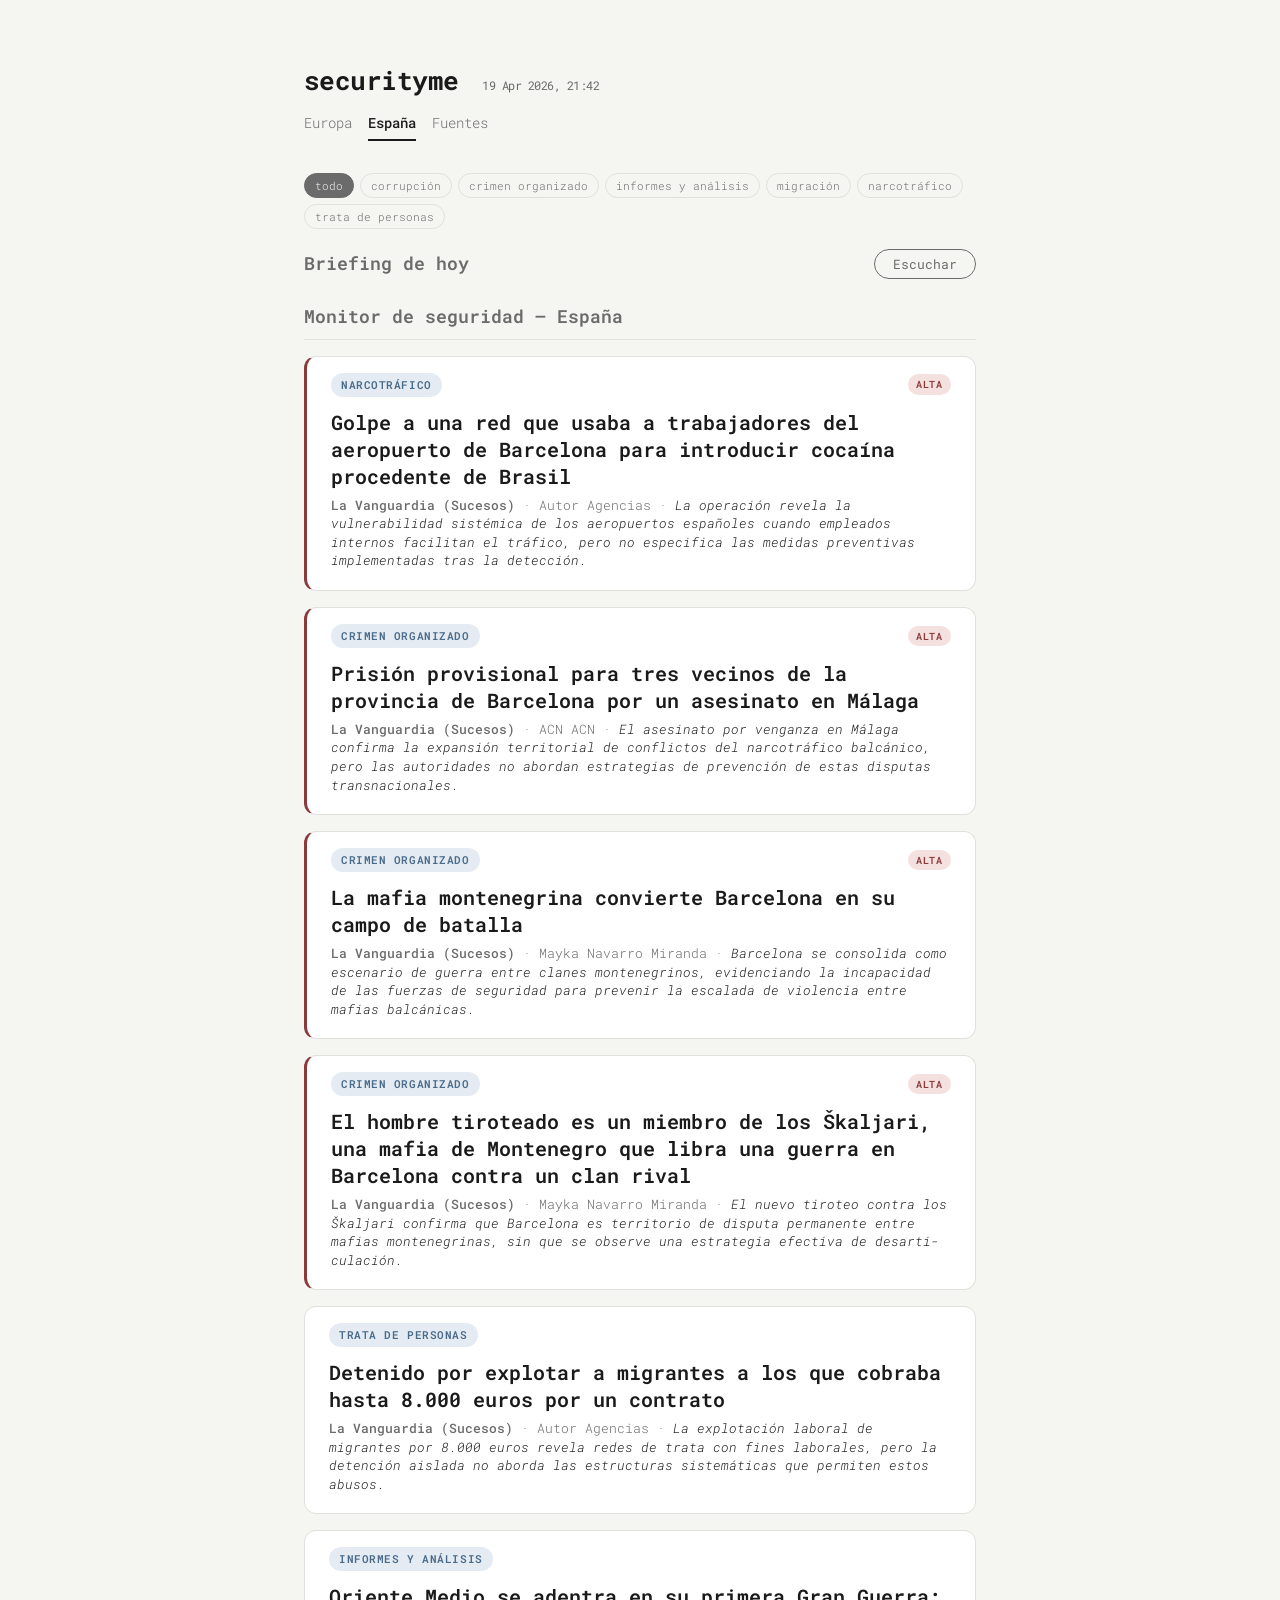
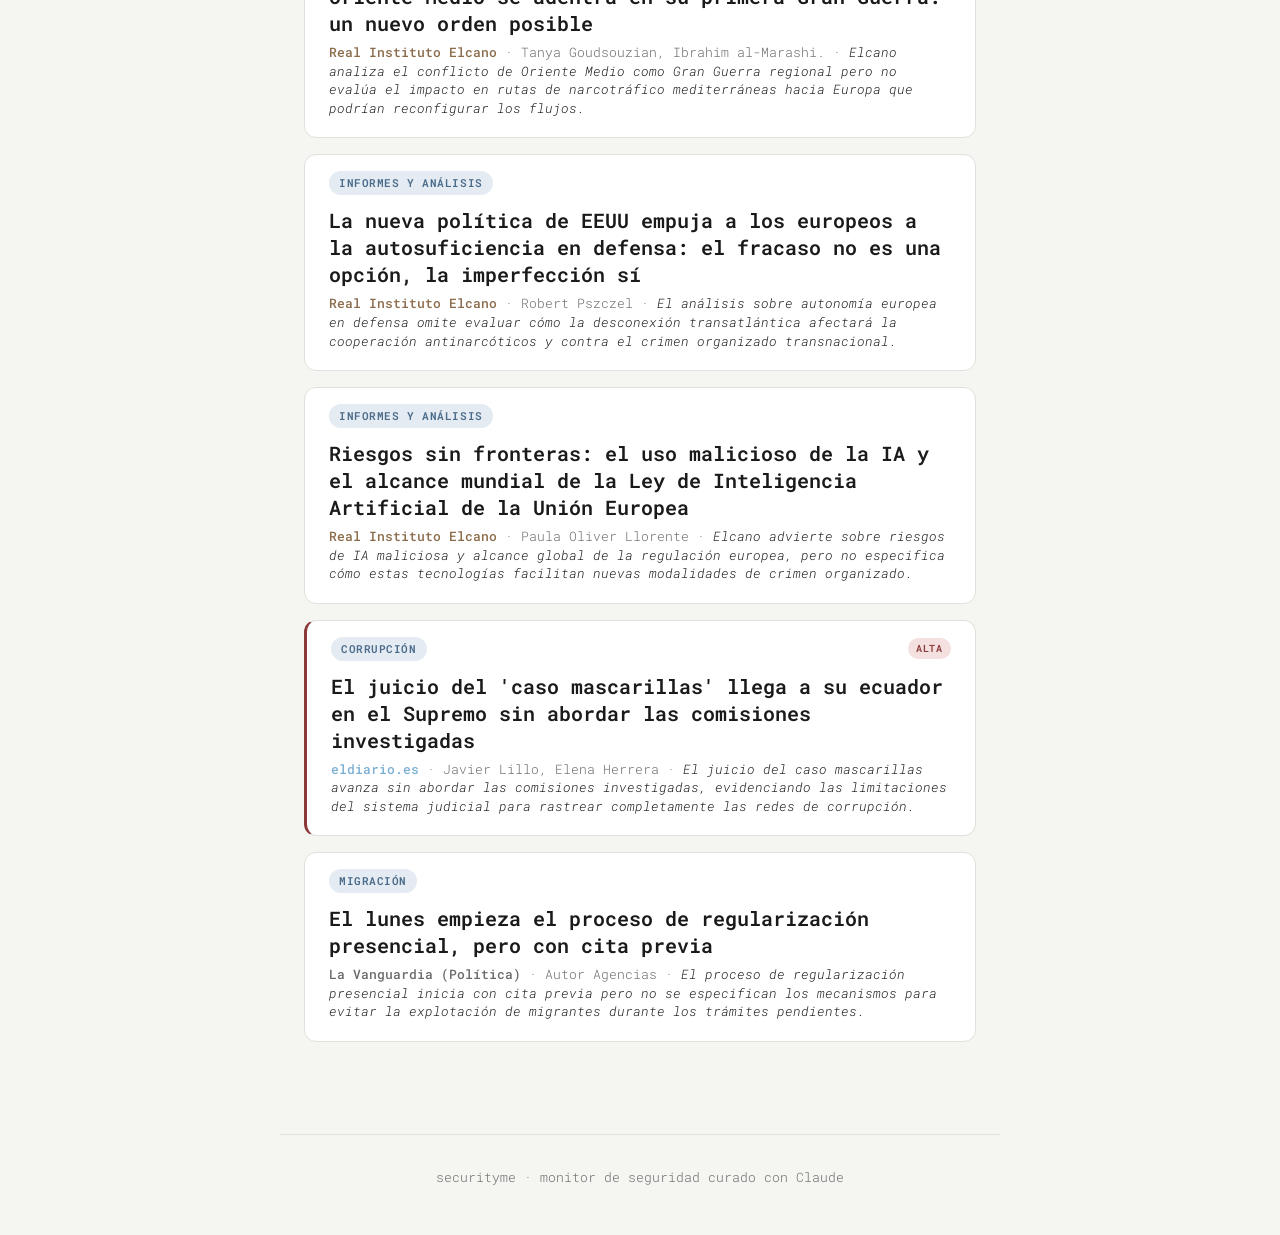
==== docs/espana.html @ 1484318d "weekly: 2026-04-19 21:43 UTC" ====
<!DOCTYPE html>
<html lang="es">
<head>
  <meta charset="UTF-8">
  <meta name="viewport" content="width=device-width, initial-scale=1.0">
  <meta name="apple-mobile-web-app-capable" content="yes">
  <meta name="apple-mobile-web-app-status-bar-style" content="black-translucent">
  <title>securityme — España</title>
  <link rel="preconnect" href="https://fonts.googleapis.com">
  <link rel="preconnect" href="https://fonts.gstatic.com" crossorigin>
  <link href="https://fonts.googleapis.com/css2?family=Roboto+Mono:ital,wght@0,300;0,400;0,500;0,600;0,700;1,400&display=swap" rel="stylesheet">
  <link rel="stylesheet" href="static/style.css">
</head>
<body>
  <header>
    <h1>securityme <span class="meta">19 Apr 2026, 21:42</span></h1>
    <nav class="page-nav">
      <a href="index.html">Europa</a>
      <a href="espana.html" class="active">España</a>
      <a href="fuentes.html">Fuentes</a>
    </nav>
  </header>

  <!-- Tag filter bar -->
  <nav class="tag-filter" id="tagFilter">
    <button class="tag-btn active" data-tag="all" onclick="filterTag('all')">todo</button>
  </nav>

  <main>
    
    <section class="audio-briefing">
      <div class="audio-header">
        <h2 class="section-title">Briefing de hoy</h2>
        <button class="btn-play" id="playBtn" onclick="toggleAudio()">Escuchar</button>
      </div>
      <audio id="briefingAudio" src="briefing.mp3" preload="none"></audio>
    </section>
    

    

    
    <section>
      <h2 class="section-title">Monitor de seguridad — España</h2>
      
      <article class="card card-compact card-high" data-tag="narcotráfico">
        <div class="card-header">
          <span class="tag">narcotráfico</span>
          <span class="relevance-badge">alta</span>
        </div>
        <h2>
          <a href="https://www.lavanguardia.com/sucesos/20260417/11515955/golpe-red-usaba-trabajadores-aeropuerto-barcelona-introducir-cocaina-procedente-brasil.html" target="_blank" rel="noopener">Golpe a una red que usaba a trabajadores del aeropuerto de Barcelona para introducir cocaína procedente de Brasil</a>
        </h2>
        <p class="source-reason">
          <span class="src-label" data-source="La Vanguardia (Sucesos)">La Vanguardia (Sucesos)</span>
           &middot; Autor Agencias
          &middot; <span class="reason">La operación revela la vulnerabilidad sistémica de los aeropuertos españoles cuando empleados internos facilitan el tráfico, pero no especifica las medidas preventivas implementadas tras la detección.</span>
        </p>
      </article>
      
      <article class="card card-compact card-high" data-tag="crimen organizado">
        <div class="card-header">
          <span class="tag">crimen organizado</span>
          <span class="relevance-badge">alta</span>
        </div>
        <h2>
          <a href="https://www.lavanguardia.com/sucesos/20260416/11514796/prision-provisional-tres-vecinos-provincia-barcelona-asesinato-malaga.html" target="_blank" rel="noopener">Prisión provisional para tres vecinos de la provincia de Barcelona por un asesinato en Málaga</a>
        </h2>
        <p class="source-reason">
          <span class="src-label" data-source="La Vanguardia (Sucesos)">La Vanguardia (Sucesos)</span>
           &middot; ACN ACN
          &middot; <span class="reason">El asesinato por venganza en Málaga confirma la expansión territorial de conflictos del narcotráfico balcánico, pero las autoridades no abordan estrategias de prevención de estas disputas transnacionales.</span>
        </p>
      </article>
      
      <article class="card card-compact card-high" data-tag="crimen organizado">
        <div class="card-header">
          <span class="tag">crimen organizado</span>
          <span class="relevance-badge">alta</span>
        </div>
        <h2>
          <a href="https://www.lavanguardia.com/sucesos/20260416/11514544/mafia-montenegrina-convierte-barcelona-campo-batalla.html" target="_blank" rel="noopener">La mafia montenegrina convierte Barcelona en su campo de batalla</a>
        </h2>
        <p class="source-reason">
          <span class="src-label" data-source="La Vanguardia (Sucesos)">La Vanguardia (Sucesos)</span>
           &middot; Mayka Navarro Miranda
          &middot; <span class="reason">Barcelona se consolida como escenario de guerra entre clanes montenegrinos, evidenciando la incapacidad de las fuerzas de seguridad para prevenir la escalada de violencia entre mafias balcánicas.</span>
        </p>
      </article>
      
      <article class="card card-compact card-high" data-tag="crimen organizado">
        <div class="card-header">
          <span class="tag">crimen organizado</span>
          <span class="relevance-badge">alta</span>
        </div>
        <h2>
          <a href="https://www.lavanguardia.com/sucesos/20260415/11514265/hombre-tiroteado-miembro-skaljari-mafia-montenegro-libra-guerra-barcelona-clan-rival.html" target="_blank" rel="noopener">El hombre tiroteado es un miembro de los Škaljari, una mafia de Montenegro que libra una guerra en Barcelona contra un clan rival</a>
        </h2>
        <p class="source-reason">
          <span class="src-label" data-source="La Vanguardia (Sucesos)">La Vanguardia (Sucesos)</span>
           &middot; Mayka Navarro Miranda
          &middot; <span class="reason">El nuevo tiroteo contra los Škaljari confirma que Barcelona es territorio de disputa permanente entre mafias montenegrinas, sin que se observe una estrategia efectiva de desarti­culación.</span>
        </p>
      </article>
      
      <article class="card card-compact" data-tag="trata de personas">
        <div class="card-header">
          <span class="tag">trata de personas</span>
          
        </div>
        <h2>
          <a href="https://www.lavanguardia.com/local/andalucia/20260415/11513916/detenido-explotar-migrantes-cobraba-8-000-euros-contrato.html" target="_blank" rel="noopener">Detenido por explotar a migrantes a los que cobraba hasta 8.000 euros por un contrato</a>
        </h2>
        <p class="source-reason">
          <span class="src-label" data-source="La Vanguardia (Sucesos)">La Vanguardia (Sucesos)</span>
           &middot; Autor Agencias
          &middot; <span class="reason">La explotación laboral de migrantes por 8.000 euros revela redes de trata con fines laborales, pero la detención aislada no aborda las estructuras sistemáticas que permiten estos abusos.</span>
        </p>
      </article>
      
      <article class="card card-compact" data-tag="informes y análisis">
        <div class="card-header">
          <span class="tag">informes y análisis</span>
          
        </div>
        <h2>
          <a href="https://www.realinstitutoelcano.org/comentarios/oriente-medio-se-adentra-en-su-primera-gran-guerra-un-nuevo-orden-posible/" target="_blank" rel="noopener">Oriente Medio se adentra en su primera Gran Guerra: un nuevo orden posible</a>
        </h2>
        <p class="source-reason">
          <span class="src-label" data-source="Real Instituto Elcano">Real Instituto Elcano</span>
           &middot; Tanya Goudsouzian, Ibrahim al-Marashi.
          &middot; <span class="reason">Elcano analiza el conflicto de Oriente Medio como Gran Guerra regional pero no evalúa el impacto en rutas de narcotráfico mediterráneas hacia Europa que podrían reconfigurar los flujos.</span>
        </p>
      </article>
      
      <article class="card card-compact" data-tag="informes y análisis">
        <div class="card-header">
          <span class="tag">informes y análisis</span>
          
        </div>
        <h2>
          <a href="https://www.realinstitutoelcano.org/analisis/la-nueva-politica-de-eeuu-empuja-a-los-europeos-a-la-autosuficiencia-en-defensa-el-fracaso-no-es-una-opcion-la-imperfeccion-si/" target="_blank" rel="noopener">La nueva política de EEUU empuja a los europeos a la autosuficiencia en defensa: el fracaso no es una opción, la imperfección sí</a>
        </h2>
        <p class="source-reason">
          <span class="src-label" data-source="Real Instituto Elcano">Real Instituto Elcano</span>
           &middot; Robert Pszczel
          &middot; <span class="reason">El análisis sobre autonomía europea en defensa omite evaluar cómo la desconexión transatlántica afectará la cooperación antinarcóticos y contra el crimen organizado transnacional.</span>
        </p>
      </article>
      
      <article class="card card-compact" data-tag="informes y análisis">
        <div class="card-header">
          <span class="tag">informes y análisis</span>
          
        </div>
        <h2>
          <a href="https://www.realinstitutoelcano.org/analisis/riesgos-sin-fronteras-el-uso-malicioso-de-la-ia-y-el-alcance-mundial-de-la-ley-de-inteligencia-artificial-de-la-union-europea/" target="_blank" rel="noopener">Riesgos sin fronteras: el uso malicioso de la IA y el alcance mundial de la Ley de Inteligencia Artificial de la Unión Europea</a>
        </h2>
        <p class="source-reason">
          <span class="src-label" data-source="Real Instituto Elcano">Real Instituto Elcano</span>
           &middot; Paula Oliver Llorente
          &middot; <span class="reason">Elcano advierte sobre riesgos de IA maliciosa y alcance global de la regulación europea, pero no especifica cómo estas tecnologías facilitan nuevas modalidades de crimen organizado.</span>
        </p>
      </article>
      
      <article class="card card-compact card-high" data-tag="corrupción">
        <div class="card-header">
          <span class="tag">corrupción</span>
          <span class="relevance-badge">alta</span>
        </div>
        <h2>
          <a href="https://www.eldiario.es/politica/juicio-caso-mascarillas-llega-ecuador-supremo-abordar-comisiones-investigadas_1_13151877.html" target="_blank" rel="noopener">El juicio del 'caso mascarillas' llega a su ecuador en el Supremo sin abordar las comisiones investigadas</a>
        </h2>
        <p class="source-reason">
          <span class="src-label" data-source="eldiario.es">eldiario.es</span>
           &middot; Javier Lillo, Elena Herrera
          &middot; <span class="reason">El juicio del caso mascarillas avanza sin abordar las comisiones investigadas, evidenciando las limitaciones del sistema judicial para rastrear completamente las redes de corrupción.</span>
        </p>
      </article>
      
      <article class="card card-compact" data-tag="migración">
        <div class="card-header">
          <span class="tag">migración</span>
          
        </div>
        <h2>
          <a href="https://www.lavanguardia.com/politica/20260419/11517400/lunes-empieza-proceso-regularizacion-presencial-cita-previa.html" target="_blank" rel="noopener">El lunes empieza el proceso de regularización presencial, pero con cita previa</a>
        </h2>
        <p class="source-reason">
          <span class="src-label" data-source="La Vanguardia (Política)">La Vanguardia (Política)</span>
           &middot; Autor Agencias
          &middot; <span class="reason">El proceso de regularización presencial inicia con cita previa pero no se especifican los mecanismos para evitar la explotación de migrantes durante los trámites pendientes.</span>
        </p>
      </article>
      
    </section>
    
  </main>

  <footer>
    <p>securityme &middot; monitor de seguridad curado con Claude</p>
  </footer>

  <script>
  // Build tag filter from actual tags on page
  (function() {
    const tags = new Set();
    document.querySelectorAll('.card[data-tag]').forEach(c => tags.add(c.dataset.tag));
    const bar = document.getElementById('tagFilter');
    [...tags].sort().forEach(tag => {
      const btn = document.createElement('button');
      btn.className = 'tag-btn';
      btn.dataset.tag = tag;
      btn.textContent = tag;
      btn.onclick = () => filterTag(tag);
      bar.appendChild(btn);
    });
  })();

  function filterTag(tag) {
    document.querySelectorAll('.tag-btn').forEach(b => b.classList.toggle('active', b.dataset.tag === tag));
    document.querySelectorAll('.card[data-tag]').forEach(card => {
      card.style.display = (tag === 'all' || card.dataset.tag === tag) ? '' : 'none';
    });
  }

  function toggleAudio() {
    const audio = document.getElementById('briefingAudio');
    const btn = document.getElementById('playBtn');
    if (!audio) return;
    if (audio.paused) {
      audio.play();
      btn.textContent = 'Pausar';
    } else {
      audio.pause();
      btn.textContent = 'Escuchar';
    }
    audio.onended = () => { btn.textContent = 'Escuchar'; };
  }
  </script>
</body>
</html>
---- docs/static/style.css ----
/* securityme — security monitor UI */

:root {
  --bg: #F5F5F2;
  --surface: #FFFFFF;
  --text: #1A1A1A;
  --text-secondary: #6B6B6B;
  --accent: #4A6B8A;
  --accent-light: #E4EBF2;
  --border: #E0E0DC;
  --radius: 12px;
  --max-width: 720px;

  --high-color: #8B3A3A;
  --high-bg: #F5E0E0;
}

@media (prefers-color-scheme: dark) {
  :root {
    --bg: #1A1A1A;
    --surface: #242424;
    --text: #E8E8E4;
    --text-secondary: #9B9B9B;
    --accent: #7BA8D4;
    --accent-light: #2A3A4A;
    --border: #333333;

    --high-color: #D47B7B;
    --high-bg: #3A2020;
  }
}

* {
  margin: 0;
  padding: 0;
  box-sizing: border-box;
}

body {
  font-family: "Roboto Mono", monospace;
  font-weight: 300;
  background: var(--bg);
  color: var(--text);
  line-height: 1.6;
  -webkit-font-smoothing: antialiased;
  -webkit-text-size-adjust: 100%;
}

header {
  max-width: var(--max-width);
  margin: 0 auto;
  padding: 60px 24px 32px;
}

header h1 {
  font-size: 1.6rem;
  font-weight: 700;
  letter-spacing: -0.02em;
  color: var(--text);
}

header .meta {
  font-size: 0.75rem;
  font-weight: 400;
  color: var(--text-secondary);
  margin-left: 8px;
}

.page-nav {
  display: flex;
  gap: 16px;
  margin-top: 12px;
}

.page-nav a {
  font-size: 0.85rem;
  font-weight: 300;
  color: var(--text-secondary);
  text-decoration: none;
  padding-bottom: 4px;
  border-bottom: 2px solid transparent;
  transition: all 0.15s ease;
}

.page-nav a.active {
  color: var(--text);
  border-bottom-color: var(--text);
  font-weight: 500;
}

.page-nav a:hover {
  color: var(--text);
}

/* Tag filter bar */

.tag-filter {
  max-width: var(--max-width);
  margin: 0 auto;
  padding: 0 24px 20px;
  display: flex;
  flex-wrap: wrap;
  gap: 6px;
  overflow-x: auto;
  -webkit-overflow-scrolling: touch;
}

.tag-btn {
  font-family: "Roboto Mono", monospace;
  font-size: 0.7rem;
  font-weight: 300;
  padding: 4px 10px;
  border-radius: 20px;
  border: 1px solid var(--border);
  background: transparent;
  color: var(--text-secondary);
  cursor: pointer;
  white-space: nowrap;
  transition: all 0.15s ease;
  -webkit-tap-highlight-color: transparent;
}

.tag-btn.active {
  background: var(--text-secondary);
  color: var(--bg);
  border-color: var(--text-secondary);
}

.tag-btn:not(.active):hover {
  border-color: var(--text-secondary);
}

main {
  max-width: var(--max-width);
  margin: 0 auto;
  padding: 0 24px 60px;
}

.empty {
  text-align: center;
  padding: 80px 0;
  color: var(--text-secondary);
}

.empty code {
  display: inline-block;
  margin-top: 12px;
  padding: 8px 16px;
  background: var(--surface);
  border: 1px solid var(--border);
  border-radius: 6px;
  font-size: 0.9rem;
}

/* Section titles */

.section-title {
  font-family: "Roboto Mono", monospace;
  font-size: 1.1rem;
  font-weight: 600;
  color: var(--text-secondary);
  margin-bottom: 16px;
  padding-bottom: 8px;
  border-bottom: 1px solid var(--border);
}

/* Audio briefing */

.audio-briefing {
  margin-bottom: 24px;
}

.audio-header {
  display: flex;
  align-items: center;
  justify-content: space-between;
}

.audio-header .section-title {
  margin-bottom: 0;
  padding-bottom: 0;
  border-bottom: none;
}

.btn-play {
  padding: 6px 18px;
  border-radius: 20px;
  border: 1px solid var(--text-secondary);
  background: transparent;
  color: var(--text-secondary);
  font-family: "Roboto Mono", monospace;
  font-size: 0.8rem;
  font-weight: 400;
  cursor: pointer;
  transition: all 0.15s ease;
  -webkit-tap-highlight-color: transparent;
}

.btn-play:hover {
  border-color: var(--text);
  color: var(--text);
}

/* Article cards */

.card {
  background: var(--surface);
  border: 1px solid var(--border);
  border-radius: var(--radius);
  padding: 24px;
  margin-bottom: 16px;
  transition: box-shadow 0.2s ease;
}

.card:hover {
  box-shadow: 0 2px 12px rgba(0, 0, 0, 0.06);
}

.card-compact {
  padding: 16px 24px;
}

.card-compact h2 {
  font-size: 1.05rem;
  margin-bottom: 4px;
}

/* High relevance card */

.card-high {
  border-left: 3px solid var(--high-color);
}

.card-header {
  display: flex;
  justify-content: space-between;
  align-items: center;
  margin-bottom: 12px;
}

.tag {
  font-size: 0.7rem;
  font-weight: 600;
  text-transform: uppercase;
  letter-spacing: 0.05em;
  color: var(--accent);
  background: var(--accent-light);
  padding: 3px 10px;
  border-radius: 20px;
}

.relevance-badge {
  font-size: 0.65rem;
  font-weight: 600;
  text-transform: uppercase;
  letter-spacing: 0.08em;
  color: var(--high-color);
  background: var(--high-bg);
  padding: 2px 8px;
  border-radius: 20px;
}

.card h2 {
  font-family: "Roboto Mono", monospace;
  font-size: 1.25rem;
  font-weight: 600;
  line-height: 1.35;
  margin-bottom: 6px;
}

.card h2 a {
  color: var(--text);
  text-decoration: none;
}

.card h2 a:hover {
  text-decoration: underline;
  text-decoration-thickness: 1px;
  text-underline-offset: 2px;
}

.source-reason {
  font-size: 0.8rem;
  color: var(--text-secondary);
  line-height: 1.45;
  margin-bottom: 4px;
}

.source-reason .reason {
  font-style: italic;
  color: var(--text);
}

/* Source label colors */

.src-label {
  font-weight: 500;
}

.src-label[data-source="GI-TOC"] { color: #5B8DBE; }
.src-label[data-source="OCCRP"] { color: #C47B78; }
.src-label[data-source="InSight Crime"] { color: #C4782A; }
.src-label[data-source="Europol"] { color: #2D5F8A; }
.src-label[data-source="EMCDDA/EUDA"] { color: #4A8B6E; }
.src-label[data-source="RUSI"] { color: #8B6B4A; }
.src-label[data-source="Chatham House"] { color: #6B5B8A; }
.src-label[data-source="Carnegie Europe"] { color: #8B5B5B; }
.src-label[data-source="ECFR"] { color: #5B8B6B; }
.src-label[data-source="Crisis Group"] { color: #C47B78; }
.src-label[data-source="SIPRI"] { color: #7B8B5B; }
.src-label[data-source="EUISS"] { color: #2D5F8A; }
.src-label[data-source="Real Instituto Elcano"] { color: #8B6B4A; }
.src-label[data-source="CIDOB"] { color: #5B7B8B; }
.src-label[data-source="IEEE"] { color: #4A6B5B; }
.src-label[data-source*="El País"] { color: #888888; }
.src-label[data-source="El Mundo"] { color: #1A9CA0; }
.src-label[data-source="El Confidencial"] { color: #5B8DBE; }
.src-label[data-source="eldiario.es"] { color: #7BAFD4; }

@media (prefers-color-scheme: dark) {
  .src-label[data-source="GI-TOC"] { color: #7CB0E0; }
  .src-label[data-source="OCCRP"] { color: #D4918E; }
  .src-label[data-source="InSight Crime"] { color: #E8A84C; }
  .src-label[data-source="Europol"] { color: #5B9BD5; }
  .src-label[data-source="EMCDDA/EUDA"] { color: #6BC49E; }
  .src-label[data-source="RUSI"] { color: #C4A06B; }
  .src-label[data-source="Chatham House"] { color: #9B8BC4; }
  .src-label[data-source="Carnegie Europe"] { color: #C48B8B; }
  .src-label[data-source="ECFR"] { color: #8BC4A0; }
  .src-label[data-source="Crisis Group"] { color: #D4918E; }
  .src-label[data-source="SIPRI"] { color: #A0C48B; }
  .src-label[data-source="EUISS"] { color: #5B9BD5; }
  .src-label[data-source="Real Instituto Elcano"] { color: #C4A06B; }
  .src-label[data-source="CIDOB"] { color: #8BB0C4; }
  .src-label[data-source="IEEE"] { color: #6BA08B; }
  .src-label[data-source*="El País"] { color: #AAAAAA; }
  .src-label[data-source="El Mundo"] { color: #2CC4C8; }
  .src-label[data-source="El Confidencial"] { color: #7CB0E0; }
  .src-label[data-source="eldiario.es"] { color: #94C8E8; }
}

/* Fuentes page */

.fuentes-intro {
  font-size: 0.85rem;
  color: var(--text-secondary);
  margin-bottom: 32px;
  line-height: 1.6;
}

.fuente-row {
  display: flex;
  justify-content: space-between;
  align-items: baseline;
  padding: 10px 0;
  border-bottom: 1px solid var(--border);
  gap: 16px;
}

.fuente-row:last-child {
  border-bottom: none;
}

.fuente-name {
  font-size: 0.85rem;
  font-weight: 500;
  color: var(--text);
  white-space: nowrap;
}

.fuente-desc {
  font-size: 0.75rem;
  color: var(--text-secondary);
  text-align: right;
}

.fuentes-missing-intro {
  font-size: 0.8rem;
  color: var(--text-secondary);
  margin-bottom: 12px;
}

.fuentes-missing {
  font-size: 0.8rem;
  color: var(--text-secondary);
  line-height: 1.8;
  padding: 16px;
  background: var(--surface);
  border: 1px solid var(--border);
  border-radius: var(--radius);
}

section {
  margin-bottom: 32px;
}

/* Footer */

footer {
  max-width: var(--max-width);
  margin: 0 auto;
  padding: 32px 24px 48px;
  text-align: center;
  font-size: 0.8rem;
  color: var(--text-secondary);
  border-top: 1px solid var(--border);
}

/* iPad-specific tweaks */

@media (min-width: 768px) and (max-width: 1024px) {
  header {
    padding-top: 48px;
  }

  .card {
    padding: 28px;
  }
}

/* Small phones */

@media (max-width: 480px) {
  header h1 {
    font-size: 1.6rem;
  }

  .card h2 {
    font-size: 1.1rem;
  }

  .card {
    padding: 20px;
    border-radius: 8px;
  }
}

/* Safe area for notched devices */

@supports (padding: env(safe-area-inset-top)) {
  header {
    padding-top: calc(60px + env(safe-area-inset-top));
  }

  footer {
    padding-bottom: calc(48px + env(safe-area-inset-bottom));
  }
}
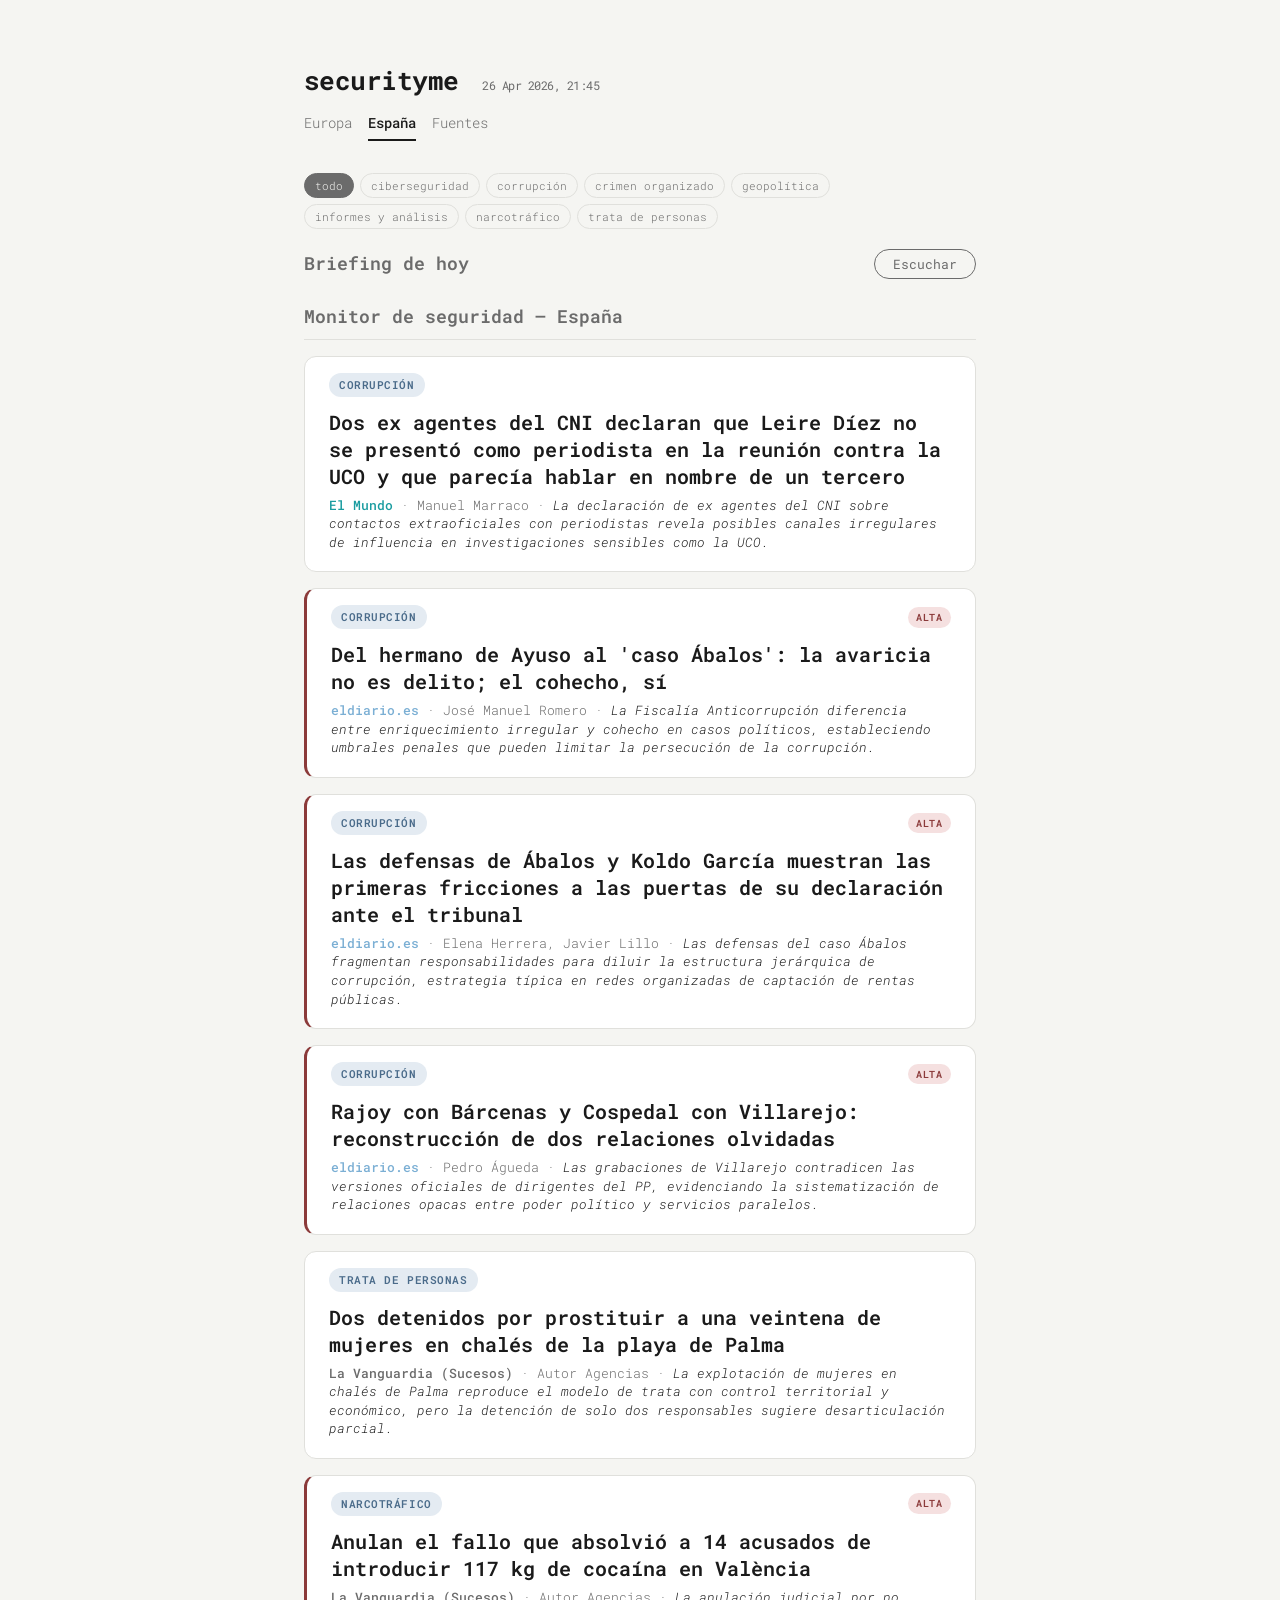
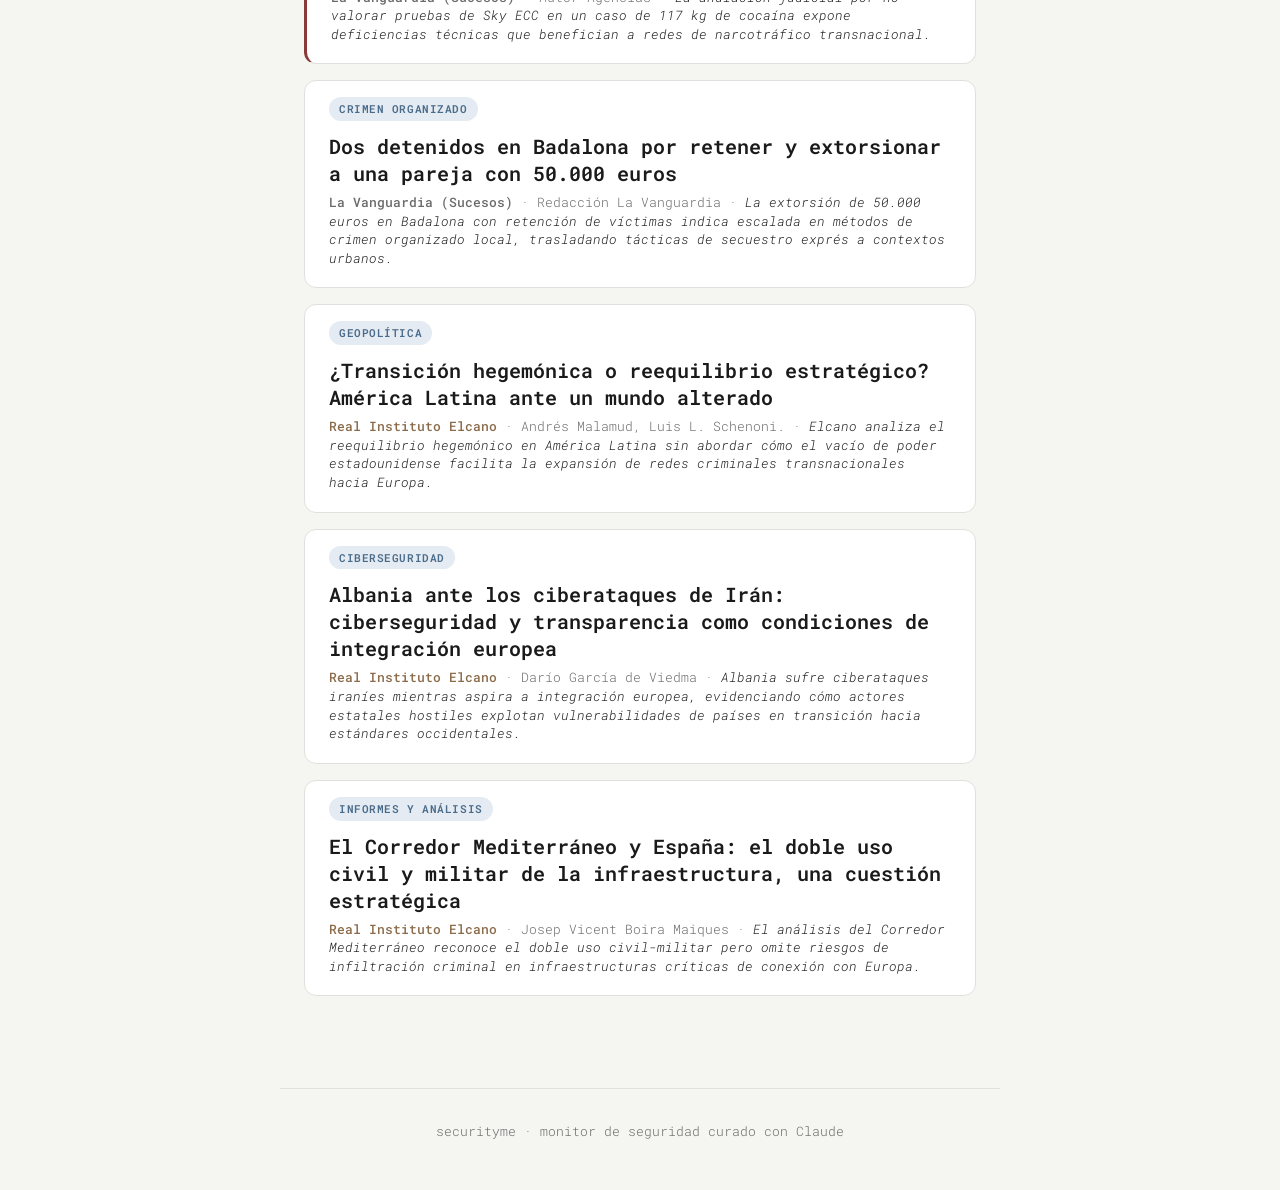
==== commit 47b91355: "weekly: 2026-04-26 21:46 UTC" ====
--- a/docs/espana.html
+++ b/docs/espana.html
@@ -13,7 +13,7 @@
 </head>
 <body>
   <header>
-    <h1>securityme <span class="meta">19 Apr 2026, 21:42</span></h1>
+    <h1>securityme <span class="meta">26 Apr 2026, 21:45</span></h1>
     <nav class="page-nav">
       <a href="index.html">Europa</a>
       <a href="espana.html" class="active">España</a>
@@ -43,78 +43,138 @@
     <section>
       <h2 class="section-title">Monitor de seguridad — España</h2>
       
-      <article class="card card-compact card-high" data-tag="narcotráfico">
-        <div class="card-header">
-          <span class="tag">narcotráfico</span>
-          <span class="relevance-badge">alta</span>
-        </div>
-        <h2>
-          <a href="https://www.lavanguardia.com/sucesos/20260417/11515955/golpe-red-usaba-trabajadores-aeropuerto-barcelona-introducir-cocaina-procedente-brasil.html" target="_blank" rel="noopener">Golpe a una red que usaba a trabajadores del aeropuerto de Barcelona para introducir cocaína procedente de Brasil</a>
+      <article class="card card-compact" data-tag="corrupción">
+        <div class="card-header">
+          <span class="tag">corrupción</span>
+          
+        </div>
+        <h2>
+          <a href="https://www.elmundo.es/espana/2026/04/24/69eb6daffc6c8313448b45a6.html" target="_blank" rel="noopener">Dos ex agentes del CNI declaran que Leire Díez no se presentó como periodista en la reunión contra la UCO y que parecía hablar en nombre de un tercero</a>
+        </h2>
+        <p class="source-reason">
+          <span class="src-label" data-source="El Mundo">El Mundo</span>
+           &middot; Manuel Marraco
+          &middot; <span class="reason">La declaración de ex agentes del CNI sobre contactos extraoficiales con periodistas revela posibles canales irregulares de influencia en investigaciones sensibles como la UCO.</span>
+        </p>
+      </article>
+      
+      <article class="card card-compact card-high" data-tag="corrupción">
+        <div class="card-header">
+          <span class="tag">corrupción</span>
+          <span class="relevance-badge">alta</span>
+        </div>
+        <h2>
+          <a href="https://www.eldiario.es/politica/hermano-ayuso-caso-abalos-avaricia-no-delito-cohecho-si_129_13157865.html" target="_blank" rel="noopener">Del hermano de Ayuso al 'caso Ábalos': la avaricia no es delito; el cohecho, sí</a>
+        </h2>
+        <p class="source-reason">
+          <span class="src-label" data-source="eldiario.es">eldiario.es</span>
+           &middot; José Manuel Romero
+          &middot; <span class="reason">La Fiscalía Anticorrupción diferencia entre enriquecimiento irregular y cohecho en casos políticos, estableciendo umbrales penales que pueden limitar la persecución de la corrupción.</span>
+        </p>
+      </article>
+      
+      <article class="card card-compact card-high" data-tag="corrupción">
+        <div class="card-header">
+          <span class="tag">corrupción</span>
+          <span class="relevance-badge">alta</span>
+        </div>
+        <h2>
+          <a href="https://www.eldiario.es/politica/defensas-abalos-koldo-garcia-muestran-primeras-fricciones-puertas-declaracion-tribunal_1_13170918.html" target="_blank" rel="noopener">Las defensas de Ábalos y Koldo García muestran las primeras fricciones a las puertas de su declaración ante el tribunal</a>
+        </h2>
+        <p class="source-reason">
+          <span class="src-label" data-source="eldiario.es">eldiario.es</span>
+           &middot; Elena Herrera, Javier Lillo
+          &middot; <span class="reason">Las defensas del caso Ábalos fragmentan responsabilidades para diluir la estructura jerárquica de corrupción, estrategia típica en redes organizadas de captación de rentas públicas.</span>
+        </p>
+      </article>
+      
+      <article class="card card-compact card-high" data-tag="corrupción">
+        <div class="card-header">
+          <span class="tag">corrupción</span>
+          <span class="relevance-badge">alta</span>
+        </div>
+        <h2>
+          <a href="https://www.eldiario.es/politica/rajoy-barcenas-cospedal-villarejo-reconstruccion-relaciones-olvidadas_1_13169379.html" target="_blank" rel="noopener">Rajoy con Bárcenas y Cospedal con Villarejo: reconstrucción de dos relaciones olvidadas</a>
+        </h2>
+        <p class="source-reason">
+          <span class="src-label" data-source="eldiario.es">eldiario.es</span>
+           &middot; Pedro Águeda
+          &middot; <span class="reason">Las grabaciones de Villarejo contradicen las versiones oficiales de dirigentes del PP, evidenciando la sistematización de relaciones opacas entre poder político y servicios paralelos.</span>
+        </p>
+      </article>
+      
+      <article class="card card-compact" data-tag="trata de personas">
+        <div class="card-header">
+          <span class="tag">trata de personas</span>
+          
+        </div>
+        <h2>
+          <a href="https://www.lavanguardia.com/sucesos/20260426/11523135/dos-detenidos-prostituir-veintena-mujeres-chales-playa-palma.html" target="_blank" rel="noopener">Dos detenidos por prostituir a una veintena de mujeres en chalés de la playa de Palma</a>
         </h2>
         <p class="source-reason">
           <span class="src-label" data-source="La Vanguardia (Sucesos)">La Vanguardia (Sucesos)</span>
            &middot; Autor Agencias
-          &middot; <span class="reason">La operación revela la vulnerabilidad sistémica de los aeropuertos españoles cuando empleados internos facilitan el tráfico, pero no especifica las medidas preventivas implementadas tras la detección.</span>
-        </p>
-      </article>
-      
-      <article class="card card-compact card-high" data-tag="crimen organizado">
-        <div class="card-header">
-          <span class="tag">crimen organizado</span>
-          <span class="relevance-badge">alta</span>
-        </div>
-        <h2>
-          <a href="https://www.lavanguardia.com/sucesos/20260416/11514796/prision-provisional-tres-vecinos-provincia-barcelona-asesinato-malaga.html" target="_blank" rel="noopener">Prisión provisional para tres vecinos de la provincia de Barcelona por un asesinato en Málaga</a>
-        </h2>
-        <p class="source-reason">
-          <span class="src-label" data-source="La Vanguardia (Sucesos)">La Vanguardia (Sucesos)</span>
-           &middot; ACN ACN
-          &middot; <span class="reason">El asesinato por venganza en Málaga confirma la expansión territorial de conflictos del narcotráfico balcánico, pero las autoridades no abordan estrategias de prevención de estas disputas transnacionales.</span>
-        </p>
-      </article>
-      
-      <article class="card card-compact card-high" data-tag="crimen organizado">
-        <div class="card-header">
-          <span class="tag">crimen organizado</span>
-          <span class="relevance-badge">alta</span>
-        </div>
-        <h2>
-          <a href="https://www.lavanguardia.com/sucesos/20260416/11514544/mafia-montenegrina-convierte-barcelona-campo-batalla.html" target="_blank" rel="noopener">La mafia montenegrina convierte Barcelona en su campo de batalla</a>
-        </h2>
-        <p class="source-reason">
-          <span class="src-label" data-source="La Vanguardia (Sucesos)">La Vanguardia (Sucesos)</span>
-           &middot; Mayka Navarro Miranda
-          &middot; <span class="reason">Barcelona se consolida como escenario de guerra entre clanes montenegrinos, evidenciando la incapacidad de las fuerzas de seguridad para prevenir la escalada de violencia entre mafias balcánicas.</span>
-        </p>
-      </article>
-      
-      <article class="card card-compact card-high" data-tag="crimen organizado">
-        <div class="card-header">
-          <span class="tag">crimen organizado</span>
-          <span class="relevance-badge">alta</span>
-        </div>
-        <h2>
-          <a href="https://www.lavanguardia.com/sucesos/20260415/11514265/hombre-tiroteado-miembro-skaljari-mafia-montenegro-libra-guerra-barcelona-clan-rival.html" target="_blank" rel="noopener">El hombre tiroteado es un miembro de los Škaljari, una mafia de Montenegro que libra una guerra en Barcelona contra un clan rival</a>
-        </h2>
-        <p class="source-reason">
-          <span class="src-label" data-source="La Vanguardia (Sucesos)">La Vanguardia (Sucesos)</span>
-           &middot; Mayka Navarro Miranda
-          &middot; <span class="reason">El nuevo tiroteo contra los Škaljari confirma que Barcelona es territorio de disputa permanente entre mafias montenegrinas, sin que se observe una estrategia efectiva de desarti­culación.</span>
-        </p>
-      </article>
-      
-      <article class="card card-compact" data-tag="trata de personas">
-        <div class="card-header">
-          <span class="tag">trata de personas</span>
-          
-        </div>
-        <h2>
-          <a href="https://www.lavanguardia.com/local/andalucia/20260415/11513916/detenido-explotar-migrantes-cobraba-8-000-euros-contrato.html" target="_blank" rel="noopener">Detenido por explotar a migrantes a los que cobraba hasta 8.000 euros por un contrato</a>
+          &middot; <span class="reason">La explotación de mujeres en chalés de Palma reproduce el modelo de trata con control territorial y económico, pero la detención de solo dos responsables sugiere desarticulación parcial.</span>
+        </p>
+      </article>
+      
+      <article class="card card-compact card-high" data-tag="narcotráfico">
+        <div class="card-header">
+          <span class="tag">narcotráfico</span>
+          <span class="relevance-badge">alta</span>
+        </div>
+        <h2>
+          <a href="https://www.lavanguardia.com/local/valencia/20260423/11521220/anulan-fallo-absolvio-14-acusados-introducir-117-kg-cocaina-valencia.html" target="_blank" rel="noopener">Anulan el fallo que absolvió a 14 acusados de introducir 117 kg de cocaína en València</a>
         </h2>
         <p class="source-reason">
           <span class="src-label" data-source="La Vanguardia (Sucesos)">La Vanguardia (Sucesos)</span>
            &middot; Autor Agencias
-          &middot; <span class="reason">La explotación laboral de migrantes por 8.000 euros revela redes de trata con fines laborales, pero la detención aislada no aborda las estructuras sistemáticas que permiten estos abusos.</span>
+          &middot; <span class="reason">La anulación judicial por no valorar pruebas de Sky ECC en un caso de 117 kg de cocaína expone deficiencias técnicas que benefician a redes de narcotráfico transnacional.</span>
+        </p>
+      </article>
+      
+      <article class="card card-compact" data-tag="crimen organizado">
+        <div class="card-header">
+          <span class="tag">crimen organizado</span>
+          
+        </div>
+        <h2>
+          <a href="https://www.lavanguardia.com/local/barcelones-nord/20260421/11519245/dos-detenidos-badalona-retener-extorsionar-pareja-50-000-euros.html" target="_blank" rel="noopener">Dos detenidos en Badalona por retener y extorsionar a una pareja con 50.000 euros</a>
+        </h2>
+        <p class="source-reason">
+          <span class="src-label" data-source="La Vanguardia (Sucesos)">La Vanguardia (Sucesos)</span>
+           &middot; Redacción La Vanguardia
+          &middot; <span class="reason">La extorsión de 50.000 euros en Badalona con retención de víctimas indica escalada en métodos de crimen organizado local, trasladando tácticas de secuestro exprés a contextos urbanos.</span>
+        </p>
+      </article>
+      
+      <article class="card card-compact" data-tag="geopolítica">
+        <div class="card-header">
+          <span class="tag">geopolítica</span>
+          
+        </div>
+        <h2>
+          <a href="https://www.realinstitutoelcano.org/analisis/transicion-hegemonica-o-reequilibrio-estrategico-america-latina-ante-un-mundo-alterado/" target="_blank" rel="noopener">¿Transición hegemónica o reequilibrio estratégico? América Latina ante un mundo alterado</a>
+        </h2>
+        <p class="source-reason">
+          <span class="src-label" data-source="Real Instituto Elcano">Real Instituto Elcano</span>
+           &middot; Andrés Malamud, Luis L. Schenoni.
+          &middot; <span class="reason">Elcano analiza el reequilibrio hegemónico en América Latina sin abordar cómo el vacío de poder estadounidense facilita la expansión de redes criminales transnacionales hacia Europa.</span>
+        </p>
+      </article>
+      
+      <article class="card card-compact" data-tag="ciberseguridad">
+        <div class="card-header">
+          <span class="tag">ciberseguridad</span>
+          
+        </div>
+        <h2>
+          <a href="https://www.realinstitutoelcano.org/comentarios/albania-ante-los-ciberataques-de-iran-ciberseguridad-y-transparencia-como-condiciones-de-integracion-europea/" target="_blank" rel="noopener">Albania ante los ciberataques de Irán: ciberseguridad y transparencia como condiciones de integración europea</a>
+        </h2>
+        <p class="source-reason">
+          <span class="src-label" data-source="Real Instituto Elcano">Real Instituto Elcano</span>
+           &middot; Darío García de Viedma
+          &middot; <span class="reason">Albania sufre ciberataques iraníes mientras aspira a integración europea, evidenciando cómo actores estatales hostiles explotan vulnerabilidades de países en transición hacia estándares occidentales.</span>
         </p>
       </article>
       
@@ -124,72 +184,12 @@
           
         </div>
         <h2>
-          <a href="https://www.realinstitutoelcano.org/comentarios/oriente-medio-se-adentra-en-su-primera-gran-guerra-un-nuevo-orden-posible/" target="_blank" rel="noopener">Oriente Medio se adentra en su primera Gran Guerra: un nuevo orden posible</a>
+          <a href="https://www.realinstitutoelcano.org/analisis/el-corredor-mediterraneo-y-espana-el-doble-uso-civil-y-militar-de-la-infraestructura-una-cuestion-estrategica/" target="_blank" rel="noopener">El Corredor Mediterráneo y España: el doble uso civil y militar de la infraestructura, una cuestión estratégica</a>
         </h2>
         <p class="source-reason">
           <span class="src-label" data-source="Real Instituto Elcano">Real Instituto Elcano</span>
-           &middot; Tanya Goudsouzian, Ibrahim al-Marashi.
-          &middot; <span class="reason">Elcano analiza el conflicto de Oriente Medio como Gran Guerra regional pero no evalúa el impacto en rutas de narcotráfico mediterráneas hacia Europa que podrían reconfigurar los flujos.</span>
-        </p>
-      </article>
-      
-      <article class="card card-compact" data-tag="informes y análisis">
-        <div class="card-header">
-          <span class="tag">informes y análisis</span>
-          
-        </div>
-        <h2>
-          <a href="https://www.realinstitutoelcano.org/analisis/la-nueva-politica-de-eeuu-empuja-a-los-europeos-a-la-autosuficiencia-en-defensa-el-fracaso-no-es-una-opcion-la-imperfeccion-si/" target="_blank" rel="noopener">La nueva política de EEUU empuja a los europeos a la autosuficiencia en defensa: el fracaso no es una opción, la imperfección sí</a>
-        </h2>
-        <p class="source-reason">
-          <span class="src-label" data-source="Real Instituto Elcano">Real Instituto Elcano</span>
-           &middot; Robert Pszczel
-          &middot; <span class="reason">El análisis sobre autonomía europea en defensa omite evaluar cómo la desconexión transatlántica afectará la cooperación antinarcóticos y contra el crimen organizado transnacional.</span>
-        </p>
-      </article>
-      
-      <article class="card card-compact" data-tag="informes y análisis">
-        <div class="card-header">
-          <span class="tag">informes y análisis</span>
-          
-        </div>
-        <h2>
-          <a href="https://www.realinstitutoelcano.org/analisis/riesgos-sin-fronteras-el-uso-malicioso-de-la-ia-y-el-alcance-mundial-de-la-ley-de-inteligencia-artificial-de-la-union-europea/" target="_blank" rel="noopener">Riesgos sin fronteras: el uso malicioso de la IA y el alcance mundial de la Ley de Inteligencia Artificial de la Unión Europea</a>
-        </h2>
-        <p class="source-reason">
-          <span class="src-label" data-source="Real Instituto Elcano">Real Instituto Elcano</span>
-           &middot; Paula Oliver Llorente
-          &middot; <span class="reason">Elcano advierte sobre riesgos de IA maliciosa y alcance global de la regulación europea, pero no especifica cómo estas tecnologías facilitan nuevas modalidades de crimen organizado.</span>
-        </p>
-      </article>
-      
-      <article class="card card-compact card-high" data-tag="corrupción">
-        <div class="card-header">
-          <span class="tag">corrupción</span>
-          <span class="relevance-badge">alta</span>
-        </div>
-        <h2>
-          <a href="https://www.eldiario.es/politica/juicio-caso-mascarillas-llega-ecuador-supremo-abordar-comisiones-investigadas_1_13151877.html" target="_blank" rel="noopener">El juicio del 'caso mascarillas' llega a su ecuador en el Supremo sin abordar las comisiones investigadas</a>
-        </h2>
-        <p class="source-reason">
-          <span class="src-label" data-source="eldiario.es">eldiario.es</span>
-           &middot; Javier Lillo, Elena Herrera
-          &middot; <span class="reason">El juicio del caso mascarillas avanza sin abordar las comisiones investigadas, evidenciando las limitaciones del sistema judicial para rastrear completamente las redes de corrupción.</span>
-        </p>
-      </article>
-      
-      <article class="card card-compact" data-tag="migración">
-        <div class="card-header">
-          <span class="tag">migración</span>
-          
-        </div>
-        <h2>
-          <a href="https://www.lavanguardia.com/politica/20260419/11517400/lunes-empieza-proceso-regularizacion-presencial-cita-previa.html" target="_blank" rel="noopener">El lunes empieza el proceso de regularización presencial, pero con cita previa</a>
-        </h2>
-        <p class="source-reason">
-          <span class="src-label" data-source="La Vanguardia (Política)">La Vanguardia (Política)</span>
-           &middot; Autor Agencias
-          &middot; <span class="reason">El proceso de regularización presencial inicia con cita previa pero no se especifican los mecanismos para evitar la explotación de migrantes durante los trámites pendientes.</span>
+           &middot; Josep Vicent Boira Maiques
+          &middot; <span class="reason">El análisis del Corredor Mediterráneo reconoce el doble uso civil-militar pero omite riesgos de infiltración criminal en infraestructuras críticas de conexión con Europa.</span>
         </p>
       </article>
       
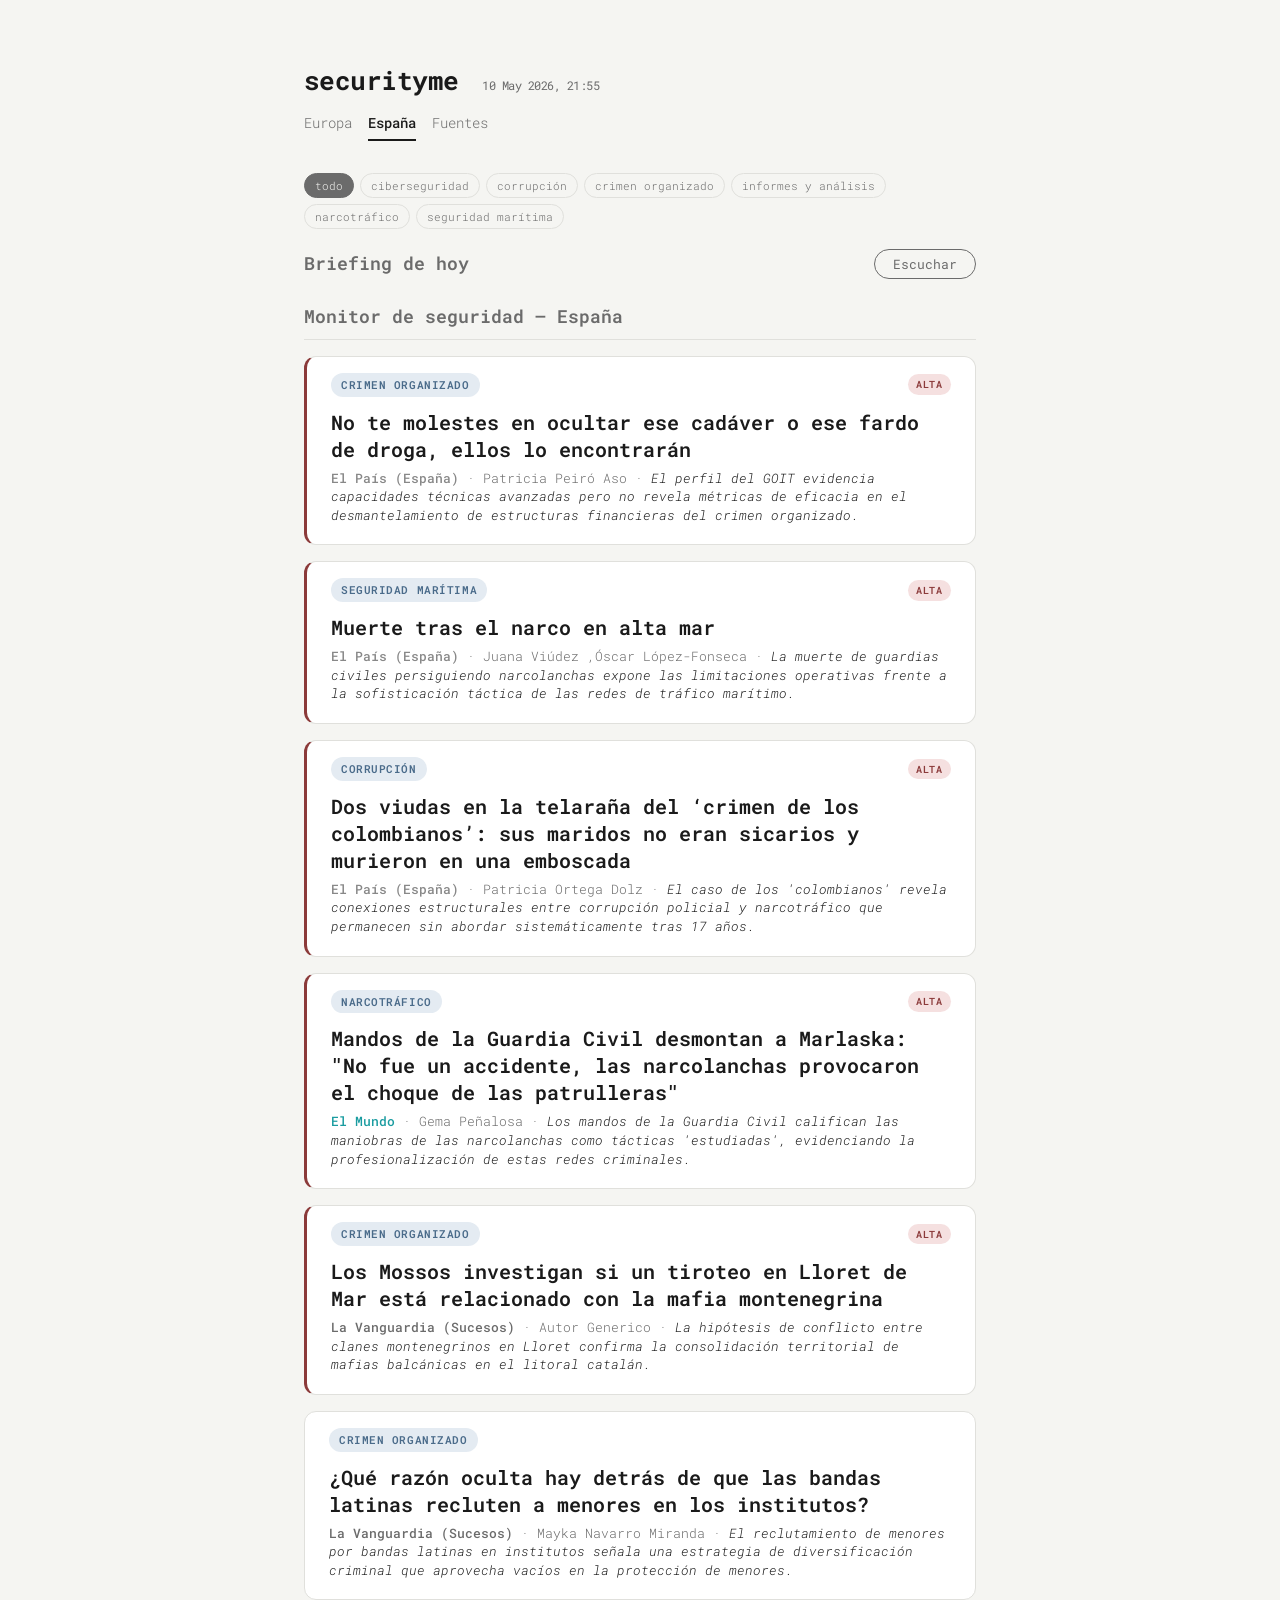
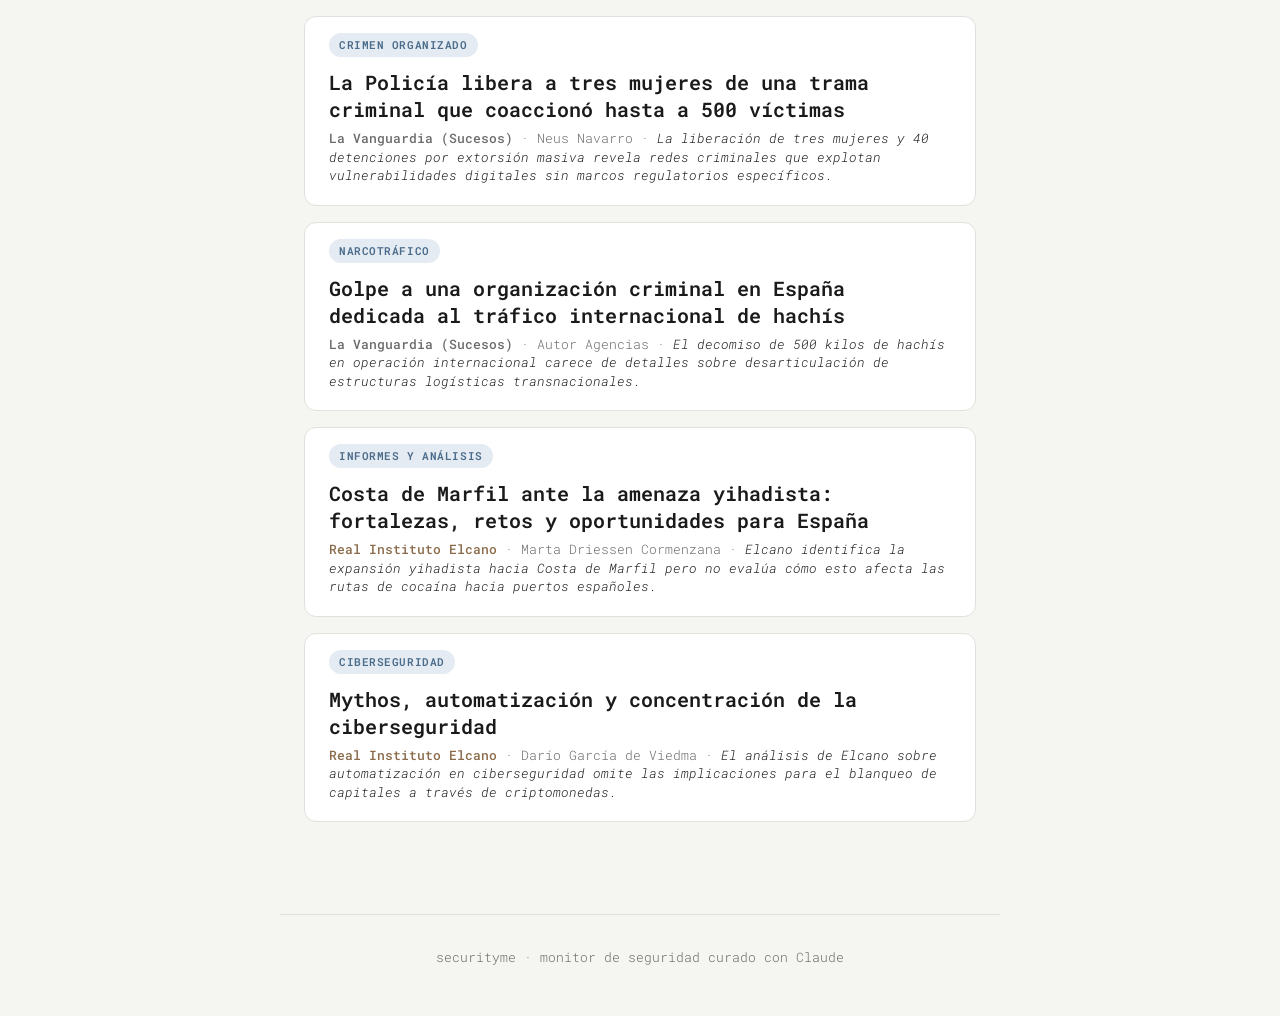
==== commit 63113bde: "weekly: 2026-05-10 21:55 UTC" ====
--- a/docs/espana.html
+++ b/docs/espana.html
@@ -13,7 +13,7 @@
 </head>
 <body>
   <header>
-    <h1>securityme <span class="meta">26 Apr 2026, 21:45</span></h1>
+    <h1>securityme <span class="meta">10 May 2026, 21:55</span></h1>
     <nav class="page-nav">
       <a href="index.html">Europa</a>
       <a href="espana.html" class="active">España</a>
@@ -43,123 +43,138 @@
     <section>
       <h2 class="section-title">Monitor de seguridad — España</h2>
       
-      <article class="card card-compact" data-tag="corrupción">
+      <article class="card card-compact card-high" data-tag="crimen organizado">
+        <div class="card-header">
+          <span class="tag">crimen organizado</span>
+          <span class="relevance-badge">alta</span>
+        </div>
+        <h2>
+          <a href="https://elpais.com/espana/madrid/2026-05-03/no-te-molestes-en-ocultar-ese-cadaver-o-ese-fardo-de-droga-ellos-lo-encontraran.html" target="_blank" rel="noopener">No te molestes en ocultar ese cadáver o ese fardo de droga, ellos lo encontrarán</a>
+        </h2>
+        <p class="source-reason">
+          <span class="src-label" data-source="El País (España)">El País (España)</span>
+           &middot; Patricia Peiró Aso
+          &middot; <span class="reason">El perfil del GOIT evidencia capacidades técnicas avanzadas pero no revela métricas de eficacia en el desmantelamiento de estructuras financieras del crimen organizado.</span>
+        </p>
+      </article>
+      
+      <article class="card card-compact card-high" data-tag="seguridad marítima">
+        <div class="card-header">
+          <span class="tag">seguridad marítima</span>
+          <span class="relevance-badge">alta</span>
+        </div>
+        <h2>
+          <a href="https://elpais.com/espana/2026-05-10/muerte-tras-el-narco-en-alta-mar.html" target="_blank" rel="noopener">Muerte tras el narco en alta mar</a>
+        </h2>
+        <p class="source-reason">
+          <span class="src-label" data-source="El País (España)">El País (España)</span>
+           &middot; Juana Viúdez ,Óscar López-Fonseca
+          &middot; <span class="reason">La muerte de guardias civiles persiguiendo narcolanchas expone las limitaciones operativas frente a la sofisticación táctica de las redes de tráfico marítimo.</span>
+        </p>
+      </article>
+      
+      <article class="card card-compact card-high" data-tag="corrupción">
         <div class="card-header">
           <span class="tag">corrupción</span>
-          
-        </div>
-        <h2>
-          <a href="https://www.elmundo.es/espana/2026/04/24/69eb6daffc6c8313448b45a6.html" target="_blank" rel="noopener">Dos ex agentes del CNI declaran que Leire Díez no se presentó como periodista en la reunión contra la UCO y que parecía hablar en nombre de un tercero</a>
+          <span class="relevance-badge">alta</span>
+        </div>
+        <h2>
+          <a href="https://elpais.com/espana/2026-05-10/dos-viudas-en-la-telarana-del-crimen-de-los-colombianos-sus-maridos-no-eran-sicarios-y-murieron-en-una-emboscada.html" target="_blank" rel="noopener">Dos viudas en la telaraña del ‘crimen de los colombianos’: sus maridos no eran sicarios y murieron en una emboscada</a>
+        </h2>
+        <p class="source-reason">
+          <span class="src-label" data-source="El País (España)">El País (España)</span>
+           &middot; Patricia Ortega Dolz
+          &middot; <span class="reason">El caso de los 'colombianos' revela conexiones estructurales entre corrupción policial y narcotráfico que permanecen sin abordar sistemáticamente tras 17 años.</span>
+        </p>
+      </article>
+      
+      <article class="card card-compact card-high" data-tag="narcotráfico">
+        <div class="card-header">
+          <span class="tag">narcotráfico</span>
+          <span class="relevance-badge">alta</span>
+        </div>
+        <h2>
+          <a href="https://www.elmundo.es/espana/2026/05/10/69ff7a10e9cf4a946d8b456f.html" target="_blank" rel="noopener">Mandos de la Guardia Civil desmontan a Marlaska: "No fue un accidente, las narcolanchas provocaron el choque de las patrulleras"</a>
         </h2>
         <p class="source-reason">
           <span class="src-label" data-source="El Mundo">El Mundo</span>
-           &middot; Manuel Marraco
-          &middot; <span class="reason">La declaración de ex agentes del CNI sobre contactos extraoficiales con periodistas revela posibles canales irregulares de influencia en investigaciones sensibles como la UCO.</span>
-        </p>
-      </article>
-      
-      <article class="card card-compact card-high" data-tag="corrupción">
-        <div class="card-header">
-          <span class="tag">corrupción</span>
-          <span class="relevance-badge">alta</span>
-        </div>
-        <h2>
-          <a href="https://www.eldiario.es/politica/hermano-ayuso-caso-abalos-avaricia-no-delito-cohecho-si_129_13157865.html" target="_blank" rel="noopener">Del hermano de Ayuso al 'caso Ábalos': la avaricia no es delito; el cohecho, sí</a>
-        </h2>
-        <p class="source-reason">
-          <span class="src-label" data-source="eldiario.es">eldiario.es</span>
-           &middot; José Manuel Romero
-          &middot; <span class="reason">La Fiscalía Anticorrupción diferencia entre enriquecimiento irregular y cohecho en casos políticos, estableciendo umbrales penales que pueden limitar la persecución de la corrupción.</span>
-        </p>
-      </article>
-      
-      <article class="card card-compact card-high" data-tag="corrupción">
-        <div class="card-header">
-          <span class="tag">corrupción</span>
-          <span class="relevance-badge">alta</span>
-        </div>
-        <h2>
-          <a href="https://www.eldiario.es/politica/defensas-abalos-koldo-garcia-muestran-primeras-fricciones-puertas-declaracion-tribunal_1_13170918.html" target="_blank" rel="noopener">Las defensas de Ábalos y Koldo García muestran las primeras fricciones a las puertas de su declaración ante el tribunal</a>
-        </h2>
-        <p class="source-reason">
-          <span class="src-label" data-source="eldiario.es">eldiario.es</span>
-           &middot; Elena Herrera, Javier Lillo
-          &middot; <span class="reason">Las defensas del caso Ábalos fragmentan responsabilidades para diluir la estructura jerárquica de corrupción, estrategia típica en redes organizadas de captación de rentas públicas.</span>
-        </p>
-      </article>
-      
-      <article class="card card-compact card-high" data-tag="corrupción">
-        <div class="card-header">
-          <span class="tag">corrupción</span>
-          <span class="relevance-badge">alta</span>
-        </div>
-        <h2>
-          <a href="https://www.eldiario.es/politica/rajoy-barcenas-cospedal-villarejo-reconstruccion-relaciones-olvidadas_1_13169379.html" target="_blank" rel="noopener">Rajoy con Bárcenas y Cospedal con Villarejo: reconstrucción de dos relaciones olvidadas</a>
-        </h2>
-        <p class="source-reason">
-          <span class="src-label" data-source="eldiario.es">eldiario.es</span>
-           &middot; Pedro Águeda
-          &middot; <span class="reason">Las grabaciones de Villarejo contradicen las versiones oficiales de dirigentes del PP, evidenciando la sistematización de relaciones opacas entre poder político y servicios paralelos.</span>
-        </p>
-      </article>
-      
-      <article class="card card-compact" data-tag="trata de personas">
-        <div class="card-header">
-          <span class="tag">trata de personas</span>
-          
-        </div>
-        <h2>
-          <a href="https://www.lavanguardia.com/sucesos/20260426/11523135/dos-detenidos-prostituir-veintena-mujeres-chales-playa-palma.html" target="_blank" rel="noopener">Dos detenidos por prostituir a una veintena de mujeres en chalés de la playa de Palma</a>
+           &middot; Gema Peñalosa
+          &middot; <span class="reason">Los mandos de la Guardia Civil califican las maniobras de las narcolanchas como tácticas 'estudiadas', evidenciando la profesionalización de estas redes criminales.</span>
+        </p>
+      </article>
+      
+      <article class="card card-compact card-high" data-tag="crimen organizado">
+        <div class="card-header">
+          <span class="tag">crimen organizado</span>
+          <span class="relevance-badge">alta</span>
+        </div>
+        <h2>
+          <a href="https://www.lavanguardia.com/sucesos/20260509/11534165/mossos-investigan-tiroteo-lloret-mar-esta-relacionado-mafia-montenegrina.html" target="_blank" rel="noopener">Los Mossos investigan si un tiroteo en Lloret de Mar está relacionado con la mafia montenegrina</a>
+        </h2>
+        <p class="source-reason">
+          <span class="src-label" data-source="La Vanguardia (Sucesos)">La Vanguardia (Sucesos)</span>
+           &middot; Autor Generico
+          &middot; <span class="reason">La hipótesis de conflicto entre clanes montenegrinos en Lloret confirma la consolidación territorial de mafias balcánicas en el litoral catalán.</span>
+        </p>
+      </article>
+      
+      <article class="card card-compact" data-tag="crimen organizado">
+        <div class="card-header">
+          <span class="tag">crimen organizado</span>
+          
+        </div>
+        <h2>
+          <a href="https://www.lavanguardia.com/sucesos/20260508/11532540/que-razon-oculta-hay-detras-bandas-latinas-recluten-menores-institutos.html" target="_blank" rel="noopener">¿Qué razón oculta hay detrás de que las bandas latinas recluten a menores en los institutos?</a>
+        </h2>
+        <p class="source-reason">
+          <span class="src-label" data-source="La Vanguardia (Sucesos)">La Vanguardia (Sucesos)</span>
+           &middot; Mayka Navarro Miranda
+          &middot; <span class="reason">El reclutamiento de menores por bandas latinas en institutos señala una estrategia de diversificación criminal que aprovecha vacíos en la protección de menores.</span>
+        </p>
+      </article>
+      
+      <article class="card card-compact" data-tag="crimen organizado">
+        <div class="card-header">
+          <span class="tag">crimen organizado</span>
+          
+        </div>
+        <h2>
+          <a href="https://www.lavanguardia.com/local/valencia/20260507/11532148/policia-libera-tres-mujeres-trama-criminal-coacciono-500-victimas.html" target="_blank" rel="noopener">La Policía libera a tres mujeres de una trama criminal que coaccionó hasta a 500 víctimas</a>
+        </h2>
+        <p class="source-reason">
+          <span class="src-label" data-source="La Vanguardia (Sucesos)">La Vanguardia (Sucesos)</span>
+           &middot; Neus Navarro
+          &middot; <span class="reason">La liberación de tres mujeres y 40 detenciones por extorsión masiva revela redes criminales que explotan vulnerabilidades digitales sin marcos regulatorios específicos.</span>
+        </p>
+      </article>
+      
+      <article class="card card-compact" data-tag="narcotráfico">
+        <div class="card-header">
+          <span class="tag">narcotráfico</span>
+          
+        </div>
+        <h2>
+          <a href="https://www.lavanguardia.com/sucesos/20260506/11531211/golpe-organizacion-criminal-espana-dedicada-trafico-internacional-hachis.html" target="_blank" rel="noopener">Golpe a una organización criminal en España dedicada al tráfico internacional de hachís</a>
         </h2>
         <p class="source-reason">
           <span class="src-label" data-source="La Vanguardia (Sucesos)">La Vanguardia (Sucesos)</span>
            &middot; Autor Agencias
-          &middot; <span class="reason">La explotación de mujeres en chalés de Palma reproduce el modelo de trata con control territorial y económico, pero la detención de solo dos responsables sugiere desarticulación parcial.</span>
-        </p>
-      </article>
-      
-      <article class="card card-compact card-high" data-tag="narcotráfico">
-        <div class="card-header">
-          <span class="tag">narcotráfico</span>
-          <span class="relevance-badge">alta</span>
-        </div>
-        <h2>
-          <a href="https://www.lavanguardia.com/local/valencia/20260423/11521220/anulan-fallo-absolvio-14-acusados-introducir-117-kg-cocaina-valencia.html" target="_blank" rel="noopener">Anulan el fallo que absolvió a 14 acusados de introducir 117 kg de cocaína en València</a>
-        </h2>
-        <p class="source-reason">
-          <span class="src-label" data-source="La Vanguardia (Sucesos)">La Vanguardia (Sucesos)</span>
-           &middot; Autor Agencias
-          &middot; <span class="reason">La anulación judicial por no valorar pruebas de Sky ECC en un caso de 117 kg de cocaína expone deficiencias técnicas que benefician a redes de narcotráfico transnacional.</span>
-        </p>
-      </article>
-      
-      <article class="card card-compact" data-tag="crimen organizado">
-        <div class="card-header">
-          <span class="tag">crimen organizado</span>
-          
-        </div>
-        <h2>
-          <a href="https://www.lavanguardia.com/local/barcelones-nord/20260421/11519245/dos-detenidos-badalona-retener-extorsionar-pareja-50-000-euros.html" target="_blank" rel="noopener">Dos detenidos en Badalona por retener y extorsionar a una pareja con 50.000 euros</a>
-        </h2>
-        <p class="source-reason">
-          <span class="src-label" data-source="La Vanguardia (Sucesos)">La Vanguardia (Sucesos)</span>
-           &middot; Redacción La Vanguardia
-          &middot; <span class="reason">La extorsión de 50.000 euros en Badalona con retención de víctimas indica escalada en métodos de crimen organizado local, trasladando tácticas de secuestro exprés a contextos urbanos.</span>
-        </p>
-      </article>
-      
-      <article class="card card-compact" data-tag="geopolítica">
-        <div class="card-header">
-          <span class="tag">geopolítica</span>
-          
-        </div>
-        <h2>
-          <a href="https://www.realinstitutoelcano.org/analisis/transicion-hegemonica-o-reequilibrio-estrategico-america-latina-ante-un-mundo-alterado/" target="_blank" rel="noopener">¿Transición hegemónica o reequilibrio estratégico? América Latina ante un mundo alterado</a>
+          &middot; <span class="reason">El decomiso de 500 kilos de hachís en operación internacional carece de detalles sobre desarticulación de estructuras logísticas transnacionales.</span>
+        </p>
+      </article>
+      
+      <article class="card card-compact" data-tag="informes y análisis">
+        <div class="card-header">
+          <span class="tag">informes y análisis</span>
+          
+        </div>
+        <h2>
+          <a href="https://www.realinstitutoelcano.org/analisis/costa-de-marfil-ante-la-amenaza-yihadista-fortalezas-retos-y-oportunidades-para-espana/" target="_blank" rel="noopener">Costa de Marfil ante la amenaza yihadista: fortalezas, retos y oportunidades para España</a>
         </h2>
         <p class="source-reason">
           <span class="src-label" data-source="Real Instituto Elcano">Real Instituto Elcano</span>
-           &middot; Andrés Malamud, Luis L. Schenoni.
-          &middot; <span class="reason">Elcano analiza el reequilibrio hegemónico en América Latina sin abordar cómo el vacío de poder estadounidense facilita la expansión de redes criminales transnacionales hacia Europa.</span>
+           &middot; Marta Driessen Cormenzana
+          &middot; <span class="reason">Elcano identifica la expansión yihadista hacia Costa de Marfil pero no evalúa cómo esto afecta las rutas de cocaína hacia puertos españoles.</span>
         </p>
       </article>
       
@@ -169,27 +184,12 @@
           
         </div>
         <h2>
-          <a href="https://www.realinstitutoelcano.org/comentarios/albania-ante-los-ciberataques-de-iran-ciberseguridad-y-transparencia-como-condiciones-de-integracion-europea/" target="_blank" rel="noopener">Albania ante los ciberataques de Irán: ciberseguridad y transparencia como condiciones de integración europea</a>
+          <a href="https://www.realinstitutoelcano.org/comentarios/mythos-automatizacion-y-concentracion-de-la-ciberseguridad/" target="_blank" rel="noopener">Mythos, automatización y concentración de la ciberseguridad</a>
         </h2>
         <p class="source-reason">
           <span class="src-label" data-source="Real Instituto Elcano">Real Instituto Elcano</span>
            &middot; Darío García de Viedma
-          &middot; <span class="reason">Albania sufre ciberataques iraníes mientras aspira a integración europea, evidenciando cómo actores estatales hostiles explotan vulnerabilidades de países en transición hacia estándares occidentales.</span>
-        </p>
-      </article>
-      
-      <article class="card card-compact" data-tag="informes y análisis">
-        <div class="card-header">
-          <span class="tag">informes y análisis</span>
-          
-        </div>
-        <h2>
-          <a href="https://www.realinstitutoelcano.org/analisis/el-corredor-mediterraneo-y-espana-el-doble-uso-civil-y-militar-de-la-infraestructura-una-cuestion-estrategica/" target="_blank" rel="noopener">El Corredor Mediterráneo y España: el doble uso civil y militar de la infraestructura, una cuestión estratégica</a>
-        </h2>
-        <p class="source-reason">
-          <span class="src-label" data-source="Real Instituto Elcano">Real Instituto Elcano</span>
-           &middot; Josep Vicent Boira Maiques
-          &middot; <span class="reason">El análisis del Corredor Mediterráneo reconoce el doble uso civil-militar pero omite riesgos de infiltración criminal en infraestructuras críticas de conexión con Europa.</span>
+          &middot; <span class="reason">El análisis de Elcano sobre automatización en ciberseguridad omite las implicaciones para el blanqueo de capitales a través de criptomonedas.</span>
         </p>
       </article>
       
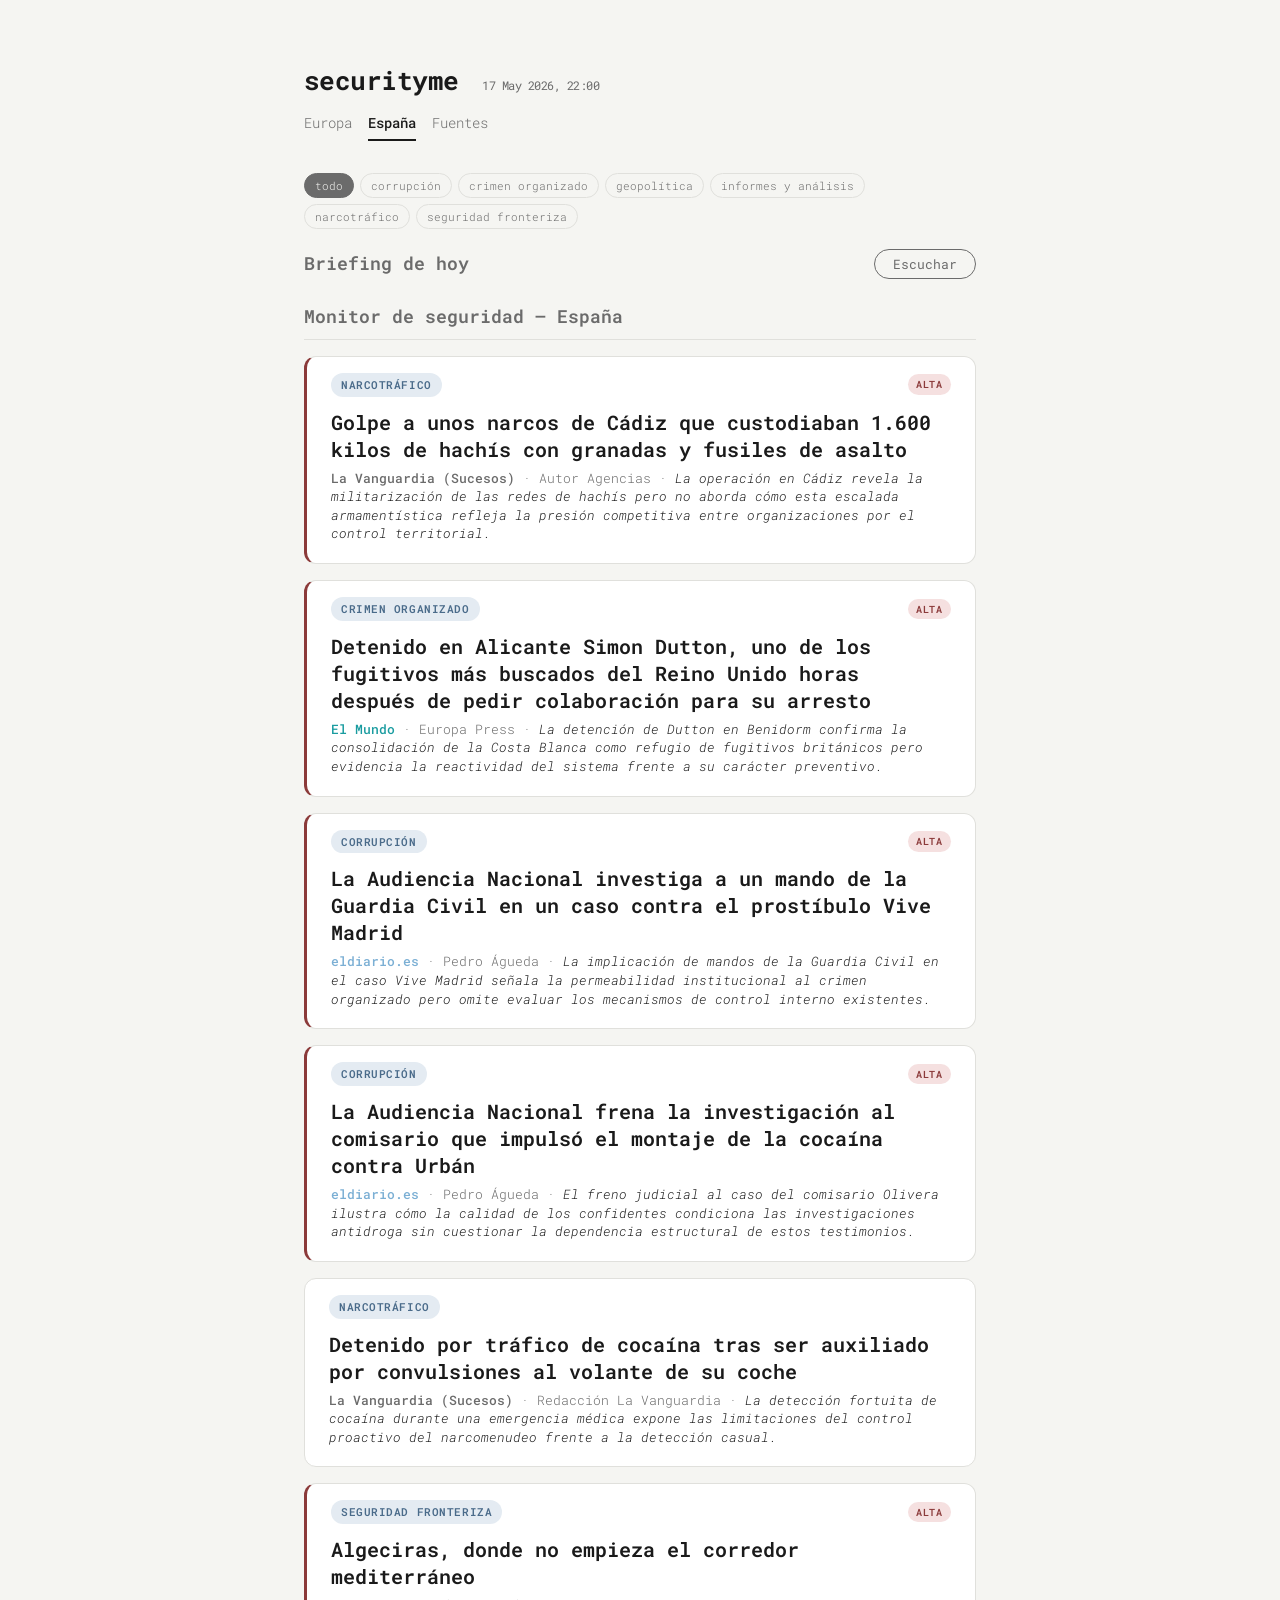
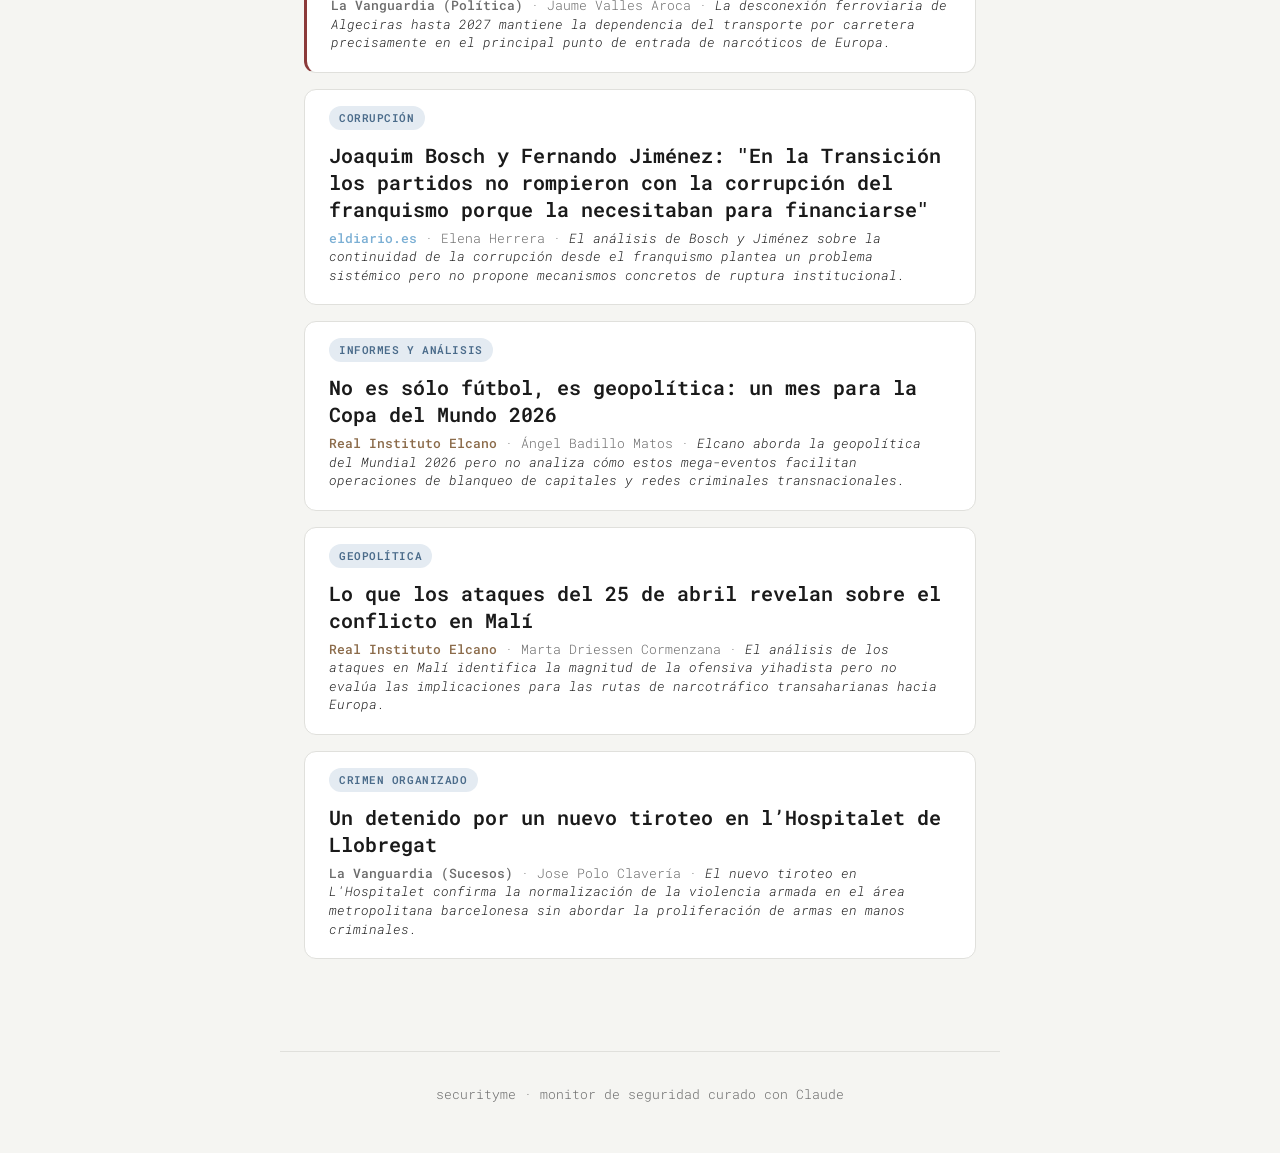
==== commit 0d2310d9: "weekly: 2026-05-17 22:01 UTC" ====
--- a/docs/espana.html
+++ b/docs/espana.html
@@ -13,7 +13,7 @@
 </head>
 <body>
   <header>
-    <h1>securityme <span class="meta">10 May 2026, 21:55</span></h1>
+    <h1>securityme <span class="meta">17 May 2026, 22:00</span></h1>
     <nav class="page-nav">
       <a href="index.html">Europa</a>
       <a href="espana.html" class="active">España</a>
@@ -43,123 +43,108 @@
     <section>
       <h2 class="section-title">Monitor de seguridad — España</h2>
       
-      <article class="card card-compact card-high" data-tag="crimen organizado">
-        <div class="card-header">
-          <span class="tag">crimen organizado</span>
-          <span class="relevance-badge">alta</span>
-        </div>
-        <h2>
-          <a href="https://elpais.com/espana/madrid/2026-05-03/no-te-molestes-en-ocultar-ese-cadaver-o-ese-fardo-de-droga-ellos-lo-encontraran.html" target="_blank" rel="noopener">No te molestes en ocultar ese cadáver o ese fardo de droga, ellos lo encontrarán</a>
-        </h2>
-        <p class="source-reason">
-          <span class="src-label" data-source="El País (España)">El País (España)</span>
-           &middot; Patricia Peiró Aso
-          &middot; <span class="reason">El perfil del GOIT evidencia capacidades técnicas avanzadas pero no revela métricas de eficacia en el desmantelamiento de estructuras financieras del crimen organizado.</span>
-        </p>
-      </article>
-      
-      <article class="card card-compact card-high" data-tag="seguridad marítima">
-        <div class="card-header">
-          <span class="tag">seguridad marítima</span>
-          <span class="relevance-badge">alta</span>
-        </div>
-        <h2>
-          <a href="https://elpais.com/espana/2026-05-10/muerte-tras-el-narco-en-alta-mar.html" target="_blank" rel="noopener">Muerte tras el narco en alta mar</a>
-        </h2>
-        <p class="source-reason">
-          <span class="src-label" data-source="El País (España)">El País (España)</span>
-           &middot; Juana Viúdez ,Óscar López-Fonseca
-          &middot; <span class="reason">La muerte de guardias civiles persiguiendo narcolanchas expone las limitaciones operativas frente a la sofisticación táctica de las redes de tráfico marítimo.</span>
-        </p>
-      </article>
-      
-      <article class="card card-compact card-high" data-tag="corrupción">
-        <div class="card-header">
-          <span class="tag">corrupción</span>
-          <span class="relevance-badge">alta</span>
-        </div>
-        <h2>
-          <a href="https://elpais.com/espana/2026-05-10/dos-viudas-en-la-telarana-del-crimen-de-los-colombianos-sus-maridos-no-eran-sicarios-y-murieron-en-una-emboscada.html" target="_blank" rel="noopener">Dos viudas en la telaraña del ‘crimen de los colombianos’: sus maridos no eran sicarios y murieron en una emboscada</a>
-        </h2>
-        <p class="source-reason">
-          <span class="src-label" data-source="El País (España)">El País (España)</span>
-           &middot; Patricia Ortega Dolz
-          &middot; <span class="reason">El caso de los 'colombianos' revela conexiones estructurales entre corrupción policial y narcotráfico que permanecen sin abordar sistemáticamente tras 17 años.</span>
-        </p>
-      </article>
-      
       <article class="card card-compact card-high" data-tag="narcotráfico">
         <div class="card-header">
           <span class="tag">narcotráfico</span>
           <span class="relevance-badge">alta</span>
         </div>
         <h2>
-          <a href="https://www.elmundo.es/espana/2026/05/10/69ff7a10e9cf4a946d8b456f.html" target="_blank" rel="noopener">Mandos de la Guardia Civil desmontan a Marlaska: "No fue un accidente, las narcolanchas provocaron el choque de las patrulleras"</a>
-        </h2>
-        <p class="source-reason">
-          <span class="src-label" data-source="El Mundo">El Mundo</span>
-           &middot; Gema Peñalosa
-          &middot; <span class="reason">Los mandos de la Guardia Civil califican las maniobras de las narcolanchas como tácticas 'estudiadas', evidenciando la profesionalización de estas redes criminales.</span>
-        </p>
-      </article>
-      
-      <article class="card card-compact card-high" data-tag="crimen organizado">
-        <div class="card-header">
-          <span class="tag">crimen organizado</span>
-          <span class="relevance-badge">alta</span>
-        </div>
-        <h2>
-          <a href="https://www.lavanguardia.com/sucesos/20260509/11534165/mossos-investigan-tiroteo-lloret-mar-esta-relacionado-mafia-montenegrina.html" target="_blank" rel="noopener">Los Mossos investigan si un tiroteo en Lloret de Mar está relacionado con la mafia montenegrina</a>
-        </h2>
-        <p class="source-reason">
-          <span class="src-label" data-source="La Vanguardia (Sucesos)">La Vanguardia (Sucesos)</span>
-           &middot; Autor Generico
-          &middot; <span class="reason">La hipótesis de conflicto entre clanes montenegrinos en Lloret confirma la consolidación territorial de mafias balcánicas en el litoral catalán.</span>
-        </p>
-      </article>
-      
-      <article class="card card-compact" data-tag="crimen organizado">
-        <div class="card-header">
-          <span class="tag">crimen organizado</span>
-          
-        </div>
-        <h2>
-          <a href="https://www.lavanguardia.com/sucesos/20260508/11532540/que-razon-oculta-hay-detras-bandas-latinas-recluten-menores-institutos.html" target="_blank" rel="noopener">¿Qué razón oculta hay detrás de que las bandas latinas recluten a menores en los institutos?</a>
-        </h2>
-        <p class="source-reason">
-          <span class="src-label" data-source="La Vanguardia (Sucesos)">La Vanguardia (Sucesos)</span>
-           &middot; Mayka Navarro Miranda
-          &middot; <span class="reason">El reclutamiento de menores por bandas latinas en institutos señala una estrategia de diversificación criminal que aprovecha vacíos en la protección de menores.</span>
-        </p>
-      </article>
-      
-      <article class="card card-compact" data-tag="crimen organizado">
-        <div class="card-header">
-          <span class="tag">crimen organizado</span>
-          
-        </div>
-        <h2>
-          <a href="https://www.lavanguardia.com/local/valencia/20260507/11532148/policia-libera-tres-mujeres-trama-criminal-coacciono-500-victimas.html" target="_blank" rel="noopener">La Policía libera a tres mujeres de una trama criminal que coaccionó hasta a 500 víctimas</a>
-        </h2>
-        <p class="source-reason">
-          <span class="src-label" data-source="La Vanguardia (Sucesos)">La Vanguardia (Sucesos)</span>
-           &middot; Neus Navarro
-          &middot; <span class="reason">La liberación de tres mujeres y 40 detenciones por extorsión masiva revela redes criminales que explotan vulnerabilidades digitales sin marcos regulatorios específicos.</span>
-        </p>
-      </article>
-      
-      <article class="card card-compact" data-tag="narcotráfico">
-        <div class="card-header">
-          <span class="tag">narcotráfico</span>
-          
-        </div>
-        <h2>
-          <a href="https://www.lavanguardia.com/sucesos/20260506/11531211/golpe-organizacion-criminal-espana-dedicada-trafico-internacional-hachis.html" target="_blank" rel="noopener">Golpe a una organización criminal en España dedicada al tráfico internacional de hachís</a>
+          <a href="https://www.lavanguardia.com/sucesos/20260515/11539177/golpe-narcos-cadiz-custodiaban-1-600-kilos-hachis-granadas-fusiles-asalto.html" target="_blank" rel="noopener">Golpe a unos narcos de Cádiz que custodiaban 1.600 kilos de hachís con granadas y fusiles de asalto</a>
         </h2>
         <p class="source-reason">
           <span class="src-label" data-source="La Vanguardia (Sucesos)">La Vanguardia (Sucesos)</span>
            &middot; Autor Agencias
-          &middot; <span class="reason">El decomiso de 500 kilos de hachís en operación internacional carece de detalles sobre desarticulación de estructuras logísticas transnacionales.</span>
+          &middot; <span class="reason">La operación en Cádiz revela la militarización de las redes de hachís pero no aborda cómo esta escalada armamentística refleja la presión competitiva entre organizaciones por el control territorial.</span>
+        </p>
+      </article>
+      
+      <article class="card card-compact card-high" data-tag="crimen organizado">
+        <div class="card-header">
+          <span class="tag">crimen organizado</span>
+          <span class="relevance-badge">alta</span>
+        </div>
+        <h2>
+          <a href="https://www.elmundo.es/espana/2026/05/14/6a06217bfdddffe9168b45b0.html" target="_blank" rel="noopener">Detenido en Alicante Simon Dutton, uno de los fugitivos más buscados del Reino Unido horas después de pedir colaboración para su arresto</a>
+        </h2>
+        <p class="source-reason">
+          <span class="src-label" data-source="El Mundo">El Mundo</span>
+           &middot; Europa Press
+          &middot; <span class="reason">La detención de Dutton en Benidorm confirma la consolidación de la Costa Blanca como refugio de fugitivos británicos pero evidencia la reactividad del sistema frente a su carácter preventivo.</span>
+        </p>
+      </article>
+      
+      <article class="card card-compact card-high" data-tag="corrupción">
+        <div class="card-header">
+          <span class="tag">corrupción</span>
+          <span class="relevance-badge">alta</span>
+        </div>
+        <h2>
+          <a href="https://www.eldiario.es/politica/audiencia-nacional-investiga-mando-guardia-civil-caso-prostibulo-vive-madrid_1_13216809.html" target="_blank" rel="noopener">La Audiencia Nacional investiga a un mando de la Guardia Civil en un caso contra el prostíbulo Vive Madrid</a>
+        </h2>
+        <p class="source-reason">
+          <span class="src-label" data-source="eldiario.es">eldiario.es</span>
+           &middot; Pedro Águeda
+          &middot; <span class="reason">La implicación de mandos de la Guardia Civil en el caso Vive Madrid señala la permeabilidad institucional al crimen organizado pero omite evaluar los mecanismos de control interno existentes.</span>
+        </p>
+      </article>
+      
+      <article class="card card-compact card-high" data-tag="corrupción">
+        <div class="card-header">
+          <span class="tag">corrupción</span>
+          <span class="relevance-badge">alta</span>
+        </div>
+        <h2>
+          <a href="https://www.eldiario.es/politica/audiencia-nacional-frena-investigacion-comisario-impulso-montaje-cocaina-urban_1_13217752.html" target="_blank" rel="noopener">La Audiencia Nacional frena la investigación al comisario que impulsó el montaje de la cocaína contra Urbán</a>
+        </h2>
+        <p class="source-reason">
+          <span class="src-label" data-source="eldiario.es">eldiario.es</span>
+           &middot; Pedro Águeda
+          &middot; <span class="reason">El freno judicial al caso del comisario Olivera ilustra cómo la calidad de los confidentes condiciona las investigaciones antidroga sin cuestionar la dependencia estructural de estos testimonios.</span>
+        </p>
+      </article>
+      
+      <article class="card card-compact" data-tag="narcotráfico">
+        <div class="card-header">
+          <span class="tag">narcotráfico</span>
+          
+        </div>
+        <h2>
+          <a href="https://www.lavanguardia.com/local/andalucia/20260517/11540488/detenido-trafico-cocaina-auxiliado-convulsiones-volante-coche.html" target="_blank" rel="noopener">Detenido por tráfico de cocaína tras ser auxiliado por convulsiones al volante de su coche</a>
+        </h2>
+        <p class="source-reason">
+          <span class="src-label" data-source="La Vanguardia (Sucesos)">La Vanguardia (Sucesos)</span>
+           &middot; Redacción La Vanguardia
+          &middot; <span class="reason">La detección fortuita de cocaína durante una emergencia médica expone las limitaciones del control proactivo del narcomenudeo frente a la detección casual.</span>
+        </p>
+      </article>
+      
+      <article class="card card-compact card-high" data-tag="seguridad fronteriza">
+        <div class="card-header">
+          <span class="tag">seguridad fronteriza</span>
+          <span class="relevance-badge">alta</span>
+        </div>
+        <h2>
+          <a href="https://www.lavanguardia.com/politica/20260516/11539643/algeciras-empieza-corredor-mediterraneo.html" target="_blank" rel="noopener">Algeciras, donde no empieza el corredor mediterráneo</a>
+        </h2>
+        <p class="source-reason">
+          <span class="src-label" data-source="La Vanguardia (Política)">La Vanguardia (Política)</span>
+           &middot; Jaume Valles Aroca
+          &middot; <span class="reason">La desconexión ferroviaria de Algeciras hasta 2027 mantiene la dependencia del transporte por carretera precisamente en el principal punto de entrada de narcóticos de Europa.</span>
+        </p>
+      </article>
+      
+      <article class="card card-compact" data-tag="corrupción">
+        <div class="card-header">
+          <span class="tag">corrupción</span>
+          
+        </div>
+        <h2>
+          <a href="https://www.eldiario.es/politica/joaquim-bosch-fernando-jimenez-transicion-partidos-no-rompieron-corrupcion-franquismo-necesitaban-financiarse_1_13223061.html" target="_blank" rel="noopener">Joaquim Bosch y Fernando Jiménez: "En la Transición los partidos no rompieron con la corrupción del franquismo porque la necesitaban para financiarse"</a>
+        </h2>
+        <p class="source-reason">
+          <span class="src-label" data-source="eldiario.es">eldiario.es</span>
+           &middot; Elena Herrera
+          &middot; <span class="reason">El análisis de Bosch y Jiménez sobre la continuidad de la corrupción desde el franquismo plantea un problema sistémico pero no propone mecanismos concretos de ruptura institucional.</span>
         </p>
       </article>
       
@@ -169,27 +154,42 @@
           
         </div>
         <h2>
-          <a href="https://www.realinstitutoelcano.org/analisis/costa-de-marfil-ante-la-amenaza-yihadista-fortalezas-retos-y-oportunidades-para-espana/" target="_blank" rel="noopener">Costa de Marfil ante la amenaza yihadista: fortalezas, retos y oportunidades para España</a>
+          <a href="https://www.realinstitutoelcano.org/comentarios/no-es-solo-futbol-es-geopolitica-un-mes-para-la-copa-del-mundo-2026/" target="_blank" rel="noopener">No es sólo fútbol, es geopolítica: un mes para la Copa del Mundo 2026</a>
+        </h2>
+        <p class="source-reason">
+          <span class="src-label" data-source="Real Instituto Elcano">Real Instituto Elcano</span>
+           &middot; Ángel Badillo Matos
+          &middot; <span class="reason">Elcano aborda la geopolítica del Mundial 2026 pero no analiza cómo estos mega-eventos facilitan operaciones de blanqueo de capitales y redes criminales transnacionales.</span>
+        </p>
+      </article>
+      
+      <article class="card card-compact" data-tag="geopolítica">
+        <div class="card-header">
+          <span class="tag">geopolítica</span>
+          
+        </div>
+        <h2>
+          <a href="https://www.realinstitutoelcano.org/comentarios/lo-que-los-ataques-del-25-de-abril-revelan-sobre-el-conflicto-en-mali/" target="_blank" rel="noopener">Lo que los ataques del 25 de abril revelan sobre el conflicto en Malí</a>
         </h2>
         <p class="source-reason">
           <span class="src-label" data-source="Real Instituto Elcano">Real Instituto Elcano</span>
            &middot; Marta Driessen Cormenzana
-          &middot; <span class="reason">Elcano identifica la expansión yihadista hacia Costa de Marfil pero no evalúa cómo esto afecta las rutas de cocaína hacia puertos españoles.</span>
-        </p>
-      </article>
-      
-      <article class="card card-compact" data-tag="ciberseguridad">
-        <div class="card-header">
-          <span class="tag">ciberseguridad</span>
-          
-        </div>
-        <h2>
-          <a href="https://www.realinstitutoelcano.org/comentarios/mythos-automatizacion-y-concentracion-de-la-ciberseguridad/" target="_blank" rel="noopener">Mythos, automatización y concentración de la ciberseguridad</a>
-        </h2>
-        <p class="source-reason">
-          <span class="src-label" data-source="Real Instituto Elcano">Real Instituto Elcano</span>
-           &middot; Darío García de Viedma
-          &middot; <span class="reason">El análisis de Elcano sobre automatización en ciberseguridad omite las implicaciones para el blanqueo de capitales a través de criptomonedas.</span>
+          &middot; <span class="reason">El análisis de los ataques en Malí identifica la magnitud de la ofensiva yihadista pero no evalúa las implicaciones para las rutas de narcotráfico transaharianas hacia Europa.</span>
+        </p>
+      </article>
+      
+      <article class="card card-compact" data-tag="crimen organizado">
+        <div class="card-header">
+          <span class="tag">crimen organizado</span>
+          
+        </div>
+        <h2>
+          <a href="https://www.lavanguardia.com/local/baix-llobregat/20260517/11540418/detenido-nuevo-tiroteo-l-hospitalet-llobregat.html" target="_blank" rel="noopener">Un detenido por un nuevo tiroteo en l’Hospitalet de Llobregat</a>
+        </h2>
+        <p class="source-reason">
+          <span class="src-label" data-source="La Vanguardia (Sucesos)">La Vanguardia (Sucesos)</span>
+           &middot; Jose Polo Clavería
+          &middot; <span class="reason">El nuevo tiroteo en L'Hospitalet confirma la normalización de la violencia armada en el área metropolitana barcelonesa sin abordar la proliferación de armas en manos criminales.</span>
         </p>
       </article>
       
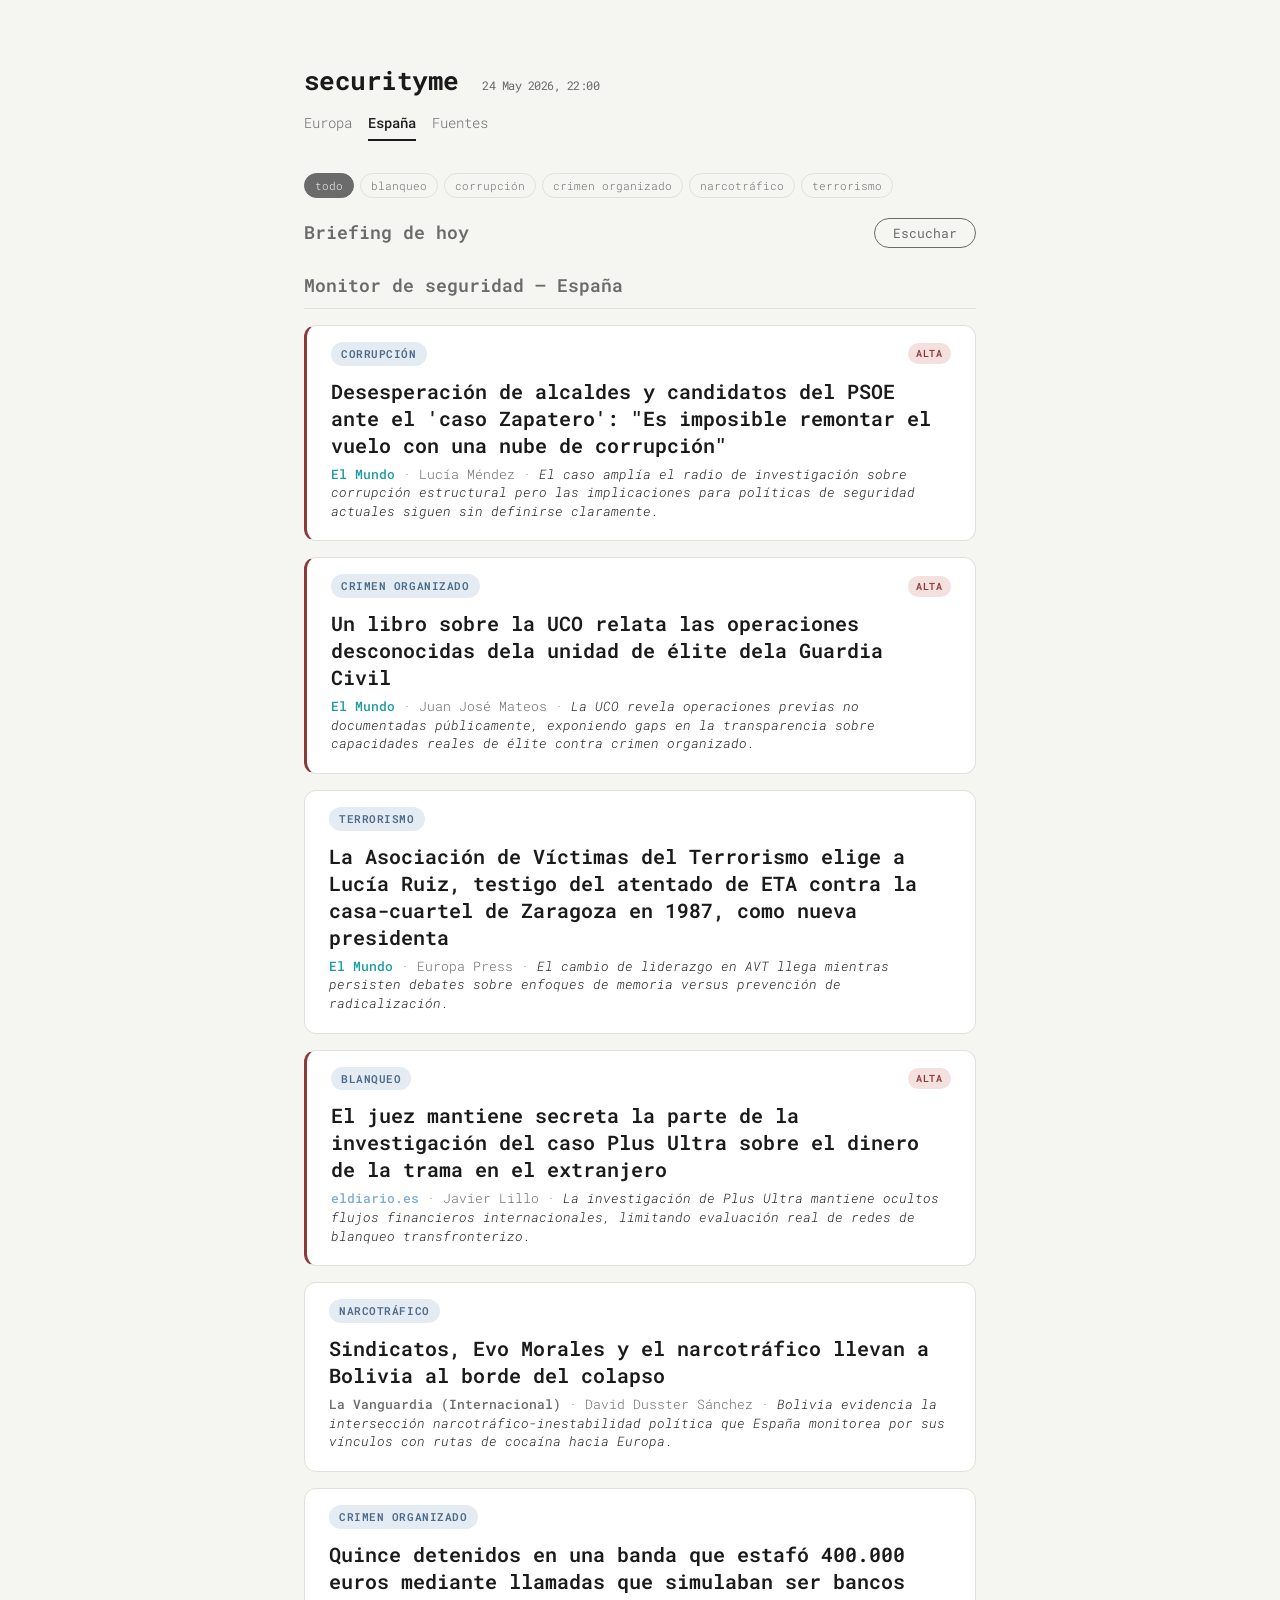
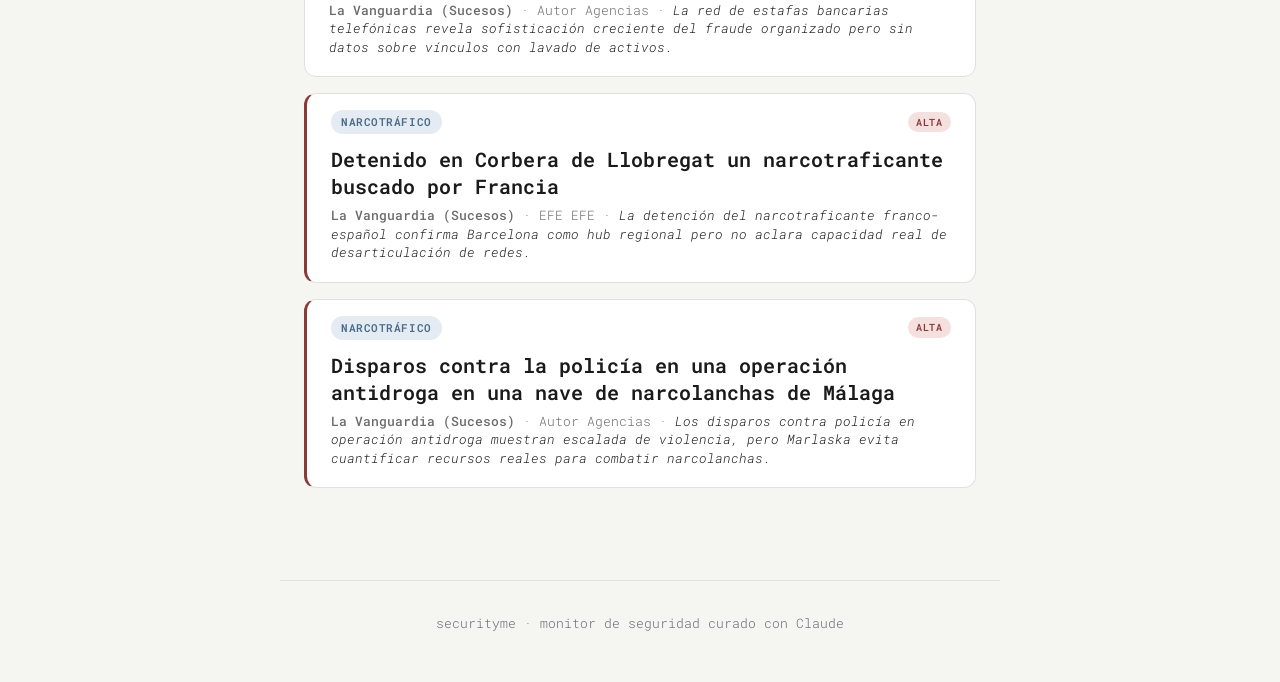
==== commit b9da6a76: "weekly: 2026-05-24 22:01 UTC" ====
--- a/docs/espana.html
+++ b/docs/espana.html
@@ -13,7 +13,7 @@
 </head>
 <body>
   <header>
-    <h1>securityme <span class="meta">17 May 2026, 22:00</span></h1>
+    <h1>securityme <span class="meta">24 May 2026, 22:00</span></h1>
     <nav class="page-nav">
       <a href="index.html">Europa</a>
       <a href="espana.html" class="active">España</a>
@@ -43,153 +43,123 @@
     <section>
       <h2 class="section-title">Monitor de seguridad — España</h2>
       
-      <article class="card card-compact card-high" data-tag="narcotráfico">
+      <article class="card card-compact card-high" data-tag="corrupción">
+        <div class="card-header">
+          <span class="tag">corrupción</span>
+          <span class="relevance-badge">alta</span>
+        </div>
+        <h2>
+          <a href="https://www.elmundo.es/espana/2026/05/23/6a11adf0e9cf4a8c798b45b3.html" target="_blank" rel="noopener">Desesperación de alcaldes y candidatos del PSOE ante el 'caso Zapatero': "Es imposible remontar el vuelo con una nube de corrupción"</a>
+        </h2>
+        <p class="source-reason">
+          <span class="src-label" data-source="El Mundo">El Mundo</span>
+           &middot; Lucía Méndez
+          &middot; <span class="reason">El caso amplía el radio de investigación sobre corrupción estructural pero las implicaciones para políticas de seguridad actuales siguen sin definirse claramente.</span>
+        </p>
+      </article>
+      
+      <article class="card card-compact card-high" data-tag="crimen organizado">
+        <div class="card-header">
+          <span class="tag">crimen organizado</span>
+          <span class="relevance-badge">alta</span>
+        </div>
+        <h2>
+          <a href="https://www.elmundo.es/espana/2026/05/24/6a10951de4d4d8e6388b4582.html" target="_blank" rel="noopener">Un libro sobre la UCO relata las operaciones desconocidas dela unidad de élite dela Guardia Civil</a>
+        </h2>
+        <p class="source-reason">
+          <span class="src-label" data-source="El Mundo">El Mundo</span>
+           &middot; Juan José Mateos
+          &middot; <span class="reason">La UCO revela operaciones previas no documentadas públicamente, exponiendo gaps en la transparencia sobre capacidades reales de élite contra crimen organizado.</span>
+        </p>
+      </article>
+      
+      <article class="card card-compact" data-tag="terrorismo">
+        <div class="card-header">
+          <span class="tag">terrorismo</span>
+          
+        </div>
+        <h2>
+          <a href="https://www.elmundo.es/espana/2026/05/23/6a117790e85ecec15c8b4588.html" target="_blank" rel="noopener">La Asociación de Víctimas del Terrorismo elige a Lucía Ruiz, testigo del atentado de ETA contra la casa-cuartel de Zaragoza en 1987, como nueva presidenta</a>
+        </h2>
+        <p class="source-reason">
+          <span class="src-label" data-source="El Mundo">El Mundo</span>
+           &middot; Europa Press
+          &middot; <span class="reason">El cambio de liderazgo en AVT llega mientras persisten debates sobre enfoques de memoria versus prevención de radicalización.</span>
+        </p>
+      </article>
+      
+      <article class="card card-compact card-high" data-tag="blanqueo">
+        <div class="card-header">
+          <span class="tag">blanqueo</span>
+          <span class="relevance-badge">alta</span>
+        </div>
+        <h2>
+          <a href="https://www.eldiario.es/politica/juez-mantiene-secreta-parte-investigacion-caso-plus-ultra-dinero-trama-extranjero_1_13242546.html" target="_blank" rel="noopener">El juez mantiene secreta la parte de la investigación del caso Plus Ultra sobre el dinero de la trama en el extranjero</a>
+        </h2>
+        <p class="source-reason">
+          <span class="src-label" data-source="eldiario.es">eldiario.es</span>
+           &middot; Javier Lillo
+          &middot; <span class="reason">La investigación de Plus Ultra mantiene ocultos flujos financieros internacionales, limitando evaluación real de redes de blanqueo transfronterizo.</span>
+        </p>
+      </article>
+      
+      <article class="card card-compact" data-tag="narcotráfico">
         <div class="card-header">
           <span class="tag">narcotráfico</span>
-          <span class="relevance-badge">alta</span>
-        </div>
-        <h2>
-          <a href="https://www.lavanguardia.com/sucesos/20260515/11539177/golpe-narcos-cadiz-custodiaban-1-600-kilos-hachis-granadas-fusiles-asalto.html" target="_blank" rel="noopener">Golpe a unos narcos de Cádiz que custodiaban 1.600 kilos de hachís con granadas y fusiles de asalto</a>
+          
+        </div>
+        <h2>
+          <a href="https://www.lavanguardia.com/internacional/20260523/11544977/sindicatos-evo-morales-narcotrafico-llevan-bolivia-borde-colapso.html" target="_blank" rel="noopener">Sindicatos, Evo Morales y el narcotráfico llevan a Bolivia al borde del colapso</a>
+        </h2>
+        <p class="source-reason">
+          <span class="src-label" data-source="La Vanguardia (Internacional)">La Vanguardia (Internacional)</span>
+           &middot; David Dusster Sánchez
+          &middot; <span class="reason">Bolivia evidencia la intersección narcotráfico-inestabilidad política que España monitorea por sus vínculos con rutas de cocaína hacia Europa.</span>
+        </p>
+      </article>
+      
+      <article class="card card-compact" data-tag="crimen organizado">
+        <div class="card-header">
+          <span class="tag">crimen organizado</span>
+          
+        </div>
+        <h2>
+          <a href="https://www.lavanguardia.com/sucesos/20260523/11545774/quince-detenidos-banda-estafo-400-000-euros-mediante-llamadas-simulaban-bancos.html" target="_blank" rel="noopener">Quince detenidos en una banda que estafó 400.000 euros mediante llamadas que simulaban ser bancos</a>
         </h2>
         <p class="source-reason">
           <span class="src-label" data-source="La Vanguardia (Sucesos)">La Vanguardia (Sucesos)</span>
            &middot; Autor Agencias
-          &middot; <span class="reason">La operación en Cádiz revela la militarización de las redes de hachís pero no aborda cómo esta escalada armamentística refleja la presión competitiva entre organizaciones por el control territorial.</span>
-        </p>
-      </article>
-      
-      <article class="card card-compact card-high" data-tag="crimen organizado">
-        <div class="card-header">
-          <span class="tag">crimen organizado</span>
-          <span class="relevance-badge">alta</span>
-        </div>
-        <h2>
-          <a href="https://www.elmundo.es/espana/2026/05/14/6a06217bfdddffe9168b45b0.html" target="_blank" rel="noopener">Detenido en Alicante Simon Dutton, uno de los fugitivos más buscados del Reino Unido horas después de pedir colaboración para su arresto</a>
-        </h2>
-        <p class="source-reason">
-          <span class="src-label" data-source="El Mundo">El Mundo</span>
-           &middot; Europa Press
-          &middot; <span class="reason">La detención de Dutton en Benidorm confirma la consolidación de la Costa Blanca como refugio de fugitivos británicos pero evidencia la reactividad del sistema frente a su carácter preventivo.</span>
-        </p>
-      </article>
-      
-      <article class="card card-compact card-high" data-tag="corrupción">
-        <div class="card-header">
-          <span class="tag">corrupción</span>
-          <span class="relevance-badge">alta</span>
-        </div>
-        <h2>
-          <a href="https://www.eldiario.es/politica/audiencia-nacional-investiga-mando-guardia-civil-caso-prostibulo-vive-madrid_1_13216809.html" target="_blank" rel="noopener">La Audiencia Nacional investiga a un mando de la Guardia Civil en un caso contra el prostíbulo Vive Madrid</a>
-        </h2>
-        <p class="source-reason">
-          <span class="src-label" data-source="eldiario.es">eldiario.es</span>
-           &middot; Pedro Águeda
-          &middot; <span class="reason">La implicación de mandos de la Guardia Civil en el caso Vive Madrid señala la permeabilidad institucional al crimen organizado pero omite evaluar los mecanismos de control interno existentes.</span>
-        </p>
-      </article>
-      
-      <article class="card card-compact card-high" data-tag="corrupción">
-        <div class="card-header">
-          <span class="tag">corrupción</span>
-          <span class="relevance-badge">alta</span>
-        </div>
-        <h2>
-          <a href="https://www.eldiario.es/politica/audiencia-nacional-frena-investigacion-comisario-impulso-montaje-cocaina-urban_1_13217752.html" target="_blank" rel="noopener">La Audiencia Nacional frena la investigación al comisario que impulsó el montaje de la cocaína contra Urbán</a>
-        </h2>
-        <p class="source-reason">
-          <span class="src-label" data-source="eldiario.es">eldiario.es</span>
-           &middot; Pedro Águeda
-          &middot; <span class="reason">El freno judicial al caso del comisario Olivera ilustra cómo la calidad de los confidentes condiciona las investigaciones antidroga sin cuestionar la dependencia estructural de estos testimonios.</span>
-        </p>
-      </article>
-      
-      <article class="card card-compact" data-tag="narcotráfico">
+          &middot; <span class="reason">La red de estafas bancarias telefónicas revela sofisticación creciente del fraude organizado pero sin datos sobre vínculos con lavado de activos.</span>
+        </p>
+      </article>
+      
+      <article class="card card-compact card-high" data-tag="narcotráfico">
         <div class="card-header">
           <span class="tag">narcotráfico</span>
-          
-        </div>
-        <h2>
-          <a href="https://www.lavanguardia.com/local/andalucia/20260517/11540488/detenido-trafico-cocaina-auxiliado-convulsiones-volante-coche.html" target="_blank" rel="noopener">Detenido por tráfico de cocaína tras ser auxiliado por convulsiones al volante de su coche</a>
+          <span class="relevance-badge">alta</span>
+        </div>
+        <h2>
+          <a href="https://www.lavanguardia.com/local/baix-llobregat/20260521/11544421/detenido-corbera-llobregat-narcotraficante-buscado-francia.html" target="_blank" rel="noopener">Detenido en Corbera de Llobregat un narcotraficante buscado por Francia</a>
         </h2>
         <p class="source-reason">
           <span class="src-label" data-source="La Vanguardia (Sucesos)">La Vanguardia (Sucesos)</span>
-           &middot; Redacción La Vanguardia
-          &middot; <span class="reason">La detección fortuita de cocaína durante una emergencia médica expone las limitaciones del control proactivo del narcomenudeo frente a la detección casual.</span>
-        </p>
-      </article>
-      
-      <article class="card card-compact card-high" data-tag="seguridad fronteriza">
-        <div class="card-header">
-          <span class="tag">seguridad fronteriza</span>
-          <span class="relevance-badge">alta</span>
-        </div>
-        <h2>
-          <a href="https://www.lavanguardia.com/politica/20260516/11539643/algeciras-empieza-corredor-mediterraneo.html" target="_blank" rel="noopener">Algeciras, donde no empieza el corredor mediterráneo</a>
-        </h2>
-        <p class="source-reason">
-          <span class="src-label" data-source="La Vanguardia (Política)">La Vanguardia (Política)</span>
-           &middot; Jaume Valles Aroca
-          &middot; <span class="reason">La desconexión ferroviaria de Algeciras hasta 2027 mantiene la dependencia del transporte por carretera precisamente en el principal punto de entrada de narcóticos de Europa.</span>
-        </p>
-      </article>
-      
-      <article class="card card-compact" data-tag="corrupción">
-        <div class="card-header">
-          <span class="tag">corrupción</span>
-          
-        </div>
-        <h2>
-          <a href="https://www.eldiario.es/politica/joaquim-bosch-fernando-jimenez-transicion-partidos-no-rompieron-corrupcion-franquismo-necesitaban-financiarse_1_13223061.html" target="_blank" rel="noopener">Joaquim Bosch y Fernando Jiménez: "En la Transición los partidos no rompieron con la corrupción del franquismo porque la necesitaban para financiarse"</a>
-        </h2>
-        <p class="source-reason">
-          <span class="src-label" data-source="eldiario.es">eldiario.es</span>
-           &middot; Elena Herrera
-          &middot; <span class="reason">El análisis de Bosch y Jiménez sobre la continuidad de la corrupción desde el franquismo plantea un problema sistémico pero no propone mecanismos concretos de ruptura institucional.</span>
-        </p>
-      </article>
-      
-      <article class="card card-compact" data-tag="informes y análisis">
-        <div class="card-header">
-          <span class="tag">informes y análisis</span>
-          
-        </div>
-        <h2>
-          <a href="https://www.realinstitutoelcano.org/comentarios/no-es-solo-futbol-es-geopolitica-un-mes-para-la-copa-del-mundo-2026/" target="_blank" rel="noopener">No es sólo fútbol, es geopolítica: un mes para la Copa del Mundo 2026</a>
-        </h2>
-        <p class="source-reason">
-          <span class="src-label" data-source="Real Instituto Elcano">Real Instituto Elcano</span>
-           &middot; Ángel Badillo Matos
-          &middot; <span class="reason">Elcano aborda la geopolítica del Mundial 2026 pero no analiza cómo estos mega-eventos facilitan operaciones de blanqueo de capitales y redes criminales transnacionales.</span>
-        </p>
-      </article>
-      
-      <article class="card card-compact" data-tag="geopolítica">
-        <div class="card-header">
-          <span class="tag">geopolítica</span>
-          
-        </div>
-        <h2>
-          <a href="https://www.realinstitutoelcano.org/comentarios/lo-que-los-ataques-del-25-de-abril-revelan-sobre-el-conflicto-en-mali/" target="_blank" rel="noopener">Lo que los ataques del 25 de abril revelan sobre el conflicto en Malí</a>
-        </h2>
-        <p class="source-reason">
-          <span class="src-label" data-source="Real Instituto Elcano">Real Instituto Elcano</span>
-           &middot; Marta Driessen Cormenzana
-          &middot; <span class="reason">El análisis de los ataques en Malí identifica la magnitud de la ofensiva yihadista pero no evalúa las implicaciones para las rutas de narcotráfico transaharianas hacia Europa.</span>
-        </p>
-      </article>
-      
-      <article class="card card-compact" data-tag="crimen organizado">
-        <div class="card-header">
-          <span class="tag">crimen organizado</span>
-          
-        </div>
-        <h2>
-          <a href="https://www.lavanguardia.com/local/baix-llobregat/20260517/11540418/detenido-nuevo-tiroteo-l-hospitalet-llobregat.html" target="_blank" rel="noopener">Un detenido por un nuevo tiroteo en l’Hospitalet de Llobregat</a>
+           &middot; EFE EFE
+          &middot; <span class="reason">La detención del narcotraficante franco-español confirma Barcelona como hub regional pero no aclara capacidad real de desarticulación de redes.</span>
+        </p>
+      </article>
+      
+      <article class="card card-compact card-high" data-tag="narcotráfico">
+        <div class="card-header">
+          <span class="tag">narcotráfico</span>
+          <span class="relevance-badge">alta</span>
+        </div>
+        <h2>
+          <a href="https://www.lavanguardia.com/politica/20260519/11542163/disparos-policia-operacion-antidroga-nave-narcolanchas-malaga.html" target="_blank" rel="noopener">Disparos contra la policía en una operación antidroga en una nave de narcolanchas de Málaga</a>
         </h2>
         <p class="source-reason">
           <span class="src-label" data-source="La Vanguardia (Sucesos)">La Vanguardia (Sucesos)</span>
-           &middot; Jose Polo Clavería
-          &middot; <span class="reason">El nuevo tiroteo en L'Hospitalet confirma la normalización de la violencia armada en el área metropolitana barcelonesa sin abordar la proliferación de armas en manos criminales.</span>
+           &middot; Autor Agencias
+          &middot; <span class="reason">Los disparos contra policía en operación antidroga muestran escalada de violencia, pero Marlaska evita cuantificar recursos reales para combatir narcolanchas.</span>
         </p>
       </article>
       
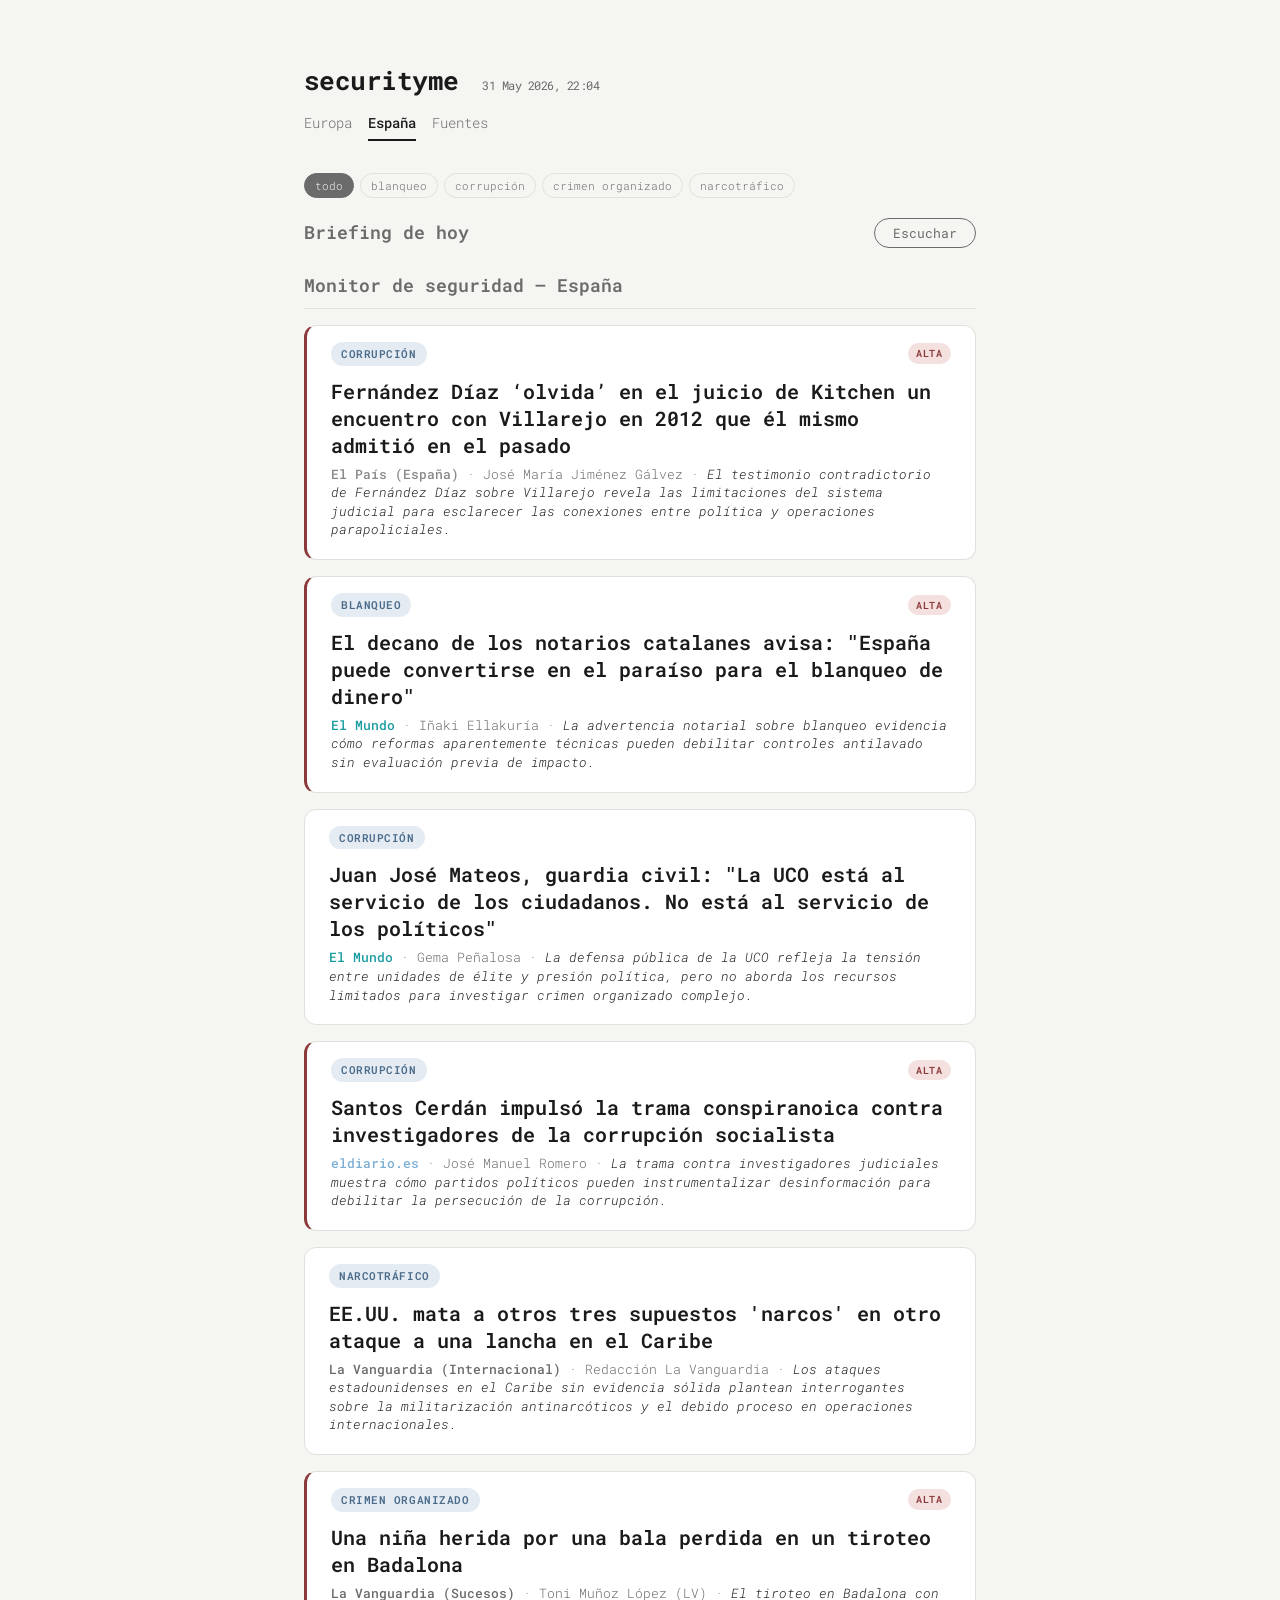
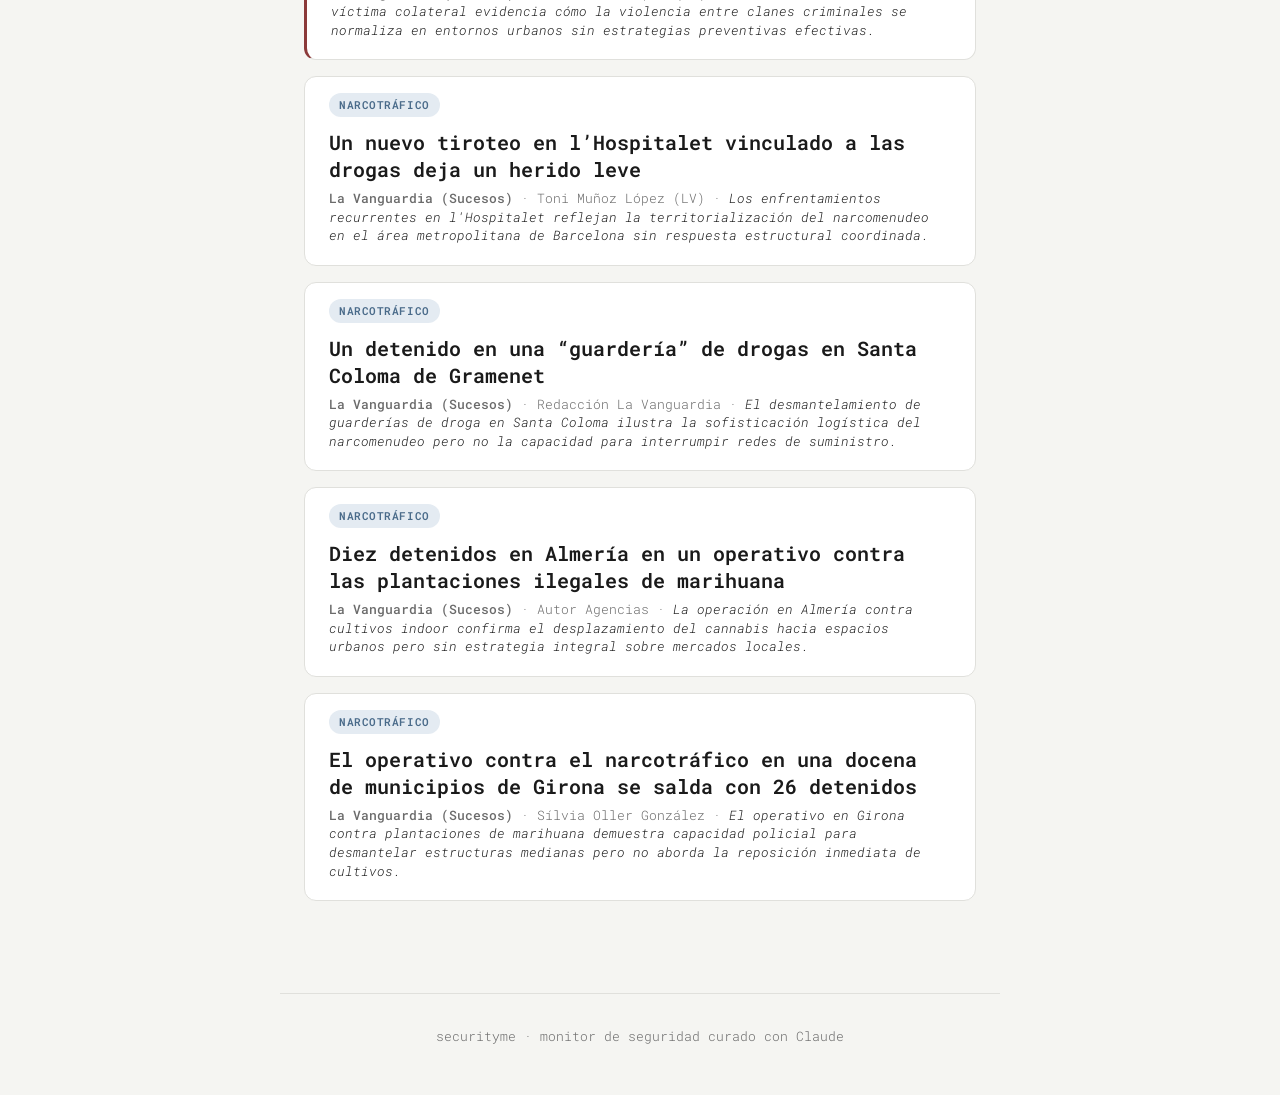
==== commit b110f982: "weekly: 2026-05-31 22:05 UTC" ====
--- a/docs/espana.html
+++ b/docs/espana.html
@@ -13,7 +13,7 @@
 </head>
 <body>
   <header>
-    <h1>securityme <span class="meta">24 May 2026, 22:00</span></h1>
+    <h1>securityme <span class="meta">31 May 2026, 22:04</span></h1>
     <nav class="page-nav">
       <a href="index.html">Europa</a>
       <a href="espana.html" class="active">España</a>
@@ -49,12 +49,72 @@
           <span class="relevance-badge">alta</span>
         </div>
         <h2>
-          <a href="https://www.elmundo.es/espana/2026/05/23/6a11adf0e9cf4a8c798b45b3.html" target="_blank" rel="noopener">Desesperación de alcaldes y candidatos del PSOE ante el 'caso Zapatero': "Es imposible remontar el vuelo con una nube de corrupción"</a>
+          <a href="https://elpais.com/espana/2026-05-31/fernandez-diaz-olvida-en-el-juicio-de-kitchen-un-encuentro-con-villarejo-en-2012-que-el-mismo-admitio-en-el-pasado.html" target="_blank" rel="noopener">Fernández Díaz ‘olvida’ en el juicio de Kitchen un encuentro con Villarejo en 2012 que él mismo admitió en el pasado</a>
+        </h2>
+        <p class="source-reason">
+          <span class="src-label" data-source="El País (España)">El País (España)</span>
+           &middot; José María Jiménez Gálvez
+          &middot; <span class="reason">El testimonio contradictorio de Fernández Díaz sobre Villarejo revela las limitaciones del sistema judicial para esclarecer las conexiones entre política y operaciones parapoliciales.</span>
+        </p>
+      </article>
+      
+      <article class="card card-compact card-high" data-tag="blanqueo">
+        <div class="card-header">
+          <span class="tag">blanqueo</span>
+          <span class="relevance-badge">alta</span>
+        </div>
+        <h2>
+          <a href="https://www.elmundo.es/cataluna/2026/05/31/6a1b2c4fe85ece4c508b45cd.html" target="_blank" rel="noopener">El decano de los notarios catalanes avisa: "España puede convertirse en el paraíso para el blanqueo de dinero"</a>
         </h2>
         <p class="source-reason">
           <span class="src-label" data-source="El Mundo">El Mundo</span>
-           &middot; Lucía Méndez
-          &middot; <span class="reason">El caso amplía el radio de investigación sobre corrupción estructural pero las implicaciones para políticas de seguridad actuales siguen sin definirse claramente.</span>
+           &middot; Iñaki Ellakuría
+          &middot; <span class="reason">La advertencia notarial sobre blanqueo evidencia cómo reformas aparentemente técnicas pueden debilitar controles antilavado sin evaluación previa de impacto.</span>
+        </p>
+      </article>
+      
+      <article class="card card-compact" data-tag="corrupción">
+        <div class="card-header">
+          <span class="tag">corrupción</span>
+          
+        </div>
+        <h2>
+          <a href="https://www.elmundo.es/espana/2026/05/30/6a19c476fdddff083a8b458b.html" target="_blank" rel="noopener">Juan José Mateos, guardia civil: "La UCO está al servicio de los ciudadanos. No está al servicio de los políticos"</a>
+        </h2>
+        <p class="source-reason">
+          <span class="src-label" data-source="El Mundo">El Mundo</span>
+           &middot; Gema Peñalosa
+          &middot; <span class="reason">La defensa pública de la UCO refleja la tensión entre unidades de élite y presión política, pero no aborda los recursos limitados para investigar crimen organizado complejo.</span>
+        </p>
+      </article>
+      
+      <article class="card card-compact card-high" data-tag="corrupción">
+        <div class="card-header">
+          <span class="tag">corrupción</span>
+          <span class="relevance-badge">alta</span>
+        </div>
+        <h2>
+          <a href="https://www.eldiario.es/politica/santos-cerdan-impulso-trama-conspiranoica-investigadores-corrupcion-socialista_1_13261462.html" target="_blank" rel="noopener">Santos Cerdán impulsó la trama conspiranoica contra investigadores de la corrupción socialista</a>
+        </h2>
+        <p class="source-reason">
+          <span class="src-label" data-source="eldiario.es">eldiario.es</span>
+           &middot; José Manuel Romero
+          &middot; <span class="reason">La trama contra investigadores judiciales muestra cómo partidos políticos pueden instrumentalizar desinformación para debilitar la persecución de la corrupción.</span>
+        </p>
+      </article>
+      
+      <article class="card card-compact" data-tag="narcotráfico">
+        <div class="card-header">
+          <span class="tag">narcotráfico</span>
+          
+        </div>
+        <h2>
+          <a href="https://www.lavanguardia.com/internacional/20260531/11552077/ee-uu-mata-otros-tres-supuestos-narcos-ataque-lancha-caribe.html" target="_blank" rel="noopener">EE.UU. mata a otros tres supuestos 'narcos' en otro ataque a una lancha en el Caribe</a>
+        </h2>
+        <p class="source-reason">
+          <span class="src-label" data-source="La Vanguardia (Internacional)">La Vanguardia (Internacional)</span>
+           &middot; Redacción La Vanguardia
+          &middot; <span class="reason">Los ataques estadounidenses en el Caribe sin evidencia sólida plantean interrogantes sobre la militarización antinarcóticos y el debido proceso en operaciones internacionales.</span>
         </p>
       </article>
       
@@ -64,102 +124,72 @@
           <span class="relevance-badge">alta</span>
         </div>
         <h2>
-          <a href="https://www.elmundo.es/espana/2026/05/24/6a10951de4d4d8e6388b4582.html" target="_blank" rel="noopener">Un libro sobre la UCO relata las operaciones desconocidas dela unidad de élite dela Guardia Civil</a>
-        </h2>
-        <p class="source-reason">
-          <span class="src-label" data-source="El Mundo">El Mundo</span>
-           &middot; Juan José Mateos
-          &middot; <span class="reason">La UCO revela operaciones previas no documentadas públicamente, exponiendo gaps en la transparencia sobre capacidades reales de élite contra crimen organizado.</span>
-        </p>
-      </article>
-      
-      <article class="card card-compact" data-tag="terrorismo">
-        <div class="card-header">
-          <span class="tag">terrorismo</span>
-          
-        </div>
-        <h2>
-          <a href="https://www.elmundo.es/espana/2026/05/23/6a117790e85ecec15c8b4588.html" target="_blank" rel="noopener">La Asociación de Víctimas del Terrorismo elige a Lucía Ruiz, testigo del atentado de ETA contra la casa-cuartel de Zaragoza en 1987, como nueva presidenta</a>
-        </h2>
-        <p class="source-reason">
-          <span class="src-label" data-source="El Mundo">El Mundo</span>
-           &middot; Europa Press
-          &middot; <span class="reason">El cambio de liderazgo en AVT llega mientras persisten debates sobre enfoques de memoria versus prevención de radicalización.</span>
-        </p>
-      </article>
-      
-      <article class="card card-compact card-high" data-tag="blanqueo">
-        <div class="card-header">
-          <span class="tag">blanqueo</span>
-          <span class="relevance-badge">alta</span>
-        </div>
-        <h2>
-          <a href="https://www.eldiario.es/politica/juez-mantiene-secreta-parte-investigacion-caso-plus-ultra-dinero-trama-extranjero_1_13242546.html" target="_blank" rel="noopener">El juez mantiene secreta la parte de la investigación del caso Plus Ultra sobre el dinero de la trama en el extranjero</a>
-        </h2>
-        <p class="source-reason">
-          <span class="src-label" data-source="eldiario.es">eldiario.es</span>
-           &middot; Javier Lillo
-          &middot; <span class="reason">La investigación de Plus Ultra mantiene ocultos flujos financieros internacionales, limitando evaluación real de redes de blanqueo transfronterizo.</span>
-        </p>
-      </article>
-      
-      <article class="card card-compact" data-tag="narcotráfico">
-        <div class="card-header">
-          <span class="tag">narcotráfico</span>
-          
-        </div>
-        <h2>
-          <a href="https://www.lavanguardia.com/internacional/20260523/11544977/sindicatos-evo-morales-narcotrafico-llevan-bolivia-borde-colapso.html" target="_blank" rel="noopener">Sindicatos, Evo Morales y el narcotráfico llevan a Bolivia al borde del colapso</a>
-        </h2>
-        <p class="source-reason">
-          <span class="src-label" data-source="La Vanguardia (Internacional)">La Vanguardia (Internacional)</span>
-           &middot; David Dusster Sánchez
-          &middot; <span class="reason">Bolivia evidencia la intersección narcotráfico-inestabilidad política que España monitorea por sus vínculos con rutas de cocaína hacia Europa.</span>
-        </p>
-      </article>
-      
-      <article class="card card-compact" data-tag="crimen organizado">
-        <div class="card-header">
-          <span class="tag">crimen organizado</span>
-          
-        </div>
-        <h2>
-          <a href="https://www.lavanguardia.com/sucesos/20260523/11545774/quince-detenidos-banda-estafo-400-000-euros-mediante-llamadas-simulaban-bancos.html" target="_blank" rel="noopener">Quince detenidos en una banda que estafó 400.000 euros mediante llamadas que simulaban ser bancos</a>
+          <a href="https://www.lavanguardia.com/sucesos/20260531/11552321/nina-herida-bala-perdida-tiroteo-badalona.html" target="_blank" rel="noopener">Una niña herida por una bala perdida en un tiroteo en Badalona</a>
+        </h2>
+        <p class="source-reason">
+          <span class="src-label" data-source="La Vanguardia (Sucesos)">La Vanguardia (Sucesos)</span>
+           &middot; Toni Muñoz López (LV)
+          &middot; <span class="reason">El tiroteo en Badalona con víctima colateral evidencia cómo la violencia entre clanes criminales se normaliza en entornos urbanos sin estrategias preventivas efectivas.</span>
+        </p>
+      </article>
+      
+      <article class="card card-compact" data-tag="narcotráfico">
+        <div class="card-header">
+          <span class="tag">narcotráfico</span>
+          
+        </div>
+        <h2>
+          <a href="https://www.lavanguardia.com/local/baix-llobregat/20260531/11552149/herido-bala-brazo-tiroteo-l-hospitalet.html" target="_blank" rel="noopener">Un nuevo tiroteo en l’Hospitalet vinculado a las drogas deja un herido leve</a>
+        </h2>
+        <p class="source-reason">
+          <span class="src-label" data-source="La Vanguardia (Sucesos)">La Vanguardia (Sucesos)</span>
+           &middot; Toni Muñoz López (LV)
+          &middot; <span class="reason">Los enfrentamientos recurrentes en l'Hospitalet reflejan la territorialización del narcomenudeo en el área metropolitana de Barcelona sin respuesta estructural coordinada.</span>
+        </p>
+      </article>
+      
+      <article class="card card-compact" data-tag="narcotráfico">
+        <div class="card-header">
+          <span class="tag">narcotráfico</span>
+          
+        </div>
+        <h2>
+          <a href="https://www.lavanguardia.com/local/barcelones-nord/20260528/11549942/detenido-guarderia-drogas-santa-coloma-gramenet.html" target="_blank" rel="noopener">Un detenido en una “guardería” de drogas en Santa Coloma de Gramenet</a>
+        </h2>
+        <p class="source-reason">
+          <span class="src-label" data-source="La Vanguardia (Sucesos)">La Vanguardia (Sucesos)</span>
+           &middot; Redacción La Vanguardia
+          &middot; <span class="reason">El desmantelamiento de guarderías de droga en Santa Coloma ilustra la sofisticación logística del narcomenudeo pero no la capacidad para interrumpir redes de suministro.</span>
+        </p>
+      </article>
+      
+      <article class="card card-compact" data-tag="narcotráfico">
+        <div class="card-header">
+          <span class="tag">narcotráfico</span>
+          
+        </div>
+        <h2>
+          <a href="https://www.lavanguardia.com/sucesos/20260526/11547494/diez-detenidos-almeria-operativo-plantaciones-ilegales-marihuana.html" target="_blank" rel="noopener">Diez detenidos en Almería en un operativo contra las plantaciones ilegales de marihuana</a>
         </h2>
         <p class="source-reason">
           <span class="src-label" data-source="La Vanguardia (Sucesos)">La Vanguardia (Sucesos)</span>
            &middot; Autor Agencias
-          &middot; <span class="reason">La red de estafas bancarias telefónicas revela sofisticación creciente del fraude organizado pero sin datos sobre vínculos con lavado de activos.</span>
-        </p>
-      </article>
-      
-      <article class="card card-compact card-high" data-tag="narcotráfico">
-        <div class="card-header">
-          <span class="tag">narcotráfico</span>
-          <span class="relevance-badge">alta</span>
-        </div>
-        <h2>
-          <a href="https://www.lavanguardia.com/local/baix-llobregat/20260521/11544421/detenido-corbera-llobregat-narcotraficante-buscado-francia.html" target="_blank" rel="noopener">Detenido en Corbera de Llobregat un narcotraficante buscado por Francia</a>
-        </h2>
-        <p class="source-reason">
-          <span class="src-label" data-source="La Vanguardia (Sucesos)">La Vanguardia (Sucesos)</span>
-           &middot; EFE EFE
-          &middot; <span class="reason">La detención del narcotraficante franco-español confirma Barcelona como hub regional pero no aclara capacidad real de desarticulación de redes.</span>
-        </p>
-      </article>
-      
-      <article class="card card-compact card-high" data-tag="narcotráfico">
-        <div class="card-header">
-          <span class="tag">narcotráfico</span>
-          <span class="relevance-badge">alta</span>
-        </div>
-        <h2>
-          <a href="https://www.lavanguardia.com/politica/20260519/11542163/disparos-policia-operacion-antidroga-nave-narcolanchas-malaga.html" target="_blank" rel="noopener">Disparos contra la policía en una operación antidroga en una nave de narcolanchas de Málaga</a>
-        </h2>
-        <p class="source-reason">
-          <span class="src-label" data-source="La Vanguardia (Sucesos)">La Vanguardia (Sucesos)</span>
-           &middot; Autor Agencias
-          &middot; <span class="reason">Los disparos contra policía en operación antidroga muestran escalada de violencia, pero Marlaska evita cuantificar recursos reales para combatir narcolanchas.</span>
+          &middot; <span class="reason">La operación en Almería contra cultivos indoor confirma el desplazamiento del cannabis hacia espacios urbanos pero sin estrategia integral sobre mercados locales.</span>
+        </p>
+      </article>
+      
+      <article class="card card-compact" data-tag="narcotráfico">
+        <div class="card-header">
+          <span class="tag">narcotráfico</span>
+          
+        </div>
+        <h2>
+          <a href="https://www.lavanguardia.com/local/girona/20260526/11547430/mossos-desmantelan-red-cultivo-marihuana-trafico-drogas-base-girona.html" target="_blank" rel="noopener">El operativo contra el narcotráfico en una docena de municipios de Girona se salda con 26 detenidos</a>
+        </h2>
+        <p class="source-reason">
+          <span class="src-label" data-source="La Vanguardia (Sucesos)">La Vanguardia (Sucesos)</span>
+           &middot; Sílvia Oller González
+          &middot; <span class="reason">El operativo en Girona contra plantaciones de marihuana demuestra capacidad policial para desmantelar estructuras medianas pero no aborda la reposición inmediata de cultivos.</span>
         </p>
       </article>
       
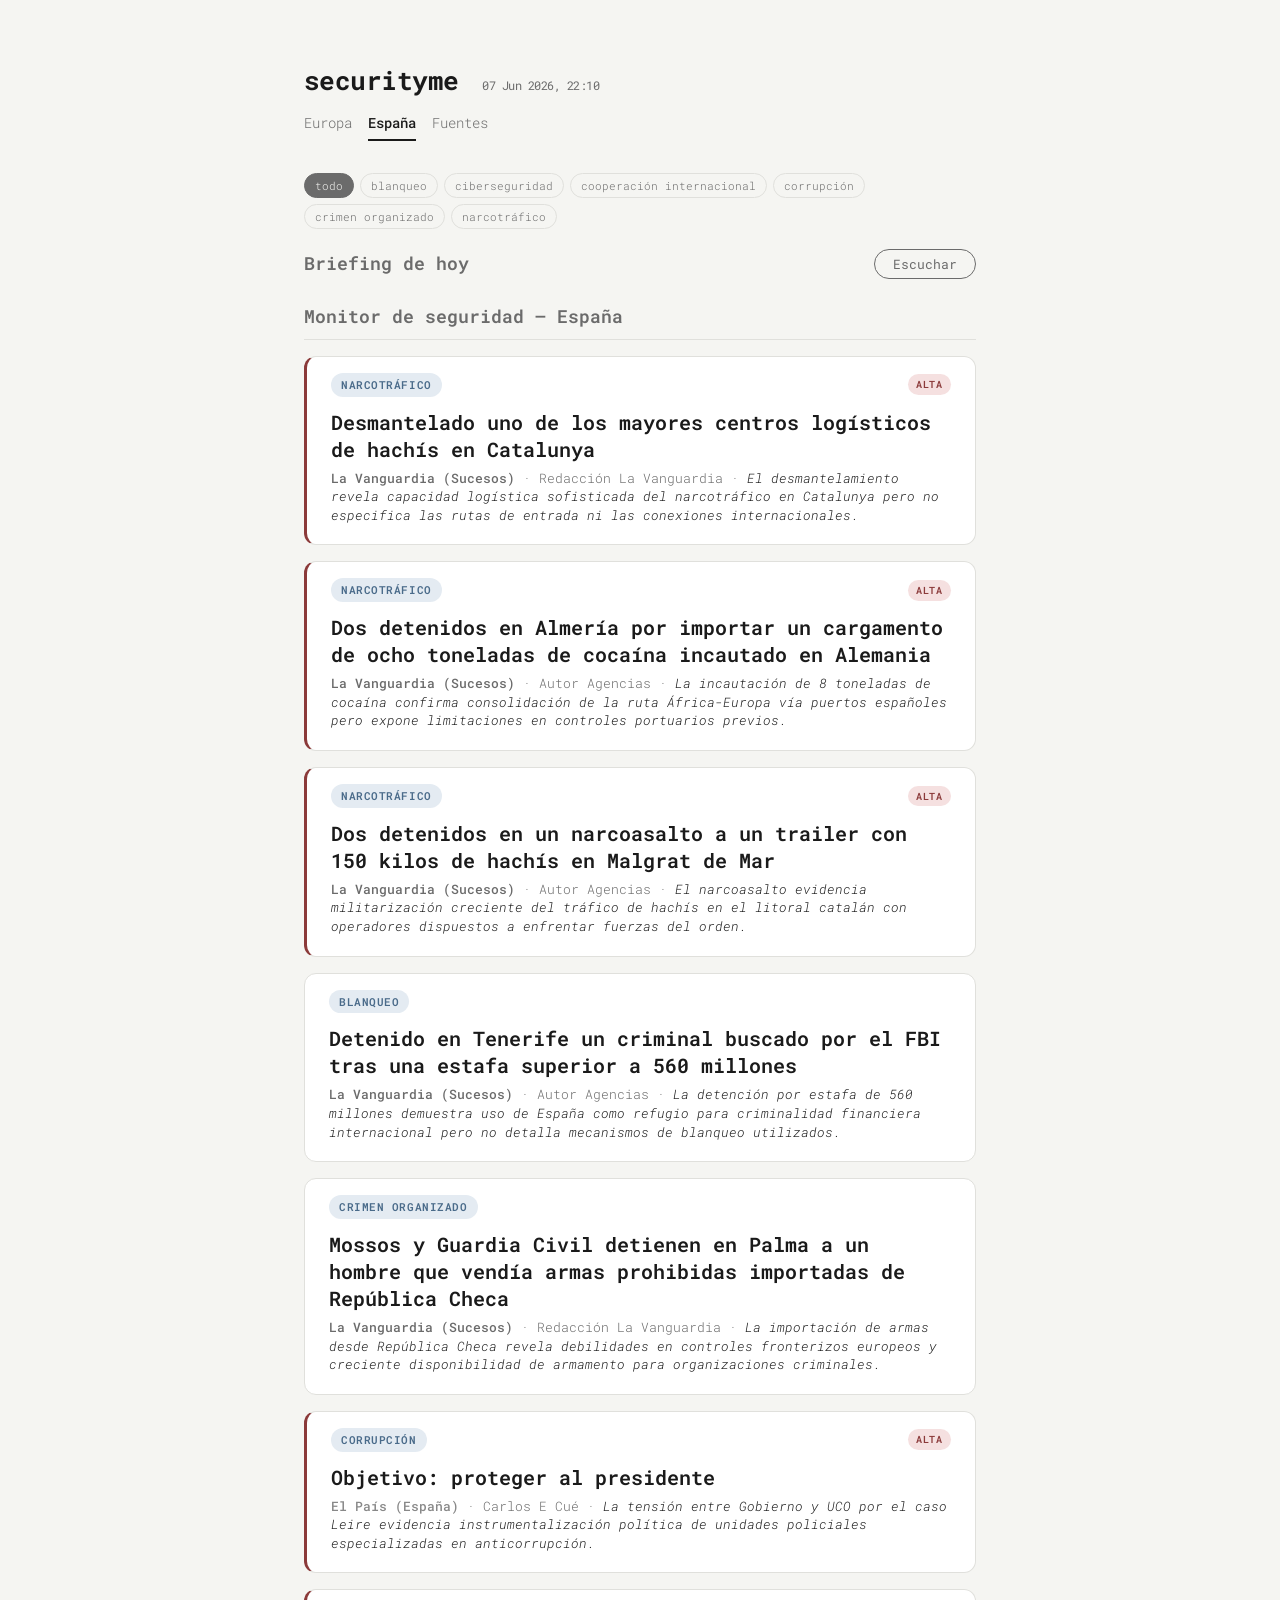
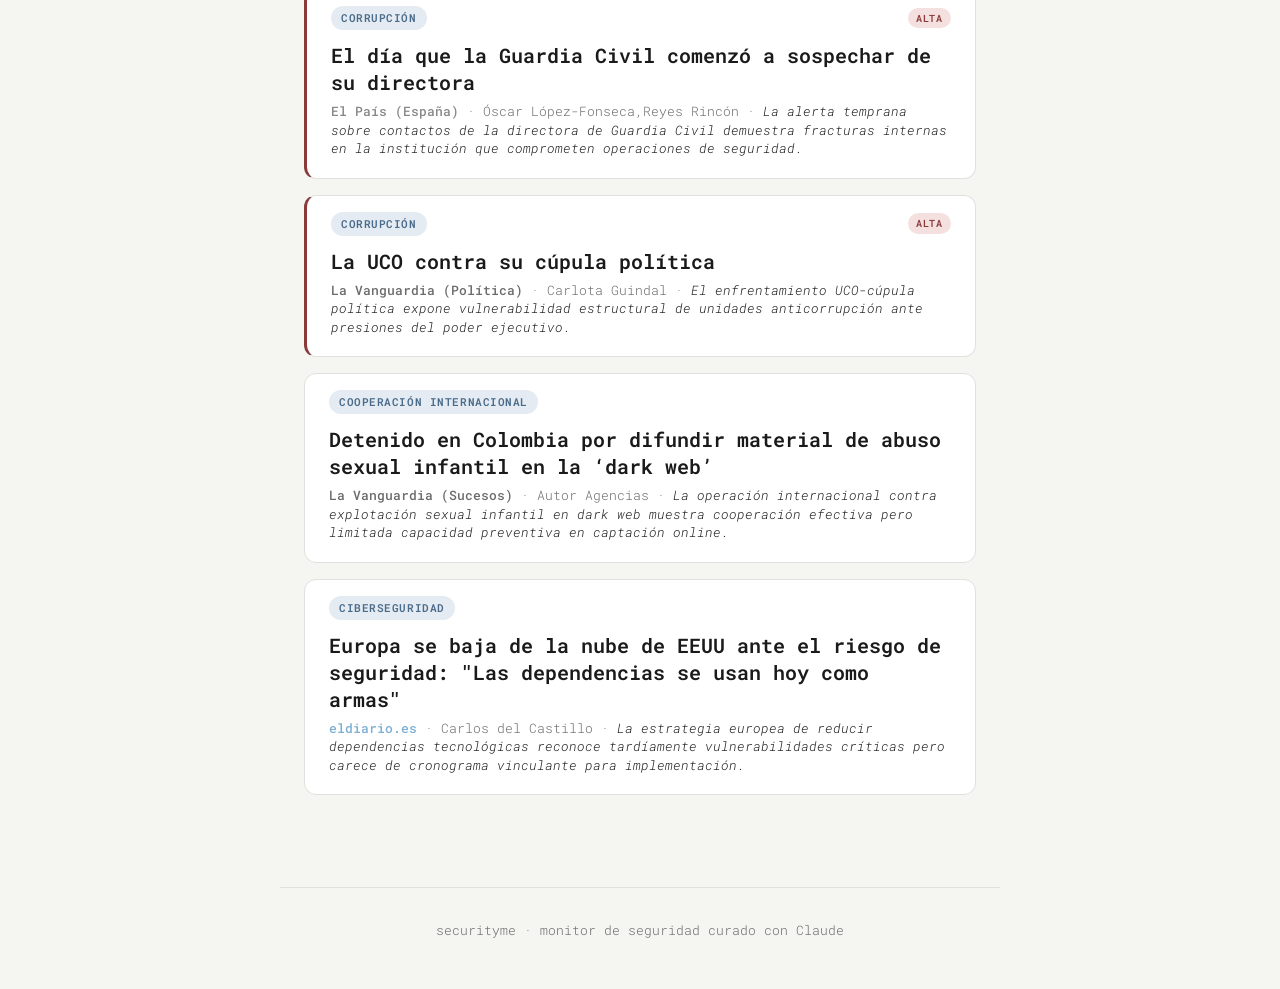
==== commit e6843c32: "weekly: 2026-06-07 22:10 UTC" ====
--- a/docs/espana.html
+++ b/docs/espana.html
@@ -13,7 +13,7 @@
 </head>
 <body>
   <header>
-    <h1>securityme <span class="meta">31 May 2026, 22:04</span></h1>
+    <h1>securityme <span class="meta">07 Jun 2026, 22:10</span></h1>
     <nav class="page-nav">
       <a href="index.html">Europa</a>
       <a href="espana.html" class="active">España</a>
@@ -43,48 +43,108 @@
     <section>
       <h2 class="section-title">Monitor de seguridad — España</h2>
       
+      <article class="card card-compact card-high" data-tag="narcotráfico">
+        <div class="card-header">
+          <span class="tag">narcotráfico</span>
+          <span class="relevance-badge">alta</span>
+        </div>
+        <h2>
+          <a href="https://www.lavanguardia.com/sucesos/20260606/11557986/desmantelado-mayores-centros-logisticos-hachis-catalunya.html" target="_blank" rel="noopener">Desmantelado uno de los mayores centros logísticos de hachís en Catalunya</a>
+        </h2>
+        <p class="source-reason">
+          <span class="src-label" data-source="La Vanguardia (Sucesos)">La Vanguardia (Sucesos)</span>
+           &middot; Redacción La Vanguardia
+          &middot; <span class="reason">El desmantelamiento revela capacidad logística sofisticada del narcotráfico en Catalunya pero no especifica las rutas de entrada ni las conexiones internacionales.</span>
+        </p>
+      </article>
+      
+      <article class="card card-compact card-high" data-tag="narcotráfico">
+        <div class="card-header">
+          <span class="tag">narcotráfico</span>
+          <span class="relevance-badge">alta</span>
+        </div>
+        <h2>
+          <a href="https://www.lavanguardia.com/sucesos/20260603/11554866/dos-detenidos-almeria-importar-cargamento-ocho-toneladas-cocaina-incautado-alemania.html" target="_blank" rel="noopener">Dos detenidos en Almería por importar un cargamento de ocho toneladas de cocaína incautado en Alemania</a>
+        </h2>
+        <p class="source-reason">
+          <span class="src-label" data-source="La Vanguardia (Sucesos)">La Vanguardia (Sucesos)</span>
+           &middot; Autor Agencias
+          &middot; <span class="reason">La incautación de 8 toneladas de cocaína confirma consolidación de la ruta África-Europa vía puertos españoles pero expone limitaciones en controles portuarios previos.</span>
+        </p>
+      </article>
+      
+      <article class="card card-compact card-high" data-tag="narcotráfico">
+        <div class="card-header">
+          <span class="tag">narcotráfico</span>
+          <span class="relevance-badge">alta</span>
+        </div>
+        <h2>
+          <a href="https://www.lavanguardia.com/local/maresme/20260603/11554608/dos-detenidos-narcoasalto-trailer-150-kilos-hachis-malgrat-mar.html" target="_blank" rel="noopener">Dos detenidos en un narcoasalto a un trailer con 150 kilos de hachís en Malgrat de Mar</a>
+        </h2>
+        <p class="source-reason">
+          <span class="src-label" data-source="La Vanguardia (Sucesos)">La Vanguardia (Sucesos)</span>
+           &middot; Autor Agencias
+          &middot; <span class="reason">El narcoasalto evidencia militarización creciente del tráfico de hachís en el litoral catalán con operadores dispuestos a enfrentar fuerzas del orden.</span>
+        </p>
+      </article>
+      
+      <article class="card card-compact" data-tag="blanqueo">
+        <div class="card-header">
+          <span class="tag">blanqueo</span>
+          
+        </div>
+        <h2>
+          <a href="https://www.lavanguardia.com/sucesos/20260604/11555921/guardia-civil-detiene-criminal-buscado-fbi-estafa-superior-millones.html" target="_blank" rel="noopener">Detenido en Tenerife un criminal buscado por el FBI tras una estafa superior a 560 millones</a>
+        </h2>
+        <p class="source-reason">
+          <span class="src-label" data-source="La Vanguardia (Sucesos)">La Vanguardia (Sucesos)</span>
+           &middot; Autor Agencias
+          &middot; <span class="reason">La detención por estafa de 560 millones demuestra uso de España como refugio para criminalidad financiera internacional pero no detalla mecanismos de blanqueo utilizados.</span>
+        </p>
+      </article>
+      
+      <article class="card card-compact" data-tag="crimen organizado">
+        <div class="card-header">
+          <span class="tag">crimen organizado</span>
+          
+        </div>
+        <h2>
+          <a href="https://www.lavanguardia.com/local/baleares/20260605/11556655/mossos-guardia-civil-detienen-palma-hombre-vendia-armas-prohibidas-importadas-republica-checa.html" target="_blank" rel="noopener">Mossos y Guardia Civil detienen en Palma a un hombre que vendía armas prohibidas importadas de República Checa</a>
+        </h2>
+        <p class="source-reason">
+          <span class="src-label" data-source="La Vanguardia (Sucesos)">La Vanguardia (Sucesos)</span>
+           &middot; Redacción La Vanguardia
+          &middot; <span class="reason">La importación de armas desde República Checa revela debilidades en controles fronterizos europeos y creciente disponibilidad de armamento para organizaciones criminales.</span>
+        </p>
+      </article>
+      
       <article class="card card-compact card-high" data-tag="corrupción">
         <div class="card-header">
           <span class="tag">corrupción</span>
           <span class="relevance-badge">alta</span>
         </div>
         <h2>
-          <a href="https://elpais.com/espana/2026-05-31/fernandez-diaz-olvida-en-el-juicio-de-kitchen-un-encuentro-con-villarejo-en-2012-que-el-mismo-admitio-en-el-pasado.html" target="_blank" rel="noopener">Fernández Díaz ‘olvida’ en el juicio de Kitchen un encuentro con Villarejo en 2012 que él mismo admitió en el pasado</a>
+          <a href="https://elpais.com/espana/2026-06-07/objetivo-proteger-al-presidente.html" target="_blank" rel="noopener">Objetivo: proteger al presidente</a>
         </h2>
         <p class="source-reason">
           <span class="src-label" data-source="El País (España)">El País (España)</span>
-           &middot; José María Jiménez Gálvez
-          &middot; <span class="reason">El testimonio contradictorio de Fernández Díaz sobre Villarejo revela las limitaciones del sistema judicial para esclarecer las conexiones entre política y operaciones parapoliciales.</span>
-        </p>
-      </article>
-      
-      <article class="card card-compact card-high" data-tag="blanqueo">
-        <div class="card-header">
-          <span class="tag">blanqueo</span>
-          <span class="relevance-badge">alta</span>
-        </div>
-        <h2>
-          <a href="https://www.elmundo.es/cataluna/2026/05/31/6a1b2c4fe85ece4c508b45cd.html" target="_blank" rel="noopener">El decano de los notarios catalanes avisa: "España puede convertirse en el paraíso para el blanqueo de dinero"</a>
-        </h2>
-        <p class="source-reason">
-          <span class="src-label" data-source="El Mundo">El Mundo</span>
-           &middot; Iñaki Ellakuría
-          &middot; <span class="reason">La advertencia notarial sobre blanqueo evidencia cómo reformas aparentemente técnicas pueden debilitar controles antilavado sin evaluación previa de impacto.</span>
-        </p>
-      </article>
-      
-      <article class="card card-compact" data-tag="corrupción">
+           &middot; Carlos E Cué
+          &middot; <span class="reason">La tensión entre Gobierno y UCO por el caso Leire evidencia instrumentalización política de unidades policiales especializadas en anticorrupción.</span>
+        </p>
+      </article>
+      
+      <article class="card card-compact card-high" data-tag="corrupción">
         <div class="card-header">
           <span class="tag">corrupción</span>
-          
-        </div>
-        <h2>
-          <a href="https://www.elmundo.es/espana/2026/05/30/6a19c476fdddff083a8b458b.html" target="_blank" rel="noopener">Juan José Mateos, guardia civil: "La UCO está al servicio de los ciudadanos. No está al servicio de los políticos"</a>
-        </h2>
-        <p class="source-reason">
-          <span class="src-label" data-source="El Mundo">El Mundo</span>
-           &middot; Gema Peñalosa
-          &middot; <span class="reason">La defensa pública de la UCO refleja la tensión entre unidades de élite y presión política, pero no aborda los recursos limitados para investigar crimen organizado complejo.</span>
+          <span class="relevance-badge">alta</span>
+        </div>
+        <h2>
+          <a href="https://elpais.com/espana/2026-06-07/el-dia-que-la-guardia-civil-comenzo-a-sospechar-de-su-directora.html" target="_blank" rel="noopener">El día que la Guardia Civil comenzó a sospechar de su directora</a>
+        </h2>
+        <p class="source-reason">
+          <span class="src-label" data-source="El País (España)">El País (España)</span>
+           &middot; Óscar López-Fonseca,Reyes Rincón
+          &middot; <span class="reason">La alerta temprana sobre contactos de la directora de Guardia Civil demuestra fracturas internas en la institución que comprometen operaciones de seguridad.</span>
         </p>
       </article>
       
@@ -94,102 +154,42 @@
           <span class="relevance-badge">alta</span>
         </div>
         <h2>
-          <a href="https://www.eldiario.es/politica/santos-cerdan-impulso-trama-conspiranoica-investigadores-corrupcion-socialista_1_13261462.html" target="_blank" rel="noopener">Santos Cerdán impulsó la trama conspiranoica contra investigadores de la corrupción socialista</a>
+          <a href="https://www.lavanguardia.com/politica/20260607/11558053/uco-cupula-politica.html" target="_blank" rel="noopener">La UCO contra su cúpula política</a>
+        </h2>
+        <p class="source-reason">
+          <span class="src-label" data-source="La Vanguardia (Política)">La Vanguardia (Política)</span>
+           &middot; Carlota Guindal
+          &middot; <span class="reason">El enfrentamiento UCO-cúpula política expone vulnerabilidad estructural de unidades anticorrupción ante presiones del poder ejecutivo.</span>
+        </p>
+      </article>
+      
+      <article class="card card-compact" data-tag="cooperación internacional">
+        <div class="card-header">
+          <span class="tag">cooperación internacional</span>
+          
+        </div>
+        <h2>
+          <a href="https://www.lavanguardia.com/sucesos/20260604/11555672/abusoi-sexual-menores-detenido-dark-web-colombia.html" target="_blank" rel="noopener">Detenido en Colombia por difundir material de abuso sexual infantil en la ‘dark web’</a>
+        </h2>
+        <p class="source-reason">
+          <span class="src-label" data-source="La Vanguardia (Sucesos)">La Vanguardia (Sucesos)</span>
+           &middot; Autor Agencias
+          &middot; <span class="reason">La operación internacional contra explotación sexual infantil en dark web muestra cooperación efectiva pero limitada capacidad preventiva en captación online.</span>
+        </p>
+      </article>
+      
+      <article class="card card-compact" data-tag="ciberseguridad">
+        <div class="card-header">
+          <span class="tag">ciberseguridad</span>
+          
+        </div>
+        <h2>
+          <a href="https://www.eldiario.es/tecnologia/europa-baja-nube-eeuu-riesgo-seguridad-dependencias-hoy-armas_1_13272560.html" target="_blank" rel="noopener">Europa se baja de la nube de EEUU ante el riesgo de seguridad: "Las dependencias se usan hoy como armas"</a>
         </h2>
         <p class="source-reason">
           <span class="src-label" data-source="eldiario.es">eldiario.es</span>
-           &middot; José Manuel Romero
-          &middot; <span class="reason">La trama contra investigadores judiciales muestra cómo partidos políticos pueden instrumentalizar desinformación para debilitar la persecución de la corrupción.</span>
-        </p>
-      </article>
-      
-      <article class="card card-compact" data-tag="narcotráfico">
-        <div class="card-header">
-          <span class="tag">narcotráfico</span>
-          
-        </div>
-        <h2>
-          <a href="https://www.lavanguardia.com/internacional/20260531/11552077/ee-uu-mata-otros-tres-supuestos-narcos-ataque-lancha-caribe.html" target="_blank" rel="noopener">EE.UU. mata a otros tres supuestos 'narcos' en otro ataque a una lancha en el Caribe</a>
-        </h2>
-        <p class="source-reason">
-          <span class="src-label" data-source="La Vanguardia (Internacional)">La Vanguardia (Internacional)</span>
-           &middot; Redacción La Vanguardia
-          &middot; <span class="reason">Los ataques estadounidenses en el Caribe sin evidencia sólida plantean interrogantes sobre la militarización antinarcóticos y el debido proceso en operaciones internacionales.</span>
-        </p>
-      </article>
-      
-      <article class="card card-compact card-high" data-tag="crimen organizado">
-        <div class="card-header">
-          <span class="tag">crimen organizado</span>
-          <span class="relevance-badge">alta</span>
-        </div>
-        <h2>
-          <a href="https://www.lavanguardia.com/sucesos/20260531/11552321/nina-herida-bala-perdida-tiroteo-badalona.html" target="_blank" rel="noopener">Una niña herida por una bala perdida en un tiroteo en Badalona</a>
-        </h2>
-        <p class="source-reason">
-          <span class="src-label" data-source="La Vanguardia (Sucesos)">La Vanguardia (Sucesos)</span>
-           &middot; Toni Muñoz López (LV)
-          &middot; <span class="reason">El tiroteo en Badalona con víctima colateral evidencia cómo la violencia entre clanes criminales se normaliza en entornos urbanos sin estrategias preventivas efectivas.</span>
-        </p>
-      </article>
-      
-      <article class="card card-compact" data-tag="narcotráfico">
-        <div class="card-header">
-          <span class="tag">narcotráfico</span>
-          
-        </div>
-        <h2>
-          <a href="https://www.lavanguardia.com/local/baix-llobregat/20260531/11552149/herido-bala-brazo-tiroteo-l-hospitalet.html" target="_blank" rel="noopener">Un nuevo tiroteo en l’Hospitalet vinculado a las drogas deja un herido leve</a>
-        </h2>
-        <p class="source-reason">
-          <span class="src-label" data-source="La Vanguardia (Sucesos)">La Vanguardia (Sucesos)</span>
-           &middot; Toni Muñoz López (LV)
-          &middot; <span class="reason">Los enfrentamientos recurrentes en l'Hospitalet reflejan la territorialización del narcomenudeo en el área metropolitana de Barcelona sin respuesta estructural coordinada.</span>
-        </p>
-      </article>
-      
-      <article class="card card-compact" data-tag="narcotráfico">
-        <div class="card-header">
-          <span class="tag">narcotráfico</span>
-          
-        </div>
-        <h2>
-          <a href="https://www.lavanguardia.com/local/barcelones-nord/20260528/11549942/detenido-guarderia-drogas-santa-coloma-gramenet.html" target="_blank" rel="noopener">Un detenido en una “guardería” de drogas en Santa Coloma de Gramenet</a>
-        </h2>
-        <p class="source-reason">
-          <span class="src-label" data-source="La Vanguardia (Sucesos)">La Vanguardia (Sucesos)</span>
-           &middot; Redacción La Vanguardia
-          &middot; <span class="reason">El desmantelamiento de guarderías de droga en Santa Coloma ilustra la sofisticación logística del narcomenudeo pero no la capacidad para interrumpir redes de suministro.</span>
-        </p>
-      </article>
-      
-      <article class="card card-compact" data-tag="narcotráfico">
-        <div class="card-header">
-          <span class="tag">narcotráfico</span>
-          
-        </div>
-        <h2>
-          <a href="https://www.lavanguardia.com/sucesos/20260526/11547494/diez-detenidos-almeria-operativo-plantaciones-ilegales-marihuana.html" target="_blank" rel="noopener">Diez detenidos en Almería en un operativo contra las plantaciones ilegales de marihuana</a>
-        </h2>
-        <p class="source-reason">
-          <span class="src-label" data-source="La Vanguardia (Sucesos)">La Vanguardia (Sucesos)</span>
-           &middot; Autor Agencias
-          &middot; <span class="reason">La operación en Almería contra cultivos indoor confirma el desplazamiento del cannabis hacia espacios urbanos pero sin estrategia integral sobre mercados locales.</span>
-        </p>
-      </article>
-      
-      <article class="card card-compact" data-tag="narcotráfico">
-        <div class="card-header">
-          <span class="tag">narcotráfico</span>
-          
-        </div>
-        <h2>
-          <a href="https://www.lavanguardia.com/local/girona/20260526/11547430/mossos-desmantelan-red-cultivo-marihuana-trafico-drogas-base-girona.html" target="_blank" rel="noopener">El operativo contra el narcotráfico en una docena de municipios de Girona se salda con 26 detenidos</a>
-        </h2>
-        <p class="source-reason">
-          <span class="src-label" data-source="La Vanguardia (Sucesos)">La Vanguardia (Sucesos)</span>
-           &middot; Sílvia Oller González
-          &middot; <span class="reason">El operativo en Girona contra plantaciones de marihuana demuestra capacidad policial para desmantelar estructuras medianas pero no aborda la reposición inmediata de cultivos.</span>
+           &middot; Carlos del Castillo
+          &middot; <span class="reason">La estrategia europea de reducir dependencias tecnológicas reconoce tardíamente vulnerabilidades críticas pero carece de cronograma vinculante para implementación.</span>
         </p>
       </article>
       
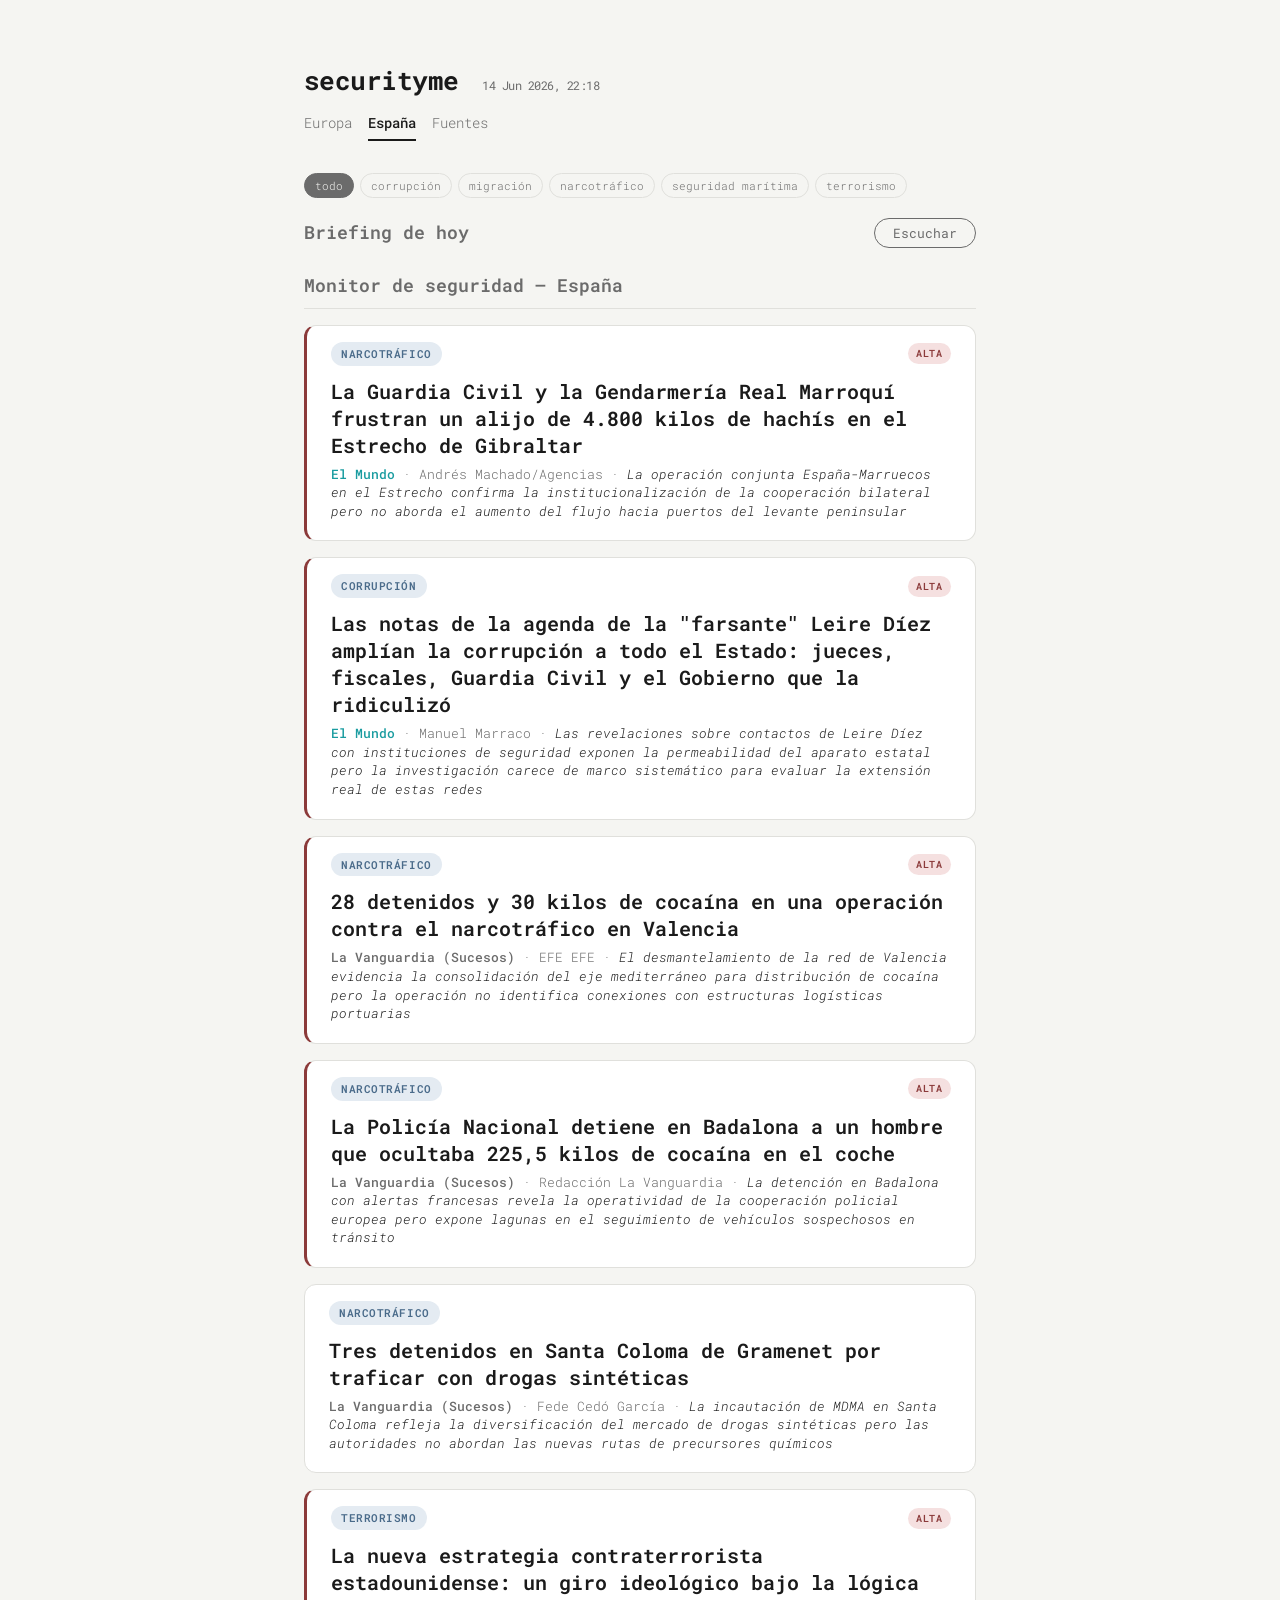
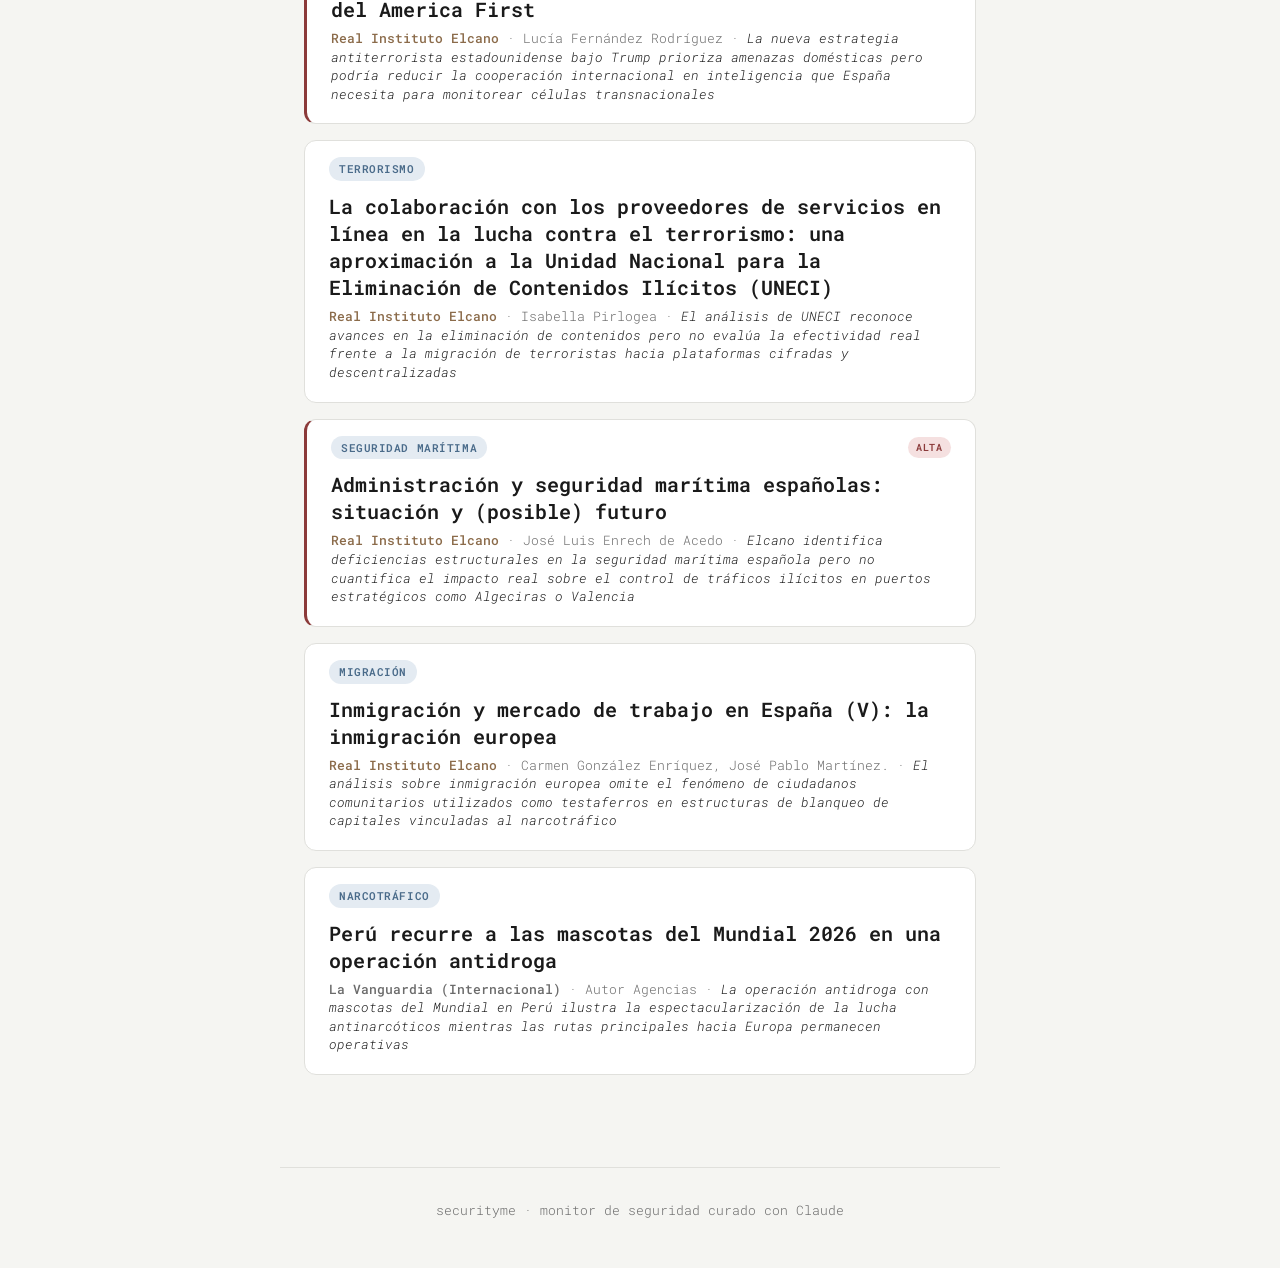
==== commit b25f3d72: "weekly: 2026-06-14 22:19 UTC" ====
--- a/docs/espana.html
+++ b/docs/espana.html
@@ -13,7 +13,7 @@
 </head>
 <body>
   <header>
-    <h1>securityme <span class="meta">07 Jun 2026, 22:10</span></h1>
+    <h1>securityme <span class="meta">14 Jun 2026, 22:18</span></h1>
     <nav class="page-nav">
       <a href="index.html">Europa</a>
       <a href="espana.html" class="active">España</a>
@@ -49,147 +49,147 @@
           <span class="relevance-badge">alta</span>
         </div>
         <h2>
-          <a href="https://www.lavanguardia.com/sucesos/20260606/11557986/desmantelado-mayores-centros-logisticos-hachis-catalunya.html" target="_blank" rel="noopener">Desmantelado uno de los mayores centros logísticos de hachís en Catalunya</a>
+          <a href="https://www.elmundo.es/andalucia/2026/06/13/6a2d12bee9cf4a84508b45a5.html" target="_blank" rel="noopener">La Guardia Civil y la Gendarmería Real Marroquí frustran un alijo de 4.800 kilos de hachís en el Estrecho de Gibraltar</a>
+        </h2>
+        <p class="source-reason">
+          <span class="src-label" data-source="El Mundo">El Mundo</span>
+           &middot; Andrés Machado/Agencias
+          &middot; <span class="reason">La operación conjunta España-Marruecos en el Estrecho confirma la institucionalización de la cooperación bilateral pero no aborda el aumento del flujo hacia puertos del levante peninsular</span>
+        </p>
+      </article>
+      
+      <article class="card card-compact card-high" data-tag="corrupción">
+        <div class="card-header">
+          <span class="tag">corrupción</span>
+          <span class="relevance-badge">alta</span>
+        </div>
+        <h2>
+          <a href="https://www.elmundo.es/espana/2026/06/13/6a2d7a06e9cf4aae3d8b4581.html" target="_blank" rel="noopener">Las notas de la agenda de la "farsante" Leire Díez amplían la corrupción a todo el Estado: jueces, fiscales, Guardia Civil y el Gobierno que la ridiculizó</a>
+        </h2>
+        <p class="source-reason">
+          <span class="src-label" data-source="El Mundo">El Mundo</span>
+           &middot; Manuel Marraco
+          &middot; <span class="reason">Las revelaciones sobre contactos de Leire Díez con instituciones de seguridad exponen la permeabilidad del aparato estatal pero la investigación carece de marco sistemático para evaluar la extensión real de estas redes</span>
+        </p>
+      </article>
+      
+      <article class="card card-compact card-high" data-tag="narcotráfico">
+        <div class="card-header">
+          <span class="tag">narcotráfico</span>
+          <span class="relevance-badge">alta</span>
+        </div>
+        <h2>
+          <a href="https://www.lavanguardia.com/local/valencia/20260613/11564017/28-detenidos-30-kilos-cocaina-operacion-narcotrafico-valencia.html" target="_blank" rel="noopener">28 detenidos y 30 kilos de cocaína en una operación contra el narcotráfico en Valencia</a>
+        </h2>
+        <p class="source-reason">
+          <span class="src-label" data-source="La Vanguardia (Sucesos)">La Vanguardia (Sucesos)</span>
+           &middot; EFE EFE
+          &middot; <span class="reason">El desmantelamiento de la red de Valencia evidencia la consolidación del eje mediterráneo para distribución de cocaína pero la operación no identifica conexiones con estructuras logísticas portuarias</span>
+        </p>
+      </article>
+      
+      <article class="card card-compact card-high" data-tag="narcotráfico">
+        <div class="card-header">
+          <span class="tag">narcotráfico</span>
+          <span class="relevance-badge">alta</span>
+        </div>
+        <h2>
+          <a href="https://www.lavanguardia.com/local/barcelones-nord/20260612/11563457/policia-nacional-detiene-badalona-hombre-ocultaba-225-5-kilos-cocaina-coche.html" target="_blank" rel="noopener">La Policía Nacional detiene en Badalona a un hombre que ocultaba 225,5 kilos de cocaína en el coche</a>
         </h2>
         <p class="source-reason">
           <span class="src-label" data-source="La Vanguardia (Sucesos)">La Vanguardia (Sucesos)</span>
            &middot; Redacción La Vanguardia
-          &middot; <span class="reason">El desmantelamiento revela capacidad logística sofisticada del narcotráfico en Catalunya pero no especifica las rutas de entrada ni las conexiones internacionales.</span>
-        </p>
-      </article>
-      
-      <article class="card card-compact card-high" data-tag="narcotráfico">
-        <div class="card-header">
-          <span class="tag">narcotráfico</span>
-          <span class="relevance-badge">alta</span>
-        </div>
-        <h2>
-          <a href="https://www.lavanguardia.com/sucesos/20260603/11554866/dos-detenidos-almeria-importar-cargamento-ocho-toneladas-cocaina-incautado-alemania.html" target="_blank" rel="noopener">Dos detenidos en Almería por importar un cargamento de ocho toneladas de cocaína incautado en Alemania</a>
+          &middot; <span class="reason">La detención en Badalona con alertas francesas revela la operatividad de la cooperación policial europea pero expone lagunas en el seguimiento de vehículos sospechosos en tránsito</span>
+        </p>
+      </article>
+      
+      <article class="card card-compact" data-tag="narcotráfico">
+        <div class="card-header">
+          <span class="tag">narcotráfico</span>
+          
+        </div>
+        <h2>
+          <a href="https://www.lavanguardia.com/local/barcelones-nord/20260611/11562486/tres-detenidos-santa-coloma-gramenet-traficar-drogas-sinteticas.html" target="_blank" rel="noopener">Tres detenidos en Santa Coloma de Gramenet por traficar con drogas sintéticas</a>
         </h2>
         <p class="source-reason">
           <span class="src-label" data-source="La Vanguardia (Sucesos)">La Vanguardia (Sucesos)</span>
+           &middot; Fede Cedó García
+          &middot; <span class="reason">La incautación de MDMA en Santa Coloma refleja la diversificación del mercado de drogas sintéticas pero las autoridades no abordan las nuevas rutas de precursores químicos</span>
+        </p>
+      </article>
+      
+      <article class="card card-compact card-high" data-tag="terrorismo">
+        <div class="card-header">
+          <span class="tag">terrorismo</span>
+          <span class="relevance-badge">alta</span>
+        </div>
+        <h2>
+          <a href="https://www.realinstitutoelcano.org/comentarios/la-nueva-estrategia-contraterrorista-estadounidense-un-giro-ideologico-bajo-la-logica-del-america-first/" target="_blank" rel="noopener">La nueva estrategia contraterrorista estadounidense: un giro ideológico bajo la lógica del America First</a>
+        </h2>
+        <p class="source-reason">
+          <span class="src-label" data-source="Real Instituto Elcano">Real Instituto Elcano</span>
+           &middot; Lucía Fernández Rodríguez
+          &middot; <span class="reason">La nueva estrategia antiterrorista estadounidense bajo Trump prioriza amenazas domésticas pero podría reducir la cooperación internacional en inteligencia que España necesita para monitorear células transnacionales</span>
+        </p>
+      </article>
+      
+      <article class="card card-compact" data-tag="terrorismo">
+        <div class="card-header">
+          <span class="tag">terrorismo</span>
+          
+        </div>
+        <h2>
+          <a href="https://www.realinstitutoelcano.org/analisis/la-colaboracion-con-los-proveedores-de-servicios-en-linea-en-la-lucha-contra-el-terrorismo-una-aproximacion-a-la-unidad-nacional-para-la-eliminacion-de-contenidos-ilicitos-uneci/" target="_blank" rel="noopener">La colaboración con los proveedores de servicios en línea en la lucha contra el terrorismo: una aproximación a la Unidad Nacional para la Eliminación de Contenidos Ilícitos (UNECI)</a>
+        </h2>
+        <p class="source-reason">
+          <span class="src-label" data-source="Real Instituto Elcano">Real Instituto Elcano</span>
+           &middot; Isabella Pirlogea
+          &middot; <span class="reason">El análisis de UNECI reconoce avances en la eliminación de contenidos pero no evalúa la efectividad real frente a la migración de terroristas hacia plataformas cifradas y descentralizadas</span>
+        </p>
+      </article>
+      
+      <article class="card card-compact card-high" data-tag="seguridad marítima">
+        <div class="card-header">
+          <span class="tag">seguridad marítima</span>
+          <span class="relevance-badge">alta</span>
+        </div>
+        <h2>
+          <a href="https://www.realinstitutoelcano.org/analisis/administracion-y-seguridad-maritima-espanolas-situacion-y-posible-futuro/" target="_blank" rel="noopener">Administración y seguridad marítima españolas: situación y (posible) futuro</a>
+        </h2>
+        <p class="source-reason">
+          <span class="src-label" data-source="Real Instituto Elcano">Real Instituto Elcano</span>
+           &middot; José Luis Enrech de Acedo
+          &middot; <span class="reason">Elcano identifica deficiencias estructurales en la seguridad marítima española pero no cuantifica el impacto real sobre el control de tráficos ilícitos en puertos estratégicos como Algeciras o Valencia</span>
+        </p>
+      </article>
+      
+      <article class="card card-compact" data-tag="migración">
+        <div class="card-header">
+          <span class="tag">migración</span>
+          
+        </div>
+        <h2>
+          <a href="https://www.realinstitutoelcano.org/analisis/inmigracion-y-mercado-de-trabajo-en-espana-v-la-inmigracion-europea/" target="_blank" rel="noopener">Inmigración y mercado de trabajo en España (V): la inmigración europea</a>
+        </h2>
+        <p class="source-reason">
+          <span class="src-label" data-source="Real Instituto Elcano">Real Instituto Elcano</span>
+           &middot; Carmen González Enríquez, José Pablo Martínez.
+          &middot; <span class="reason">El análisis sobre inmigración europea omite el fenómeno de ciudadanos comunitarios utilizados como testaferros en estructuras de blanqueo de capitales vinculadas al narcotráfico</span>
+        </p>
+      </article>
+      
+      <article class="card card-compact" data-tag="narcotráfico">
+        <div class="card-header">
+          <span class="tag">narcotráfico</span>
+          
+        </div>
+        <h2>
+          <a href="https://www.lavanguardia.com/internacional/20260614/11564009/peru-recurre-mascotas-mundial-2026-operacion-antidroga.html" target="_blank" rel="noopener">Perú recurre a las mascotas del Mundial 2026 en una operación antidroga</a>
+        </h2>
+        <p class="source-reason">
+          <span class="src-label" data-source="La Vanguardia (Internacional)">La Vanguardia (Internacional)</span>
            &middot; Autor Agencias
-          &middot; <span class="reason">La incautación de 8 toneladas de cocaína confirma consolidación de la ruta África-Europa vía puertos españoles pero expone limitaciones en controles portuarios previos.</span>
-        </p>
-      </article>
-      
-      <article class="card card-compact card-high" data-tag="narcotráfico">
-        <div class="card-header">
-          <span class="tag">narcotráfico</span>
-          <span class="relevance-badge">alta</span>
-        </div>
-        <h2>
-          <a href="https://www.lavanguardia.com/local/maresme/20260603/11554608/dos-detenidos-narcoasalto-trailer-150-kilos-hachis-malgrat-mar.html" target="_blank" rel="noopener">Dos detenidos en un narcoasalto a un trailer con 150 kilos de hachís en Malgrat de Mar</a>
-        </h2>
-        <p class="source-reason">
-          <span class="src-label" data-source="La Vanguardia (Sucesos)">La Vanguardia (Sucesos)</span>
-           &middot; Autor Agencias
-          &middot; <span class="reason">El narcoasalto evidencia militarización creciente del tráfico de hachís en el litoral catalán con operadores dispuestos a enfrentar fuerzas del orden.</span>
-        </p>
-      </article>
-      
-      <article class="card card-compact" data-tag="blanqueo">
-        <div class="card-header">
-          <span class="tag">blanqueo</span>
-          
-        </div>
-        <h2>
-          <a href="https://www.lavanguardia.com/sucesos/20260604/11555921/guardia-civil-detiene-criminal-buscado-fbi-estafa-superior-millones.html" target="_blank" rel="noopener">Detenido en Tenerife un criminal buscado por el FBI tras una estafa superior a 560 millones</a>
-        </h2>
-        <p class="source-reason">
-          <span class="src-label" data-source="La Vanguardia (Sucesos)">La Vanguardia (Sucesos)</span>
-           &middot; Autor Agencias
-          &middot; <span class="reason">La detención por estafa de 560 millones demuestra uso de España como refugio para criminalidad financiera internacional pero no detalla mecanismos de blanqueo utilizados.</span>
-        </p>
-      </article>
-      
-      <article class="card card-compact" data-tag="crimen organizado">
-        <div class="card-header">
-          <span class="tag">crimen organizado</span>
-          
-        </div>
-        <h2>
-          <a href="https://www.lavanguardia.com/local/baleares/20260605/11556655/mossos-guardia-civil-detienen-palma-hombre-vendia-armas-prohibidas-importadas-republica-checa.html" target="_blank" rel="noopener">Mossos y Guardia Civil detienen en Palma a un hombre que vendía armas prohibidas importadas de República Checa</a>
-        </h2>
-        <p class="source-reason">
-          <span class="src-label" data-source="La Vanguardia (Sucesos)">La Vanguardia (Sucesos)</span>
-           &middot; Redacción La Vanguardia
-          &middot; <span class="reason">La importación de armas desde República Checa revela debilidades en controles fronterizos europeos y creciente disponibilidad de armamento para organizaciones criminales.</span>
-        </p>
-      </article>
-      
-      <article class="card card-compact card-high" data-tag="corrupción">
-        <div class="card-header">
-          <span class="tag">corrupción</span>
-          <span class="relevance-badge">alta</span>
-        </div>
-        <h2>
-          <a href="https://elpais.com/espana/2026-06-07/objetivo-proteger-al-presidente.html" target="_blank" rel="noopener">Objetivo: proteger al presidente</a>
-        </h2>
-        <p class="source-reason">
-          <span class="src-label" data-source="El País (España)">El País (España)</span>
-           &middot; Carlos E Cué
-          &middot; <span class="reason">La tensión entre Gobierno y UCO por el caso Leire evidencia instrumentalización política de unidades policiales especializadas en anticorrupción.</span>
-        </p>
-      </article>
-      
-      <article class="card card-compact card-high" data-tag="corrupción">
-        <div class="card-header">
-          <span class="tag">corrupción</span>
-          <span class="relevance-badge">alta</span>
-        </div>
-        <h2>
-          <a href="https://elpais.com/espana/2026-06-07/el-dia-que-la-guardia-civil-comenzo-a-sospechar-de-su-directora.html" target="_blank" rel="noopener">El día que la Guardia Civil comenzó a sospechar de su directora</a>
-        </h2>
-        <p class="source-reason">
-          <span class="src-label" data-source="El País (España)">El País (España)</span>
-           &middot; Óscar López-Fonseca,Reyes Rincón
-          &middot; <span class="reason">La alerta temprana sobre contactos de la directora de Guardia Civil demuestra fracturas internas en la institución que comprometen operaciones de seguridad.</span>
-        </p>
-      </article>
-      
-      <article class="card card-compact card-high" data-tag="corrupción">
-        <div class="card-header">
-          <span class="tag">corrupción</span>
-          <span class="relevance-badge">alta</span>
-        </div>
-        <h2>
-          <a href="https://www.lavanguardia.com/politica/20260607/11558053/uco-cupula-politica.html" target="_blank" rel="noopener">La UCO contra su cúpula política</a>
-        </h2>
-        <p class="source-reason">
-          <span class="src-label" data-source="La Vanguardia (Política)">La Vanguardia (Política)</span>
-           &middot; Carlota Guindal
-          &middot; <span class="reason">El enfrentamiento UCO-cúpula política expone vulnerabilidad estructural de unidades anticorrupción ante presiones del poder ejecutivo.</span>
-        </p>
-      </article>
-      
-      <article class="card card-compact" data-tag="cooperación internacional">
-        <div class="card-header">
-          <span class="tag">cooperación internacional</span>
-          
-        </div>
-        <h2>
-          <a href="https://www.lavanguardia.com/sucesos/20260604/11555672/abusoi-sexual-menores-detenido-dark-web-colombia.html" target="_blank" rel="noopener">Detenido en Colombia por difundir material de abuso sexual infantil en la ‘dark web’</a>
-        </h2>
-        <p class="source-reason">
-          <span class="src-label" data-source="La Vanguardia (Sucesos)">La Vanguardia (Sucesos)</span>
-           &middot; Autor Agencias
-          &middot; <span class="reason">La operación internacional contra explotación sexual infantil en dark web muestra cooperación efectiva pero limitada capacidad preventiva en captación online.</span>
-        </p>
-      </article>
-      
-      <article class="card card-compact" data-tag="ciberseguridad">
-        <div class="card-header">
-          <span class="tag">ciberseguridad</span>
-          
-        </div>
-        <h2>
-          <a href="https://www.eldiario.es/tecnologia/europa-baja-nube-eeuu-riesgo-seguridad-dependencias-hoy-armas_1_13272560.html" target="_blank" rel="noopener">Europa se baja de la nube de EEUU ante el riesgo de seguridad: "Las dependencias se usan hoy como armas"</a>
-        </h2>
-        <p class="source-reason">
-          <span class="src-label" data-source="eldiario.es">eldiario.es</span>
-           &middot; Carlos del Castillo
-          &middot; <span class="reason">La estrategia europea de reducir dependencias tecnológicas reconoce tardíamente vulnerabilidades críticas pero carece de cronograma vinculante para implementación.</span>
+          &middot; <span class="reason">La operación antidroga con mascotas del Mundial en Perú ilustra la espectacularización de la lucha antinarcóticos mientras las rutas principales hacia Europa permanecen operativas</span>
         </p>
       </article>
       
